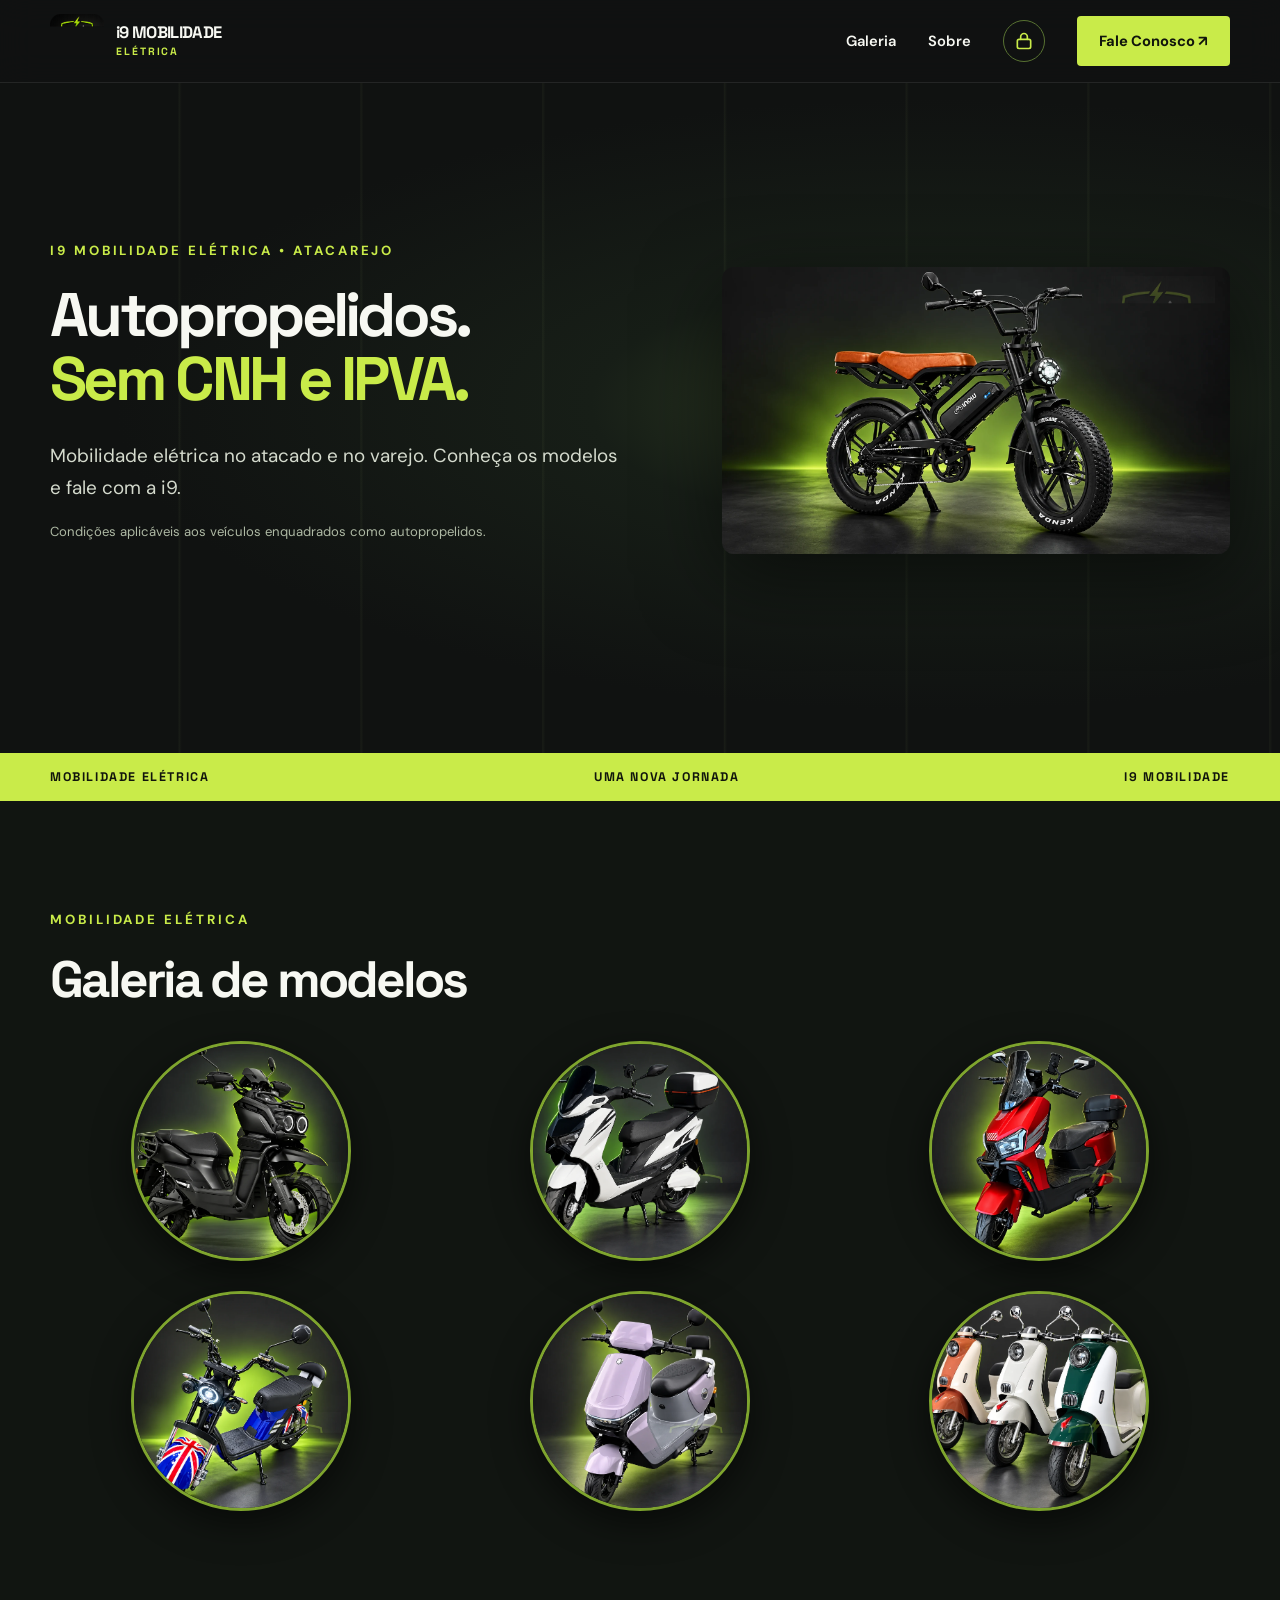
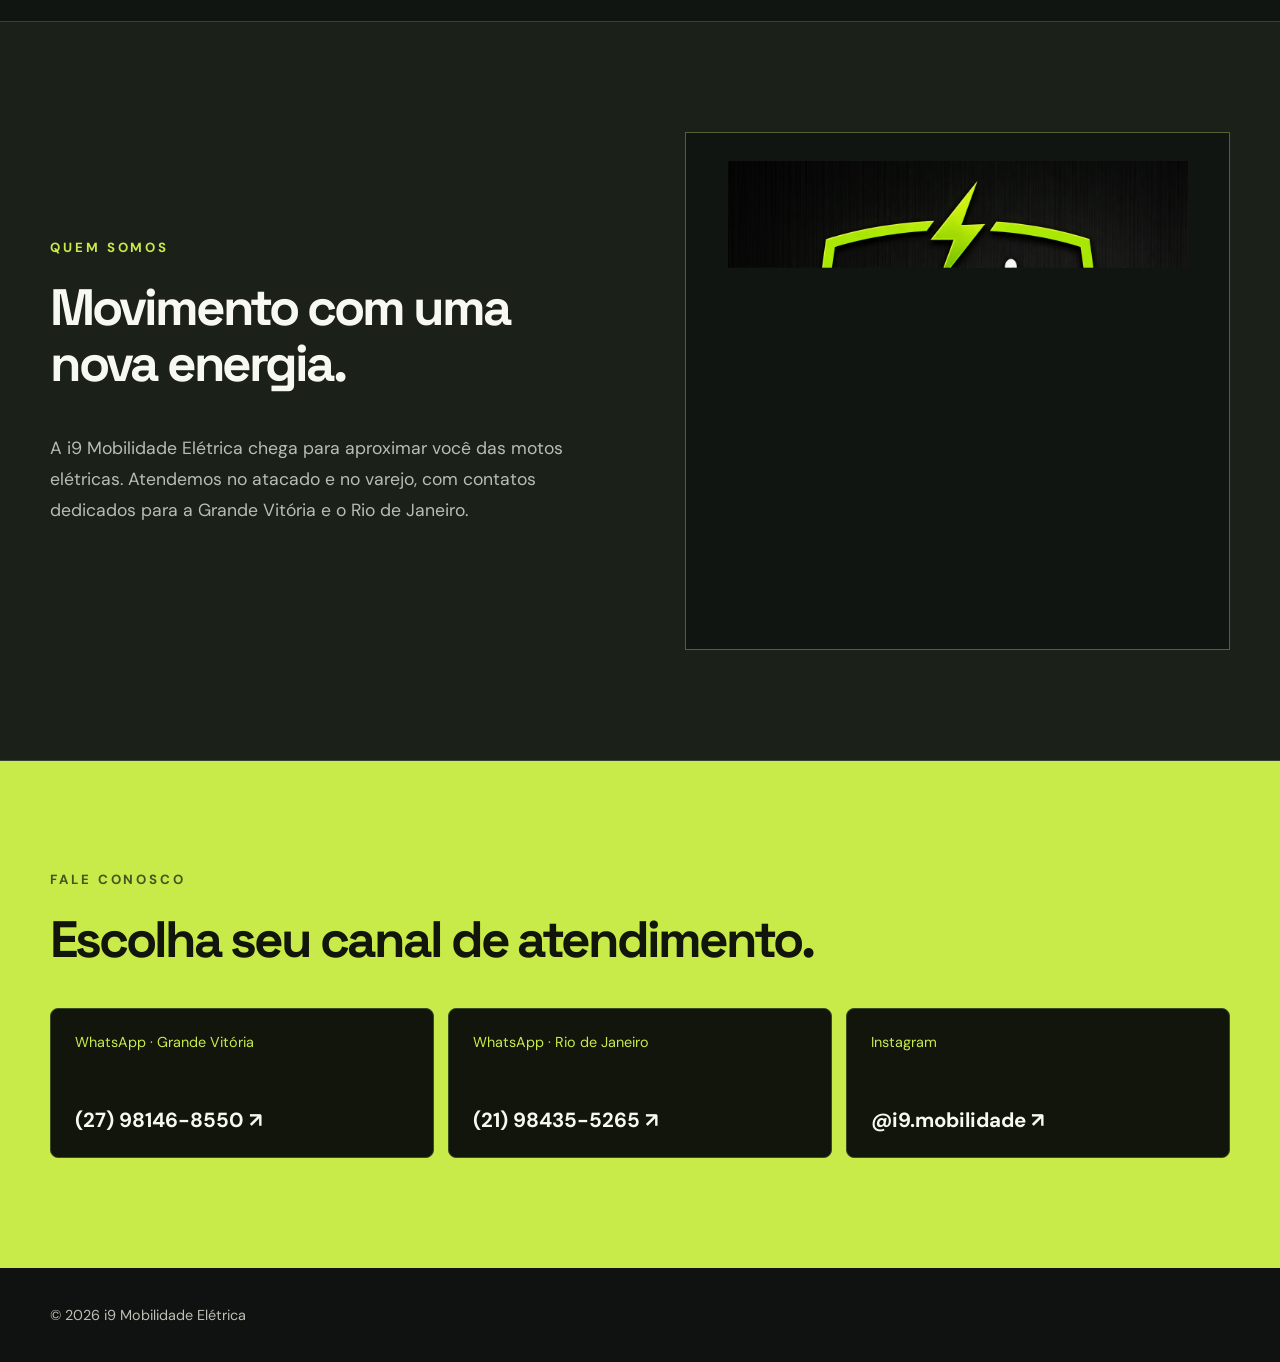
==== index.html @ 3360263c "Publish current i9 Mobilidade site for GitHub Pages" ====
<!doctype html>
<html lang="pt-BR"><head><meta charset="utf-8"><meta name="viewport" content="width=device-width, initial-scale=1"><title>i9 Mobilidade Elétrica | Autopropelidos</title><meta name="description" content="Mobilidade elétrica no atacado e no varejo."><link rel="icon" href="favicon.svg"><link rel="stylesheet" href="style.css"></head><body>
  <header><div class="wrap nav"><a class="brand" href="#inicio" aria-label="i9 Mobilidade Elétrica, início"><img src="assets/i9-logo-premium.png" alt="Símbolo original da i9 Mobilidade Elétrica"><span>i9 MOBILIDADE<small>ELÉTRICA</small></span></a><nav class="links" aria-label="Navegação principal"><a href="#galeria">Galeria</a><a href="#sobre">Sobre</a><a class="staff-link" href="https://i9-mobilidade-eletrica.havannahcell.chatgpt.site/interno" aria-label="Área interna" title="Área interna"><svg width="20" height="20" viewBox="0 0 24 24" fill="none" stroke="currentColor" stroke-width="2" stroke-linecap="round" stroke-linejoin="round" aria-hidden="true"><rect x="4" y="10" width="16" height="11" rx="2"/><path d="M8 10V7a4 4 0 0 1 8 0v3"/></svg></a><a href="#contato" class="navcta">Fale Conosco ↗</a></nav></div></header>
  <main>
    <section class="hero" id="inicio"><div class="wrap"><div><p class="eyebrow">i9 Mobilidade Elétrica • Atacarejo</p><h1>Autopropelidos.<br><em>Sem CNH e IPVA.</em></h1><p class="intro">Mobilidade elétrica no atacado e no varejo. Conheça os modelos e fale com a i9.<br><small class="legal-note">Condições aplicáveis aos veículos enquadrados como autopropelidos.</small></p></div><div class="product-stage"><img src="assets/bicicleta-inow-preta-fosca.webp" alt="Bicicleta elétrica preta fosca com pneus largos e banco marrom" fetchpriority="high"></div></div></section>
    <div class="strip"><div class="wrap"><span>Mobilidade elétrica</span><span>Uma nova jornada</span><span>i9 Mobilidade</span></div></div>
    <section class="section gallery-section" id="galeria"><div class="wrap"><div class="gallery-heading"><div><p class="eyebrow">Mobilidade elétrica</p><h2 class="section-title">Galeria de modelos</h2></div></div><div class="gallery-grid">
      <figure><img src="assets/modelo-i9-1.webp" alt="Scooter elétrica preta com faróis duplos" loading="lazy" width="1080" height="1350"></figure>
      <figure><img src="assets/modelo-i9-2.webp" alt="Scooter elétrica branca com para-brisa" loading="lazy" width="1080" height="1350"></figure>
      <figure><img src="assets/modelo-i9-3.webp" alt="Scooter elétrica vermelha com baú" loading="lazy" width="1080" height="1350"></figure>
      <figure><img src="assets/modelo-i9-4.webp" alt="Bicicleta elétrica azul e preta" loading="lazy" width="1080" height="1350"></figure>
      <figure><img src="assets/modelo-i9-5.webp" alt="Scooter elétrica lilás" loading="lazy" width="1080" height="1350"></figure>
      <figure><img src="assets/modelo-i9-6.webp" alt="Três scooters elétricas nas cores laranja, branca e verde" loading="lazy" width="1080" height="1350"></figure>
    </div></div></section>
    <section class="section about" id="sobre"><div class="wrap about-grid"><div><p class="eyebrow">Quem somos</p><h2 class="section-title">Movimento com uma nova energia.</h2><p class="section-copy">A i9 Mobilidade Elétrica chega para aproximar você das motos elétricas. Atendemos no atacado e no varejo, com contatos dedicados para a Grande Vitória e o Rio de Janeiro.</p></div><div class="about-art"><img src="assets/i9-logo-premium.png" alt="Logomarca oficial da i9 Mobilidade Elétrica"></div></div></section>
    <section class="section contact" id="contato"><div class="wrap"><p class="eyebrow">Fale Conosco</p><h2 class="section-title">Escolha seu canal de atendimento.</h2><div class="contact-options"><a class="contact-option" href="https://wa.me/5527981468550" target="_blank" rel="noopener noreferrer"><span>WhatsApp · Grande Vitória</span><strong>(27) 98146-8550 ↗</strong></a><a class="contact-option" href="https://wa.me/5521984355265" target="_blank" rel="noopener noreferrer"><span>WhatsApp · Rio de Janeiro</span><strong>(21) 98435-5265 ↗</strong></a><a class="contact-option" href="https://www.instagram.com/i9.mobilidade/" target="_blank" rel="noopener noreferrer"><span>Instagram</span><strong>@i9.mobilidade ↗</strong></a></div></div></section>
  </main>
  <footer class="footer"><div class="wrap"><p>© 2026 i9 Mobilidade Elétrica</p></div></footer>
</body></html>
---- style.css ----
@import url("https://fonts.googleapis.com/css2?family=DM+Sans:wght@400;500;600;700&family=Space+Grotesk:wght@400;500;600;700&display=swap");

    :root{color-scheme:dark;--bg:#101211;--panel:#191c19;--lime:#c9eb49;--white:#f7f8f2;--muted:#b8beb3;--line:#3a4038;font-family:'DM Sans',sans-serif}*{box-sizing:border-box}html{scroll-behavior:smooth}body{margin:0;background:var(--bg);color:var(--white)}a{color:inherit;text-decoration:none}button,a{ -webkit-tap-highlight-color:transparent}a:focus-visible{outline:3px solid var(--lime);outline-offset:5px}header{position:sticky;top:0;z-index:10;background:rgba(16,18,17,.94);backdrop-filter:blur(16px);border-bottom:1px solid #ffffff16}.wrap{width:min(1180px,calc(100% - 48px));margin:auto}.nav{min-height:82px;display:flex;align-items:center;justify-content:space-between;gap:24px}.brand{display:flex;align-items:center;gap:12px;min-width:0}.brand img{width:54px;height:54px;border-radius:11px;object-fit:cover}.brand span{font-family:'Space Grotesk',sans-serif;font-weight:700;font-size:1.04rem;line-height:1.08;letter-spacing:-.04em}.brand small{display:block;font-size:.66rem;letter-spacing:.18em;color:var(--lime);margin-top:4px}.links{display:flex;align-items:center;gap:32px;font-size:.92rem;font-weight:600}.links a:hover,.footer a:hover{color:var(--lime)}.navcta,.button{display:inline-flex;align-items:center;justify-content:center;gap:12px;border-radius:4px;background:var(--lime);color:#11150c;font-weight:700;min-height:50px;padding:0 22px;transition:transform .2s,background .2s}.navcta:hover,.button:hover{background:#defb6a;transform:translateY(-2px)}.hero{position:relative;overflow:hidden;min-height:670px;display:flex;align-items:center;background:radial-gradient(ellipse at 73% 48%,#344327 0%,#171e17 26%,#101211 62%)}.hero:before{content:'';position:absolute;inset:0;background:repeating-linear-gradient(90deg,transparent 0,transparent 13.9%,#d5f58d0b 14%,transparent 14.2%);pointer-events:none}.hero .wrap{display:grid;grid-template-columns:1.1fr .9fr;gap:50px;align-items:center;position:relative;padding:95px 0 110px}.eyebrow{color:var(--lime);font-size:.83rem;letter-spacing:.22em;font-weight:700;text-transform:uppercase;margin:0 0 24px}h1,h2,h3,p{margin-top:0}h1,h2,h3{font-family:'Space Grotesk',sans-serif}h1{font-size:clamp(3.3rem,6.6vw,6.8rem);line-height:.99;letter-spacing:-.075em;max-width:770px;margin-bottom:28px}h1 em{font-style:normal;color:var(--lime)}.intro{color:#d4dacd;line-height:1.7;font-size:1.18rem;max-width:570px;margin-bottom:38px}.hero-actions{display:flex;align-items:center;gap:25px;flex-wrap:wrap}.text-link{font-weight:700;border-bottom:1px solid var(--lime);padding-bottom:7px}.mark-stage{display:grid;place-items:center;min-height:430px;position:relative}.mark-stage:before{content:'';position:absolute;width:min(440px,100%);aspect-ratio:1;border:1px solid #c9eb4939;border-radius:50%;box-shadow:0 0 0 40px #c9eb4907,0 0 0 100px #c9eb4905}.mark-stage img{width:230px;height:230px;object-fit:cover;border-radius:26px;position:relative;box-shadow:0 30px 90px #0009,0 0 60px #c9eb4922;image-rendering:auto}.mark-stage .caption{position:absolute;right:0;bottom:16px;color:var(--lime);font-size:.75rem;letter-spacing:.17em;text-transform:uppercase;writing-mode:vertical-rl}.strip{background:var(--lime);color:#11150c;padding:16px 0;font-family:'Space Grotesk';font-weight:700;letter-spacing:.1em;text-transform:uppercase}.strip .wrap{display:flex;justify-content:space-between;gap:20px;font-size:.78rem}.section{padding:110px 0}.section-title{font-size:clamp(2.5rem,4vw,4.2rem);letter-spacing:-.06em;line-height:1.08;max-width:790px}.section-copy{color:var(--muted);font-size:1.1rem;line-height:1.75;max-width:650px}.section-top{display:flex;justify-content:space-between;align-items:end;gap:30px;margin-bottom:45px}.cards{display:grid;grid-template-columns:repeat(3,1fr);gap:16px}.card{background:var(--panel);border:1px solid var(--line);padding:34px;min-height:300px;display:flex;flex-direction:column;justify-content:space-between;transition:border-color .2s,transform .2s}.card:hover{border-color:var(--lime);transform:translateY(-4px)}.card .num{font:700 .85rem 'Space Grotesk';color:var(--lime)}.card h3{font-size:1.65rem;letter-spacing:-.04em;margin:0 0 14px}.card p{color:var(--muted);line-height:1.65;margin:0}.about{background:#1b2019;border-block:1px solid var(--line)}.about-grid{display:grid;grid-template-columns:1fr 1fr;gap:90px;align-items:center}.about-art{min-height:420px;border:1px solid #657a42;display:grid;place-items:center;background:linear-gradient(135deg,#283620,#141914 72%);position:relative;overflow:hidden}.about-art:after{content:'i9';font:700 clamp(11rem,25vw,22rem)/1 'Space Grotesk';letter-spacing:-.13em;color:#c9eb4917;position:absolute;bottom:-.13em;right:.05em}.about-art img{width:175px;height:175px;position:relative;z-index:1;border-radius:18px;box-shadow:0 24px 70px #0008}.contact{background:var(--lime);color:#11150c}.contact .eyebrow{color:#465520}.contact-grid{display:flex;justify-content:space-between;align-items:end;gap:30px}.contact h2{max-width:800px;margin-bottom:0}.contact .button{background:#11150c;color:white;white-space:nowrap}.contact .button:hover{background:#303b25}.footer{padding:38px 0;color:#b9c1b3}.footer .wrap{display:flex;justify-content:space-between;align-items:center;gap:20px}.footer p{margin:0;font-size:.9rem}.footer a{font-weight:700}@media(max-width:900px){.hero .wrap{grid-template-columns:1fr 300px;gap:10px}.mark-stage img{width:185px;height:185px}.about-grid{gap:35px}}@media(max-width:700px){.wrap{width:min(100% - 36px,1180px)}.nav{min-height:72px}.brand img{width:46px;height:46px}.links{gap:15px}.links a:not(.navcta){display:none}.navcta{padding:0 13px;min-height:42px;font-size:.82rem}.hero{min-height:0}.hero .wrap{display:flex;flex-direction:column;align-items:stretch;padding:75px 0 80px;gap:26px}h1{font-size:clamp(3.15rem,12vw,5rem)}.intro{font-size:1.05rem}.mark-stage{min-height:255px}.mark-stage:before{width:225px}.mark-stage img{width:154px;height:154px}.mark-stage .caption{right:15px}.strip .wrap{justify-content:center;text-align:center}.strip span:nth-child(n+2){display:none}.section{padding:75px 0}.section-top,.contact-grid{display:block}.cards{grid-template-columns:1fr}.card{min-height:220px}.about-grid{grid-template-columns:1fr}.about-art{min-height:300px;order:-1}.contact .button{margin-top:30px}.footer .wrap{flex-direction:column;align-items:flex-start}}@media(prefers-reduced-motion:reduce){html{scroll-behavior:auto}*{transition:none!important}}
  .promo-banner{display:block;width:100%;height:auto}.region-links{display:flex;flex-wrap:wrap;gap:14px;margin-top:32px}.region-links .button{background:#11150c;color:white;text-align:center;white-space:normal}.region-links .button:hover{background:#303b25}.contact-grid{align-items:center}@media(max-width:700px){.region-links{flex-direction:column}.region-links .button{margin-top:0}.promo-banner{min-height:210px;object-fit:cover;object-position:center}} .product-stage{position:relative;min-width:0}.product-stage img{display:block;width:100%;height:auto;border-radius:12px;box-shadow:0 22px 80px #0008}.contact-options{display:grid;grid-template-columns:repeat(3,minmax(0,1fr));gap:14px;margin-top:40px}.contact-option{display:flex;flex-direction:column;justify-content:space-between;gap:24px;min-height:150px;padding:24px;background:#11150c;color:#f7f8f2;border:1px solid #394a29;border-radius:8px;transition:transform .2s,border-color .2s}.contact-option:hover{transform:translateY(-3px);border-color:#f7f8f2}.contact-option span{color:#c9eb49;font-size:.9rem}.contact-option strong{font-size:clamp(1rem,1.6vw,1.3rem);overflow-wrap:anywhere}@media(max-width:900px){.hero .wrap{grid-template-columns:1fr}.product-stage{max-width:760px}.contact-options{grid-template-columns:1fr 1fr}}@media(max-width:700px){.product-stage{width:100%}.contact-options{grid-template-columns:1fr;margin-top:26px}.contact-option{min-height:112px;gap:14px}.promo-banner{min-height:0;object-fit:contain}.hero .wrap{padding-top:55px}} .about-art{padding:28px;background:#111511;border:1px solid #4f6432}.about-art:after{content:none}.about-art img{display:block;width:min(100%,460px);height:auto;max-height:460px;object-fit:contain;border-radius:0;box-shadow:none}@media(max-width:700px){.about-art{min-height:0;padding:18px}.about-art img{width:min(100%,360px);max-height:none}} .gallery-section{background:#111511}.gallery-heading{display:flex;justify-content:space-between;align-items:end;gap:24px;margin-bottom:34px}.gallery-heading h2{margin-bottom:0}.gallery-heading p:last-child{color:var(--muted);font-size:.9rem}.gallery-grid{display:grid;grid-template-columns:repeat(3,minmax(0,1fr));gap:16px}.gallery-grid a{display:block;overflow:hidden;border:1px solid #33402c;border-radius:8px;background:#1b2019;aspect-ratio:4/5}.gallery-grid img{display:block;width:100%;height:100%;object-fit:cover;transition:transform .3s}.gallery-grid a:hover img{transform:scale(1.035)}.gallery-grid a:focus-visible{outline-offset:4px}@media(max-width:700px){.gallery-heading{display:block}.gallery-grid{grid-template-columns:repeat(2,minmax(0,1fr));gap:10px}}@media(max-width:460px){.gallery-grid{grid-template-columns:1fr}.gallery-grid a{aspect-ratio:4/4.4}.gallery-grid img{object-position:center 46%}} .gallery-grid{grid-template-columns:repeat(3,minmax(0,1fr));gap:30px 18px;justify-items:center}.gallery-grid figure{width:min(100%,220px);aspect-ratio:1;margin:0;border-radius:50%;overflow:hidden;border:3px solid #7fa52e;box-shadow:0 12px 36px #0008;background:#1b2019}.gallery-grid figure img{width:100%;height:100%;object-fit:cover;object-position:center 54%;transform:scale(1.02)}.gallery-grid figure:hover img{transform:scale(1.02)}@media(max-width:700px){.gallery-grid{grid-template-columns:repeat(2,minmax(0,1fr));gap:18px}.gallery-grid figure{width:min(100%,180px)}}@media(max-width:460px){.gallery-grid{grid-template-columns:repeat(2,minmax(0,1fr));gap:12px}.gallery-grid figure{width:min(100%,150px);aspect-ratio:1}.gallery-grid figure img{object-position:center 54%}} .product-stage,.gallery-grid figure{position:relative}.product-stage:after,.gallery-grid figure:after{content:"";position:absolute;pointer-events:none;background:url("assets/i9-logo-premium.png") center/contain no-repeat;mix-blend-mode:screen;opacity:.25;filter:grayscale(.2)}.product-stage:after{width:26%;aspect-ratio:1;right:3%;bottom:3%}.gallery-grid figure:after{width:42%;aspect-ratio:1;right:3%;bottom:3%;opacity:.3}@media(max-width:700px){.product-stage:after{width:25%}.gallery-grid figure:after{width:45%}} .hero h1{font-size:clamp(2.7rem,4.8vw,4.9rem);line-height:1.05;letter-spacing:-.06em;max-width:650px}.product-stage:after{top:3%;bottom:auto;right:3%;width:23%}@media(max-width:700px){.hero h1{font-size:clamp(2.45rem,9vw,3.8rem)}.product-stage:after{top:3%;bottom:auto;width:24%}} .legal-note{display:block;margin-top:18px;color:#aeb9a4;font-size:.82rem;line-height:1.5} 
.staff-link{width:42px;height:42px;border:1px solid #587232;border-radius:50%;display:inline-grid;place-items:center;color:#c9eb49;flex:none}.staff-link:hover{background:#c9eb4920;color:#f7f8f2}@media(max-width:700px){.links .staff-link{display:inline-grid!important}}
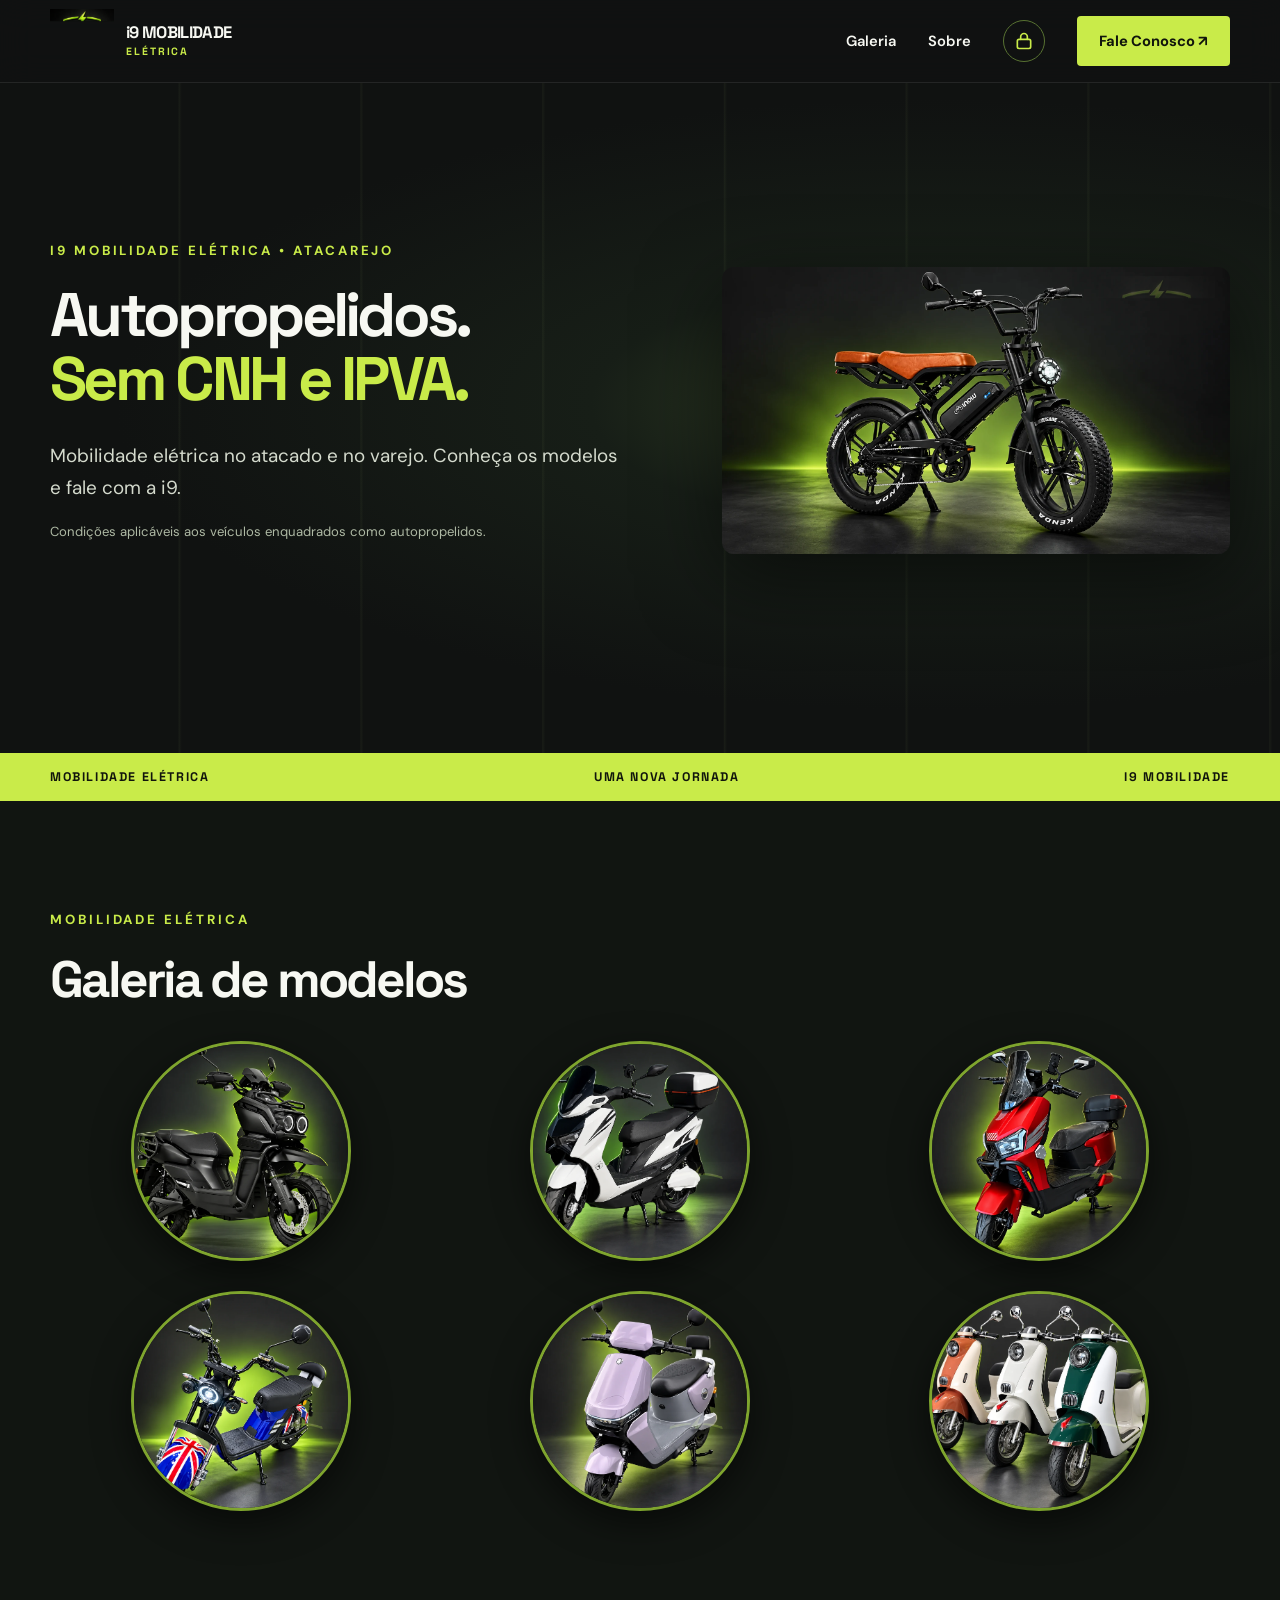
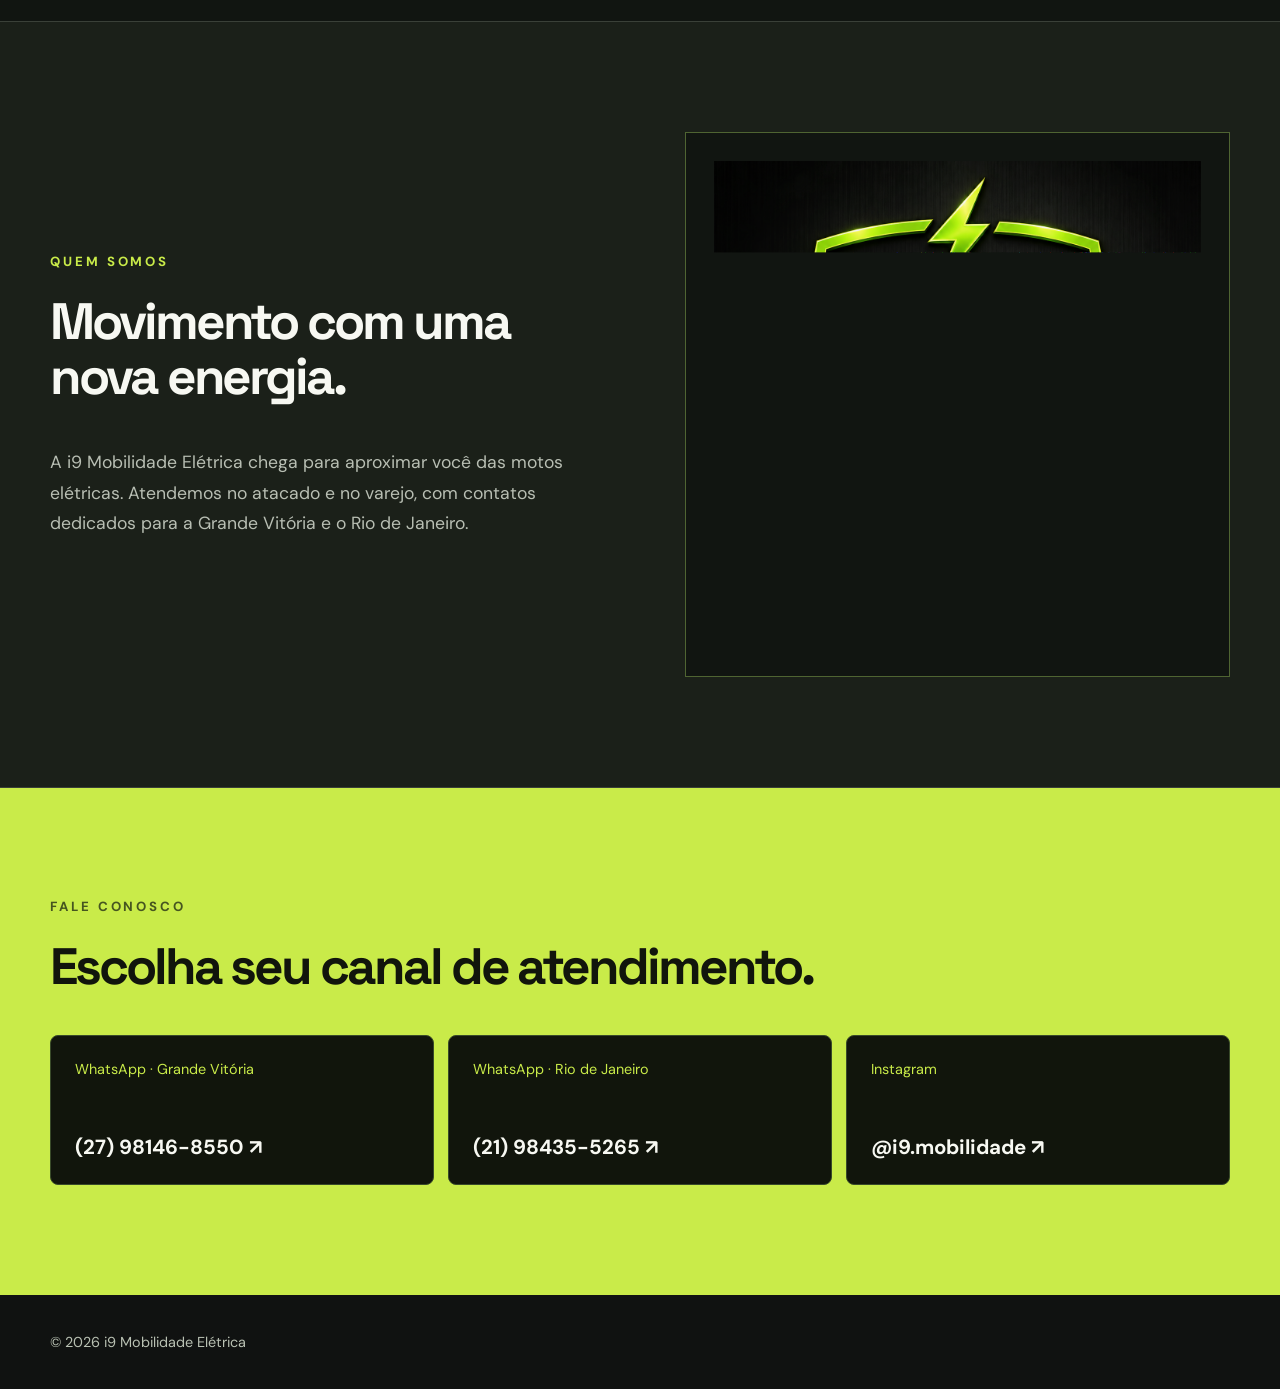
==== commit f20f101e: "Show full neon i9 logo on public site" ====
--- a/index.html
+++ b/index.html
@@ -1,6 +1,6 @@
 <!doctype html>
 <html lang="pt-BR"><head><meta charset="utf-8"><meta name="viewport" content="width=device-width, initial-scale=1"><title>i9 Mobilidade Elétrica | Autopropelidos</title><meta name="description" content="Mobilidade elétrica no atacado e no varejo."><link rel="icon" href="favicon.svg"><link rel="stylesheet" href="style.css"></head><body>
-  <header><div class="wrap nav"><a class="brand" href="#inicio" aria-label="i9 Mobilidade Elétrica, início"><img src="assets/i9-logo-premium.png" alt="Símbolo original da i9 Mobilidade Elétrica"><span>i9 MOBILIDADE<small>ELÉTRICA</small></span></a><nav class="links" aria-label="Navegação principal"><a href="#galeria">Galeria</a><a href="#sobre">Sobre</a><a class="staff-link" href="https://i9-mobilidade-eletrica.havannahcell.chatgpt.site/interno" aria-label="Área interna" title="Área interna"><svg width="20" height="20" viewBox="0 0 24 24" fill="none" stroke="currentColor" stroke-width="2" stroke-linecap="round" stroke-linejoin="round" aria-hidden="true"><rect x="4" y="10" width="16" height="11" rx="2"/><path d="M8 10V7a4 4 0 0 1 8 0v3"/></svg></a><a href="#contato" class="navcta">Fale Conosco ↗</a></nav></div></header>
+  <header><div class="wrap nav"><a class="brand" href="#inicio" aria-label="i9 Mobilidade Elétrica, início"><img src="assets/i9-logo-neon.png" alt="Símbolo original da i9 Mobilidade Elétrica"><span>i9 MOBILIDADE<small>ELÉTRICA</small></span></a><nav class="links" aria-label="Navegação principal"><a href="#galeria">Galeria</a><a href="#sobre">Sobre</a><a class="staff-link" href="https://i9-mobilidade-eletrica.havannahcell.chatgpt.site/interno" aria-label="Área interna" title="Área interna"><svg width="20" height="20" viewBox="0 0 24 24" fill="none" stroke="currentColor" stroke-width="2" stroke-linecap="round" stroke-linejoin="round" aria-hidden="true"><rect x="4" y="10" width="16" height="11" rx="2"/><path d="M8 10V7a4 4 0 0 1 8 0v3"/></svg></a><a href="#contato" class="navcta">Fale Conosco ↗</a></nav></div></header>
   <main>
     <section class="hero" id="inicio"><div class="wrap"><div><p class="eyebrow">i9 Mobilidade Elétrica • Atacarejo</p><h1>Autopropelidos.<br><em>Sem CNH e IPVA.</em></h1><p class="intro">Mobilidade elétrica no atacado e no varejo. Conheça os modelos e fale com a i9.<br><small class="legal-note">Condições aplicáveis aos veículos enquadrados como autopropelidos.</small></p></div><div class="product-stage"><img src="assets/bicicleta-inow-preta-fosca.webp" alt="Bicicleta elétrica preta fosca com pneus largos e banco marrom" fetchpriority="high"></div></div></section>
     <div class="strip"><div class="wrap"><span>Mobilidade elétrica</span><span>Uma nova jornada</span><span>i9 Mobilidade</span></div></div>
@@ -12,7 +12,7 @@
       <figure><img src="assets/modelo-i9-5.webp" alt="Scooter elétrica lilás" loading="lazy" width="1080" height="1350"></figure>
       <figure><img src="assets/modelo-i9-6.webp" alt="Três scooters elétricas nas cores laranja, branca e verde" loading="lazy" width="1080" height="1350"></figure>
     </div></div></section>
-    <section class="section about" id="sobre"><div class="wrap about-grid"><div><p class="eyebrow">Quem somos</p><h2 class="section-title">Movimento com uma nova energia.</h2><p class="section-copy">A i9 Mobilidade Elétrica chega para aproximar você das motos elétricas. Atendemos no atacado e no varejo, com contatos dedicados para a Grande Vitória e o Rio de Janeiro.</p></div><div class="about-art"><img src="assets/i9-logo-premium.png" alt="Logomarca oficial da i9 Mobilidade Elétrica"></div></div></section>
+    <section class="section about" id="sobre"><div class="wrap about-grid"><div><p class="eyebrow">Quem somos</p><h2 class="section-title">Movimento com uma nova energia.</h2><p class="section-copy">A i9 Mobilidade Elétrica chega para aproximar você das motos elétricas. Atendemos no atacado e no varejo, com contatos dedicados para a Grande Vitória e o Rio de Janeiro.</p></div><div class="about-art"><img src="assets/i9-logo-neon.png" alt="Logomarca oficial da i9 Mobilidade Elétrica"></div></div></section>
     <section class="section contact" id="contato"><div class="wrap"><p class="eyebrow">Fale Conosco</p><h2 class="section-title">Escolha seu canal de atendimento.</h2><div class="contact-options"><a class="contact-option" href="https://wa.me/5527981468550" target="_blank" rel="noopener noreferrer"><span>WhatsApp · Grande Vitória</span><strong>(27) 98146-8550 ↗</strong></a><a class="contact-option" href="https://wa.me/5521984355265" target="_blank" rel="noopener noreferrer"><span>WhatsApp · Rio de Janeiro</span><strong>(21) 98435-5265 ↗</strong></a><a class="contact-option" href="https://www.instagram.com/i9.mobilidade/" target="_blank" rel="noopener noreferrer"><span>Instagram</span><strong>@i9.mobilidade ↗</strong></a></div></div></section>
   </main>
   <footer class="footer"><div class="wrap"><p>© 2026 i9 Mobilidade Elétrica</p></div></footer>
--- a/style.css
+++ b/style.css
@@ -1,5 +1,10 @@
 @import url("https://fonts.googleapis.com/css2?family=DM+Sans:wght@400;500;600;700&family=Space+Grotesk:wght@400;500;600;700&display=swap");
 
     :root{color-scheme:dark;--bg:#101211;--panel:#191c19;--lime:#c9eb49;--white:#f7f8f2;--muted:#b8beb3;--line:#3a4038;font-family:'DM Sans',sans-serif}*{box-sizing:border-box}html{scroll-behavior:smooth}body{margin:0;background:var(--bg);color:var(--white)}a{color:inherit;text-decoration:none}button,a{ -webkit-tap-highlight-color:transparent}a:focus-visible{outline:3px solid var(--lime);outline-offset:5px}header{position:sticky;top:0;z-index:10;background:rgba(16,18,17,.94);backdrop-filter:blur(16px);border-bottom:1px solid #ffffff16}.wrap{width:min(1180px,calc(100% - 48px));margin:auto}.nav{min-height:82px;display:flex;align-items:center;justify-content:space-between;gap:24px}.brand{display:flex;align-items:center;gap:12px;min-width:0}.brand img{width:54px;height:54px;border-radius:11px;object-fit:cover}.brand span{font-family:'Space Grotesk',sans-serif;font-weight:700;font-size:1.04rem;line-height:1.08;letter-spacing:-.04em}.brand small{display:block;font-size:.66rem;letter-spacing:.18em;color:var(--lime);margin-top:4px}.links{display:flex;align-items:center;gap:32px;font-size:.92rem;font-weight:600}.links a:hover,.footer a:hover{color:var(--lime)}.navcta,.button{display:inline-flex;align-items:center;justify-content:center;gap:12px;border-radius:4px;background:var(--lime);color:#11150c;font-weight:700;min-height:50px;padding:0 22px;transition:transform .2s,background .2s}.navcta:hover,.button:hover{background:#defb6a;transform:translateY(-2px)}.hero{position:relative;overflow:hidden;min-height:670px;display:flex;align-items:center;background:radial-gradient(ellipse at 73% 48%,#344327 0%,#171e17 26%,#101211 62%)}.hero:before{content:'';position:absolute;inset:0;background:repeating-linear-gradient(90deg,transparent 0,transparent 13.9%,#d5f58d0b 14%,transparent 14.2%);pointer-events:none}.hero .wrap{display:grid;grid-template-columns:1.1fr .9fr;gap:50px;align-items:center;position:relative;padding:95px 0 110px}.eyebrow{color:var(--lime);font-size:.83rem;letter-spacing:.22em;font-weight:700;text-transform:uppercase;margin:0 0 24px}h1,h2,h3,p{margin-top:0}h1,h2,h3{font-family:'Space Grotesk',sans-serif}h1{font-size:clamp(3.3rem,6.6vw,6.8rem);line-height:.99;letter-spacing:-.075em;max-width:770px;margin-bottom:28px}h1 em{font-style:normal;color:var(--lime)}.intro{color:#d4dacd;line-height:1.7;font-size:1.18rem;max-width:570px;margin-bottom:38px}.hero-actions{display:flex;align-items:center;gap:25px;flex-wrap:wrap}.text-link{font-weight:700;border-bottom:1px solid var(--lime);padding-bottom:7px}.mark-stage{display:grid;place-items:center;min-height:430px;position:relative}.mark-stage:before{content:'';position:absolute;width:min(440px,100%);aspect-ratio:1;border:1px solid #c9eb4939;border-radius:50%;box-shadow:0 0 0 40px #c9eb4907,0 0 0 100px #c9eb4905}.mark-stage img{width:230px;height:230px;object-fit:cover;border-radius:26px;position:relative;box-shadow:0 30px 90px #0009,0 0 60px #c9eb4922;image-rendering:auto}.mark-stage .caption{position:absolute;right:0;bottom:16px;color:var(--lime);font-size:.75rem;letter-spacing:.17em;text-transform:uppercase;writing-mode:vertical-rl}.strip{background:var(--lime);color:#11150c;padding:16px 0;font-family:'Space Grotesk';font-weight:700;letter-spacing:.1em;text-transform:uppercase}.strip .wrap{display:flex;justify-content:space-between;gap:20px;font-size:.78rem}.section{padding:110px 0}.section-title{font-size:clamp(2.5rem,4vw,4.2rem);letter-spacing:-.06em;line-height:1.08;max-width:790px}.section-copy{color:var(--muted);font-size:1.1rem;line-height:1.75;max-width:650px}.section-top{display:flex;justify-content:space-between;align-items:end;gap:30px;margin-bottom:45px}.cards{display:grid;grid-template-columns:repeat(3,1fr);gap:16px}.card{background:var(--panel);border:1px solid var(--line);padding:34px;min-height:300px;display:flex;flex-direction:column;justify-content:space-between;transition:border-color .2s,transform .2s}.card:hover{border-color:var(--lime);transform:translateY(-4px)}.card .num{font:700 .85rem 'Space Grotesk';color:var(--lime)}.card h3{font-size:1.65rem;letter-spacing:-.04em;margin:0 0 14px}.card p{color:var(--muted);line-height:1.65;margin:0}.about{background:#1b2019;border-block:1px solid var(--line)}.about-grid{display:grid;grid-template-columns:1fr 1fr;gap:90px;align-items:center}.about-art{min-height:420px;border:1px solid #657a42;display:grid;place-items:center;background:linear-gradient(135deg,#283620,#141914 72%);position:relative;overflow:hidden}.about-art:after{content:'i9';font:700 clamp(11rem,25vw,22rem)/1 'Space Grotesk';letter-spacing:-.13em;color:#c9eb4917;position:absolute;bottom:-.13em;right:.05em}.about-art img{width:175px;height:175px;position:relative;z-index:1;border-radius:18px;box-shadow:0 24px 70px #0008}.contact{background:var(--lime);color:#11150c}.contact .eyebrow{color:#465520}.contact-grid{display:flex;justify-content:space-between;align-items:end;gap:30px}.contact h2{max-width:800px;margin-bottom:0}.contact .button{background:#11150c;color:white;white-space:nowrap}.contact .button:hover{background:#303b25}.footer{padding:38px 0;color:#b9c1b3}.footer .wrap{display:flex;justify-content:space-between;align-items:center;gap:20px}.footer p{margin:0;font-size:.9rem}.footer a{font-weight:700}@media(max-width:900px){.hero .wrap{grid-template-columns:1fr 300px;gap:10px}.mark-stage img{width:185px;height:185px}.about-grid{gap:35px}}@media(max-width:700px){.wrap{width:min(100% - 36px,1180px)}.nav{min-height:72px}.brand img{width:46px;height:46px}.links{gap:15px}.links a:not(.navcta){display:none}.navcta{padding:0 13px;min-height:42px;font-size:.82rem}.hero{min-height:0}.hero .wrap{display:flex;flex-direction:column;align-items:stretch;padding:75px 0 80px;gap:26px}h1{font-size:clamp(3.15rem,12vw,5rem)}.intro{font-size:1.05rem}.mark-stage{min-height:255px}.mark-stage:before{width:225px}.mark-stage img{width:154px;height:154px}.mark-stage .caption{right:15px}.strip .wrap{justify-content:center;text-align:center}.strip span:nth-child(n+2){display:none}.section{padding:75px 0}.section-top,.contact-grid{display:block}.cards{grid-template-columns:1fr}.card{min-height:220px}.about-grid{grid-template-columns:1fr}.about-art{min-height:300px;order:-1}.contact .button{margin-top:30px}.footer .wrap{flex-direction:column;align-items:flex-start}}@media(prefers-reduced-motion:reduce){html{scroll-behavior:auto}*{transition:none!important}}
-  .promo-banner{display:block;width:100%;height:auto}.region-links{display:flex;flex-wrap:wrap;gap:14px;margin-top:32px}.region-links .button{background:#11150c;color:white;text-align:center;white-space:normal}.region-links .button:hover{background:#303b25}.contact-grid{align-items:center}@media(max-width:700px){.region-links{flex-direction:column}.region-links .button{margin-top:0}.promo-banner{min-height:210px;object-fit:cover;object-position:center}} .product-stage{position:relative;min-width:0}.product-stage img{display:block;width:100%;height:auto;border-radius:12px;box-shadow:0 22px 80px #0008}.contact-options{display:grid;grid-template-columns:repeat(3,minmax(0,1fr));gap:14px;margin-top:40px}.contact-option{display:flex;flex-direction:column;justify-content:space-between;gap:24px;min-height:150px;padding:24px;background:#11150c;color:#f7f8f2;border:1px solid #394a29;border-radius:8px;transition:transform .2s,border-color .2s}.contact-option:hover{transform:translateY(-3px);border-color:#f7f8f2}.contact-option span{color:#c9eb49;font-size:.9rem}.contact-option strong{font-size:clamp(1rem,1.6vw,1.3rem);overflow-wrap:anywhere}@media(max-width:900px){.hero .wrap{grid-template-columns:1fr}.product-stage{max-width:760px}.contact-options{grid-template-columns:1fr 1fr}}@media(max-width:700px){.product-stage{width:100%}.contact-options{grid-template-columns:1fr;margin-top:26px}.contact-option{min-height:112px;gap:14px}.promo-banner{min-height:0;object-fit:contain}.hero .wrap{padding-top:55px}} .about-art{padding:28px;background:#111511;border:1px solid #4f6432}.about-art:after{content:none}.about-art img{display:block;width:min(100%,460px);height:auto;max-height:460px;object-fit:contain;border-radius:0;box-shadow:none}@media(max-width:700px){.about-art{min-height:0;padding:18px}.about-art img{width:min(100%,360px);max-height:none}} .gallery-section{background:#111511}.gallery-heading{display:flex;justify-content:space-between;align-items:end;gap:24px;margin-bottom:34px}.gallery-heading h2{margin-bottom:0}.gallery-heading p:last-child{color:var(--muted);font-size:.9rem}.gallery-grid{display:grid;grid-template-columns:repeat(3,minmax(0,1fr));gap:16px}.gallery-grid a{display:block;overflow:hidden;border:1px solid #33402c;border-radius:8px;background:#1b2019;aspect-ratio:4/5}.gallery-grid img{display:block;width:100%;height:100%;object-fit:cover;transition:transform .3s}.gallery-grid a:hover img{transform:scale(1.035)}.gallery-grid a:focus-visible{outline-offset:4px}@media(max-width:700px){.gallery-heading{display:block}.gallery-grid{grid-template-columns:repeat(2,minmax(0,1fr));gap:10px}}@media(max-width:460px){.gallery-grid{grid-template-columns:1fr}.gallery-grid a{aspect-ratio:4/4.4}.gallery-grid img{object-position:center 46%}} .gallery-grid{grid-template-columns:repeat(3,minmax(0,1fr));gap:30px 18px;justify-items:center}.gallery-grid figure{width:min(100%,220px);aspect-ratio:1;margin:0;border-radius:50%;overflow:hidden;border:3px solid #7fa52e;box-shadow:0 12px 36px #0008;background:#1b2019}.gallery-grid figure img{width:100%;height:100%;object-fit:cover;object-position:center 54%;transform:scale(1.02)}.gallery-grid figure:hover img{transform:scale(1.02)}@media(max-width:700px){.gallery-grid{grid-template-columns:repeat(2,minmax(0,1fr));gap:18px}.gallery-grid figure{width:min(100%,180px)}}@media(max-width:460px){.gallery-grid{grid-template-columns:repeat(2,minmax(0,1fr));gap:12px}.gallery-grid figure{width:min(100%,150px);aspect-ratio:1}.gallery-grid figure img{object-position:center 54%}} .product-stage,.gallery-grid figure{position:relative}.product-stage:after,.gallery-grid figure:after{content:"";position:absolute;pointer-events:none;background:url("assets/i9-logo-premium.png") center/contain no-repeat;mix-blend-mode:screen;opacity:.25;filter:grayscale(.2)}.product-stage:after{width:26%;aspect-ratio:1;right:3%;bottom:3%}.gallery-grid figure:after{width:42%;aspect-ratio:1;right:3%;bottom:3%;opacity:.3}@media(max-width:700px){.product-stage:after{width:25%}.gallery-grid figure:after{width:45%}} .hero h1{font-size:clamp(2.7rem,4.8vw,4.9rem);line-height:1.05;letter-spacing:-.06em;max-width:650px}.product-stage:after{top:3%;bottom:auto;right:3%;width:23%}@media(max-width:700px){.hero h1{font-size:clamp(2.45rem,9vw,3.8rem)}.product-stage:after{top:3%;bottom:auto;width:24%}} .legal-note{display:block;margin-top:18px;color:#aeb9a4;font-size:.82rem;line-height:1.5} 
+  .promo-banner{display:block;width:100%;height:auto}.region-links{display:flex;flex-wrap:wrap;gap:14px;margin-top:32px}.region-links .button{background:#11150c;color:white;text-align:center;white-space:normal}.region-links .button:hover{background:#303b25}.contact-grid{align-items:center}@media(max-width:700px){.region-links{flex-direction:column}.region-links .button{margin-top:0}.promo-banner{min-height:210px;object-fit:cover;object-position:center}} .product-stage{position:relative;min-width:0}.product-stage img{display:block;width:100%;height:auto;border-radius:12px;box-shadow:0 22px 80px #0008}.contact-options{display:grid;grid-template-columns:repeat(3,minmax(0,1fr));gap:14px;margin-top:40px}.contact-option{display:flex;flex-direction:column;justify-content:space-between;gap:24px;min-height:150px;padding:24px;background:#11150c;color:#f7f8f2;border:1px solid #394a29;border-radius:8px;transition:transform .2s,border-color .2s}.contact-option:hover{transform:translateY(-3px);border-color:#f7f8f2}.contact-option span{color:#c9eb49;font-size:.9rem}.contact-option strong{font-size:clamp(1rem,1.6vw,1.3rem);overflow-wrap:anywhere}@media(max-width:900px){.hero .wrap{grid-template-columns:1fr}.product-stage{max-width:760px}.contact-options{grid-template-columns:1fr 1fr}}@media(max-width:700px){.product-stage{width:100%}.contact-options{grid-template-columns:1fr;margin-top:26px}.contact-option{min-height:112px;gap:14px}.promo-banner{min-height:0;object-fit:contain}.hero .wrap{padding-top:55px}} .about-art{padding:28px;background:#111511;border:1px solid #4f6432}.about-art:after{content:none}.about-art img{display:block;width:min(100%,460px);height:auto;max-height:460px;object-fit:contain;border-radius:0;box-shadow:none}@media(max-width:700px){.about-art{min-height:0;padding:18px}.about-art img{width:min(100%,360px);max-height:none}} .gallery-section{background:#111511}.gallery-heading{display:flex;justify-content:space-between;align-items:end;gap:24px;margin-bottom:34px}.gallery-heading h2{margin-bottom:0}.gallery-heading p:last-child{color:var(--muted);font-size:.9rem}.gallery-grid{display:grid;grid-template-columns:repeat(3,minmax(0,1fr));gap:16px}.gallery-grid a{display:block;overflow:hidden;border:1px solid #33402c;border-radius:8px;background:#1b2019;aspect-ratio:4/5}.gallery-grid img{display:block;width:100%;height:100%;object-fit:cover;transition:transform .3s}.gallery-grid a:hover img{transform:scale(1.035)}.gallery-grid a:focus-visible{outline-offset:4px}@media(max-width:700px){.gallery-heading{display:block}.gallery-grid{grid-template-columns:repeat(2,minmax(0,1fr));gap:10px}}@media(max-width:460px){.gallery-grid{grid-template-columns:1fr}.gallery-grid a{aspect-ratio:4/4.4}.gallery-grid img{object-position:center 46%}} .gallery-grid{grid-template-columns:repeat(3,minmax(0,1fr));gap:30px 18px;justify-items:center}.gallery-grid figure{width:min(100%,220px);aspect-ratio:1;margin:0;border-radius:50%;overflow:hidden;border:3px solid #7fa52e;box-shadow:0 12px 36px #0008;background:#1b2019}.gallery-grid figure img{width:100%;height:100%;object-fit:cover;object-position:center 54%;transform:scale(1.02)}.gallery-grid figure:hover img{transform:scale(1.02)}@media(max-width:700px){.gallery-grid{grid-template-columns:repeat(2,minmax(0,1fr));gap:18px}.gallery-grid figure{width:min(100%,180px)}}@media(max-width:460px){.gallery-grid{grid-template-columns:repeat(2,minmax(0,1fr));gap:12px}.gallery-grid figure{width:min(100%,150px);aspect-ratio:1}.gallery-grid figure img{object-position:center 54%}} .product-stage,.gallery-grid figure{position:relative}.product-stage:after,.gallery-grid figure:after{content:"";position:absolute;pointer-events:none;background:url("assets/i9-logo-neon.png") center/contain no-repeat;mix-blend-mode:screen;opacity:.25;filter:grayscale(.2)}.product-stage:after{width:26%;aspect-ratio:1;right:3%;bottom:3%}.gallery-grid figure:after{width:42%;aspect-ratio:1;right:3%;bottom:3%;opacity:.3}@media(max-width:700px){.product-stage:after{width:25%}.gallery-grid figure:after{width:45%}} .hero h1{font-size:clamp(2.7rem,4.8vw,4.9rem);line-height:1.05;letter-spacing:-.06em;max-width:650px}.product-stage:after{top:3%;bottom:auto;right:3%;width:23%}@media(max-width:700px){.hero h1{font-size:clamp(2.45rem,9vw,3.8rem)}.product-stage:after{top:3%;bottom:auto;width:24%}} .legal-note{display:block;margin-top:18px;color:#aeb9a4;font-size:.82rem;line-height:1.5} 
 .staff-link{width:42px;height:42px;border:1px solid #587232;border-radius:50%;display:inline-grid;place-items:center;color:#c9eb49;flex:none}.staff-link:hover{background:#c9eb4920;color:#f7f8f2}@media(max-width:700px){.links .staff-link{display:inline-grid!important}}
+
+/* Exibe a logomarca completa no cabeçalho e na seção Sobre. */
+.brand img{width:64px;height:64px;object-fit:contain;object-position:center;border-radius:0;flex:none}
+.about-art img{width:min(100%,520px);height:auto;max-height:none;object-fit:contain;object-position:center}
+@media(max-width:700px){.brand img{width:54px;height:54px}.about-art img{width:min(100%,380px)}}
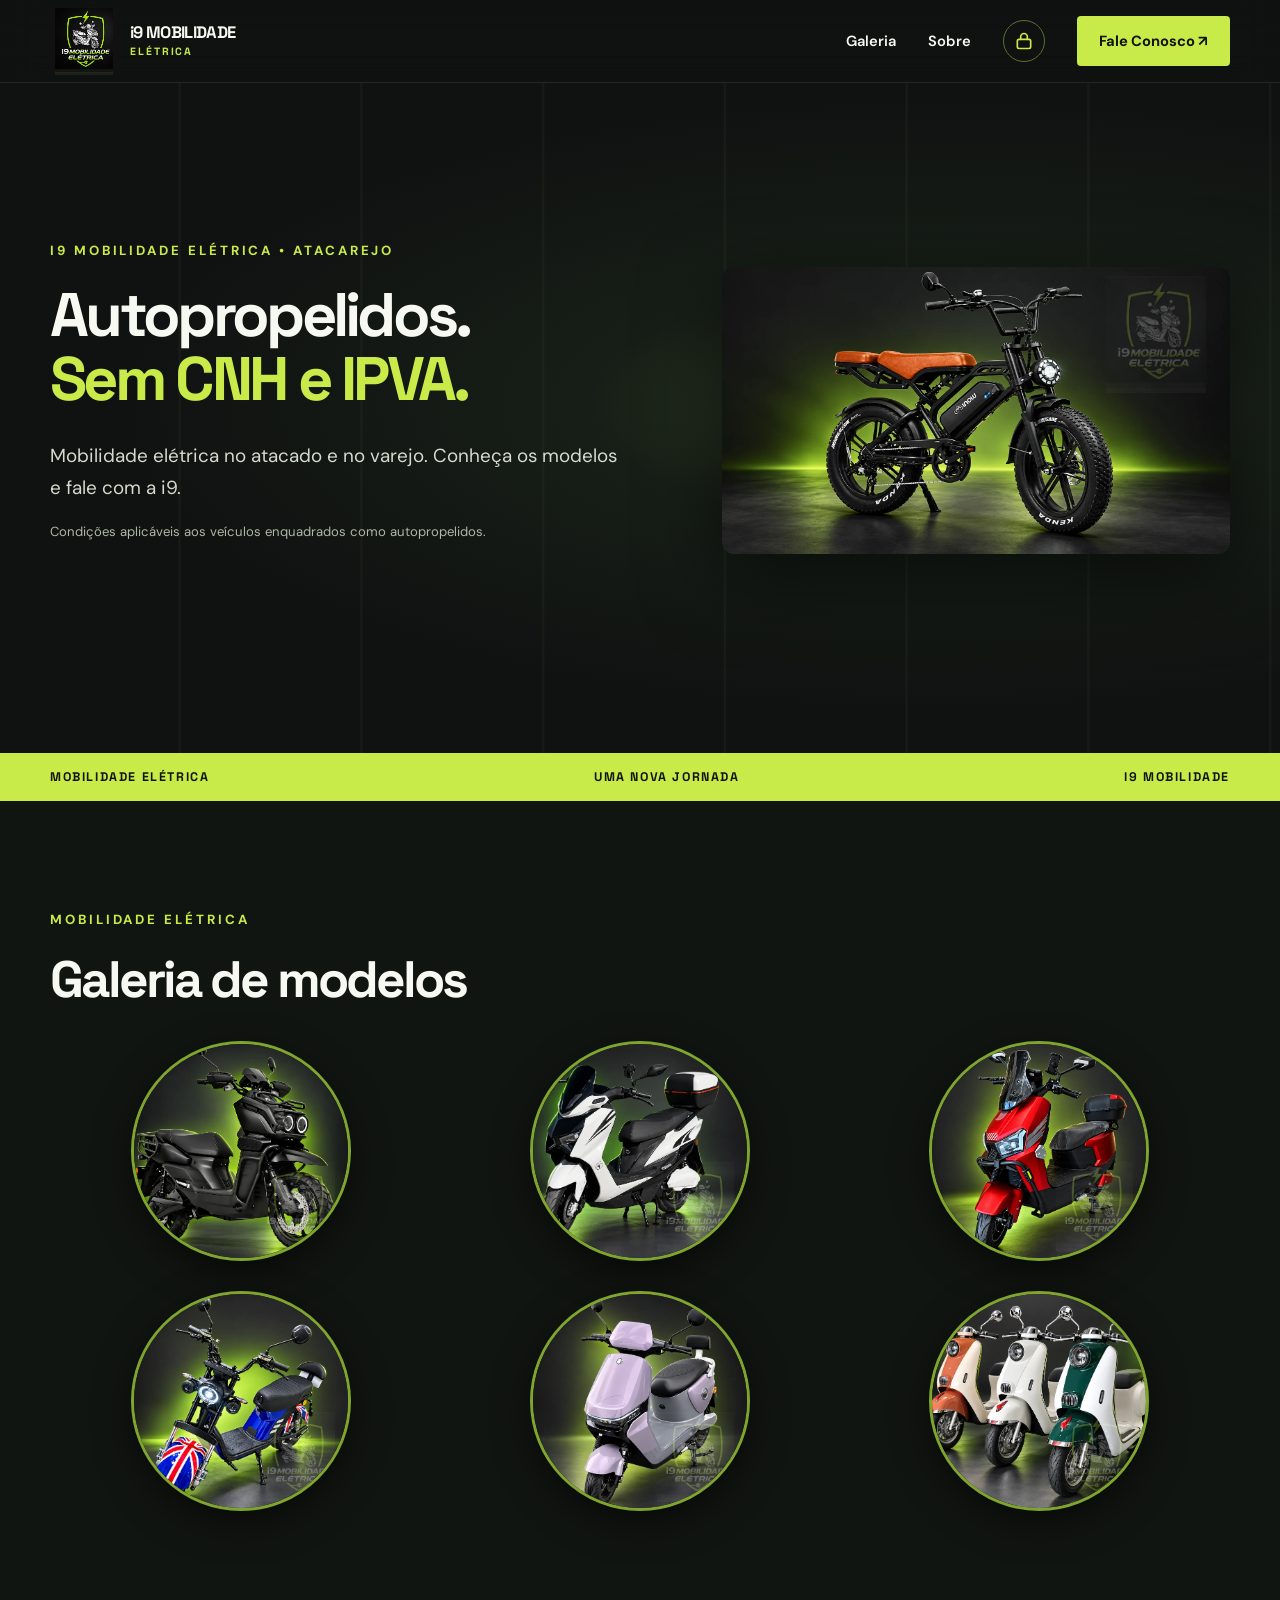
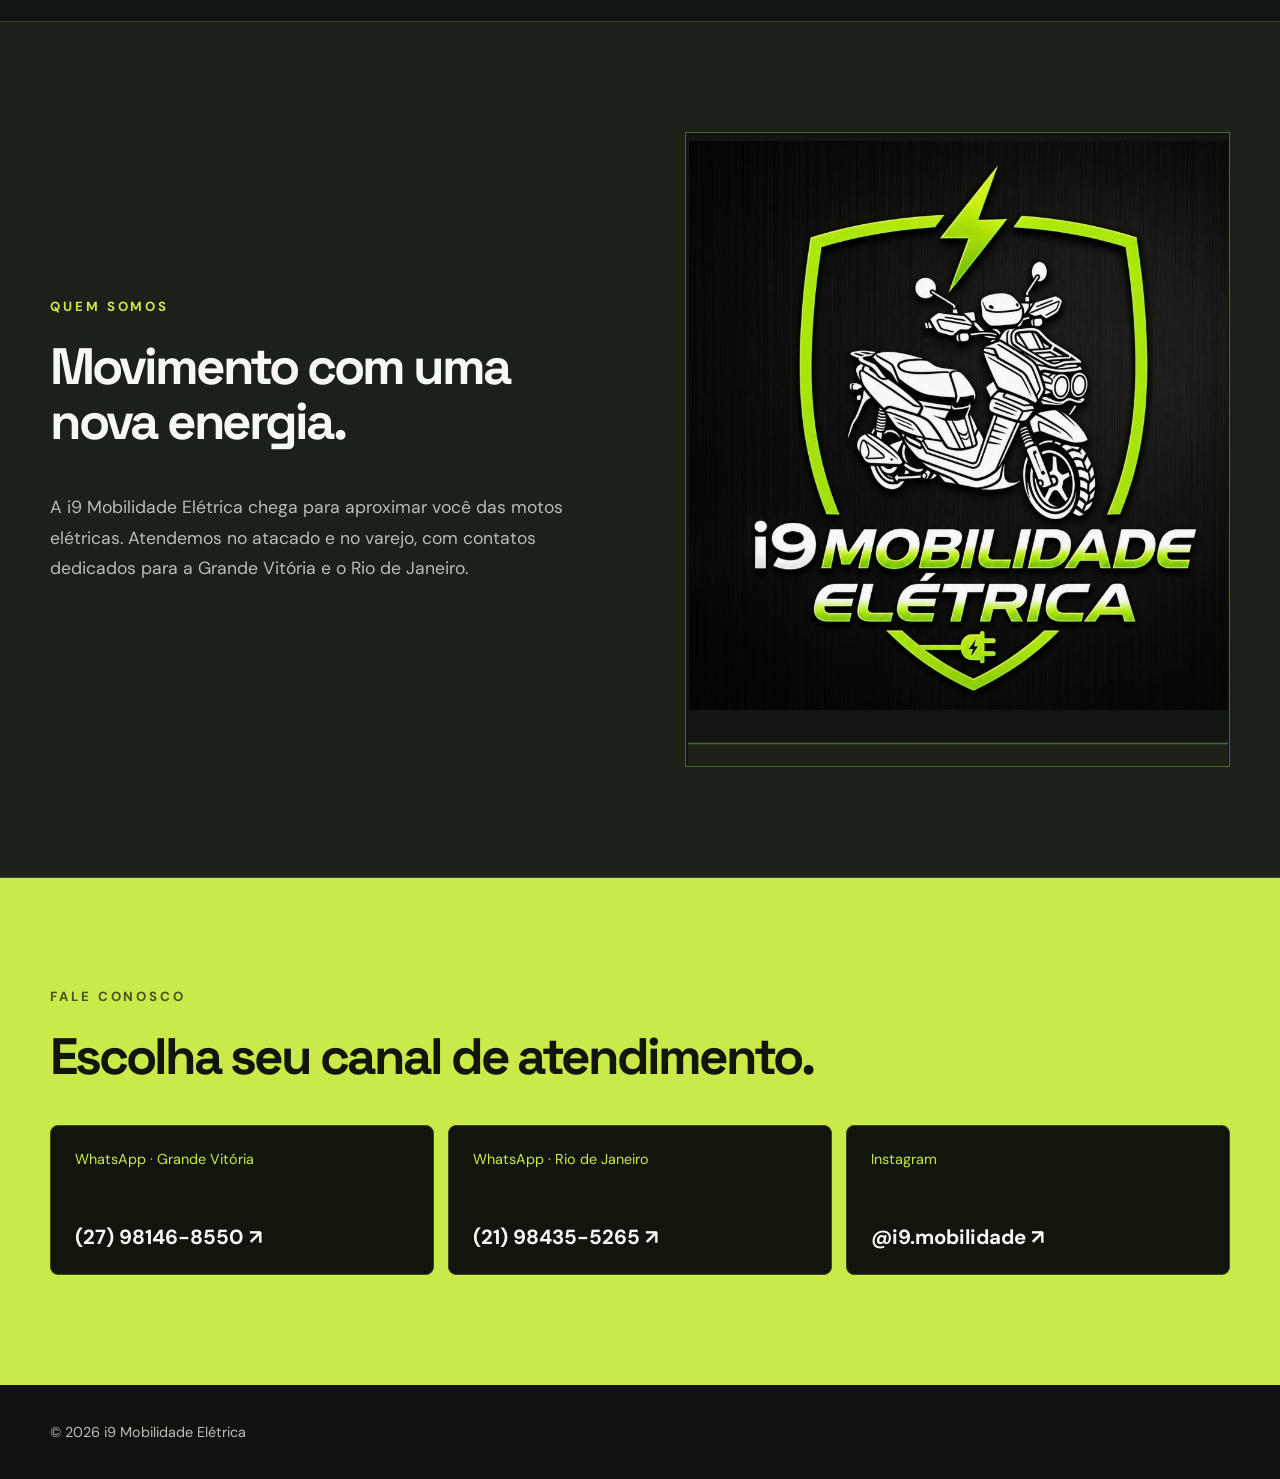
==== commit dbb739c0: "Replace site logo with supplied original image" ====
--- a/index.html
+++ b/index.html
@@ -1,6 +1,6 @@
 <!doctype html>
 <html lang="pt-BR"><head><meta charset="utf-8"><meta name="viewport" content="width=device-width, initial-scale=1"><title>i9 Mobilidade Elétrica | Autopropelidos</title><meta name="description" content="Mobilidade elétrica no atacado e no varejo."><link rel="icon" href="favicon.svg"><link rel="stylesheet" href="style.css"></head><body>
-  <header><div class="wrap nav"><a class="brand" href="#inicio" aria-label="i9 Mobilidade Elétrica, início"><img src="assets/i9-logo-neon.png" alt="Símbolo original da i9 Mobilidade Elétrica"><span>i9 MOBILIDADE<small>ELÉTRICA</small></span></a><nav class="links" aria-label="Navegação principal"><a href="#galeria">Galeria</a><a href="#sobre">Sobre</a><a class="staff-link" href="https://i9-mobilidade-eletrica.havannahcell.chatgpt.site/interno" aria-label="Área interna" title="Área interna"><svg width="20" height="20" viewBox="0 0 24 24" fill="none" stroke="currentColor" stroke-width="2" stroke-linecap="round" stroke-linejoin="round" aria-hidden="true"><rect x="4" y="10" width="16" height="11" rx="2"/><path d="M8 10V7a4 4 0 0 1 8 0v3"/></svg></a><a href="#contato" class="navcta">Fale Conosco ↗</a></nav></div></header>
+  <header><div class="wrap nav"><a class="brand" href="#inicio" aria-label="i9 Mobilidade Elétrica, início"><img src="assets/logo-i9-original-20260925.jpg" alt="Símbolo original da i9 Mobilidade Elétrica"><span>i9 MOBILIDADE<small>ELÉTRICA</small></span></a><nav class="links" aria-label="Navegação principal"><a href="#galeria">Galeria</a><a href="#sobre">Sobre</a><a class="staff-link" href="https://i9-mobilidade-eletrica.havannahcell.chatgpt.site/interno" aria-label="Área interna" title="Área interna"><svg width="20" height="20" viewBox="0 0 24 24" fill="none" stroke="currentColor" stroke-width="2" stroke-linecap="round" stroke-linejoin="round" aria-hidden="true"><rect x="4" y="10" width="16" height="11" rx="2"/><path d="M8 10V7a4 4 0 0 1 8 0v3"/></svg></a><a href="#contato" class="navcta">Fale Conosco ↗</a></nav></div></header>
   <main>
     <section class="hero" id="inicio"><div class="wrap"><div><p class="eyebrow">i9 Mobilidade Elétrica • Atacarejo</p><h1>Autopropelidos.<br><em>Sem CNH e IPVA.</em></h1><p class="intro">Mobilidade elétrica no atacado e no varejo. Conheça os modelos e fale com a i9.<br><small class="legal-note">Condições aplicáveis aos veículos enquadrados como autopropelidos.</small></p></div><div class="product-stage"><img src="assets/bicicleta-inow-preta-fosca.webp" alt="Bicicleta elétrica preta fosca com pneus largos e banco marrom" fetchpriority="high"></div></div></section>
     <div class="strip"><div class="wrap"><span>Mobilidade elétrica</span><span>Uma nova jornada</span><span>i9 Mobilidade</span></div></div>
@@ -12,7 +12,7 @@
       <figure><img src="assets/modelo-i9-5.webp" alt="Scooter elétrica lilás" loading="lazy" width="1080" height="1350"></figure>
       <figure><img src="assets/modelo-i9-6.webp" alt="Três scooters elétricas nas cores laranja, branca e verde" loading="lazy" width="1080" height="1350"></figure>
     </div></div></section>
-    <section class="section about" id="sobre"><div class="wrap about-grid"><div><p class="eyebrow">Quem somos</p><h2 class="section-title">Movimento com uma nova energia.</h2><p class="section-copy">A i9 Mobilidade Elétrica chega para aproximar você das motos elétricas. Atendemos no atacado e no varejo, com contatos dedicados para a Grande Vitória e o Rio de Janeiro.</p></div><div class="about-art"><img src="assets/i9-logo-neon.png" alt="Logomarca oficial da i9 Mobilidade Elétrica"></div></div></section>
+    <section class="section about" id="sobre"><div class="wrap about-grid"><div><p class="eyebrow">Quem somos</p><h2 class="section-title">Movimento com uma nova energia.</h2><p class="section-copy">A i9 Mobilidade Elétrica chega para aproximar você das motos elétricas. Atendemos no atacado e no varejo, com contatos dedicados para a Grande Vitória e o Rio de Janeiro.</p></div><div class="about-art"><img src="assets/logo-i9-original-20260925.jpg" alt="Logomarca oficial da i9 Mobilidade Elétrica"></div></div></section>
     <section class="section contact" id="contato"><div class="wrap"><p class="eyebrow">Fale Conosco</p><h2 class="section-title">Escolha seu canal de atendimento.</h2><div class="contact-options"><a class="contact-option" href="https://wa.me/5527981468550" target="_blank" rel="noopener noreferrer"><span>WhatsApp · Grande Vitória</span><strong>(27) 98146-8550 ↗</strong></a><a class="contact-option" href="https://wa.me/5521984355265" target="_blank" rel="noopener noreferrer"><span>WhatsApp · Rio de Janeiro</span><strong>(21) 98435-5265 ↗</strong></a><a class="contact-option" href="https://www.instagram.com/i9.mobilidade/" target="_blank" rel="noopener noreferrer"><span>Instagram</span><strong>@i9.mobilidade ↗</strong></a></div></div></section>
   </main>
   <footer class="footer"><div class="wrap"><p>© 2026 i9 Mobilidade Elétrica</p></div></footer>
--- a/style.css
+++ b/style.css
@@ -1,10 +1,15 @@
 @import url("https://fonts.googleapis.com/css2?family=DM+Sans:wght@400;500;600;700&family=Space+Grotesk:wght@400;500;600;700&display=swap");
 
     :root{color-scheme:dark;--bg:#101211;--panel:#191c19;--lime:#c9eb49;--white:#f7f8f2;--muted:#b8beb3;--line:#3a4038;font-family:'DM Sans',sans-serif}*{box-sizing:border-box}html{scroll-behavior:smooth}body{margin:0;background:var(--bg);color:var(--white)}a{color:inherit;text-decoration:none}button,a{ -webkit-tap-highlight-color:transparent}a:focus-visible{outline:3px solid var(--lime);outline-offset:5px}header{position:sticky;top:0;z-index:10;background:rgba(16,18,17,.94);backdrop-filter:blur(16px);border-bottom:1px solid #ffffff16}.wrap{width:min(1180px,calc(100% - 48px));margin:auto}.nav{min-height:82px;display:flex;align-items:center;justify-content:space-between;gap:24px}.brand{display:flex;align-items:center;gap:12px;min-width:0}.brand img{width:54px;height:54px;border-radius:11px;object-fit:cover}.brand span{font-family:'Space Grotesk',sans-serif;font-weight:700;font-size:1.04rem;line-height:1.08;letter-spacing:-.04em}.brand small{display:block;font-size:.66rem;letter-spacing:.18em;color:var(--lime);margin-top:4px}.links{display:flex;align-items:center;gap:32px;font-size:.92rem;font-weight:600}.links a:hover,.footer a:hover{color:var(--lime)}.navcta,.button{display:inline-flex;align-items:center;justify-content:center;gap:12px;border-radius:4px;background:var(--lime);color:#11150c;font-weight:700;min-height:50px;padding:0 22px;transition:transform .2s,background .2s}.navcta:hover,.button:hover{background:#defb6a;transform:translateY(-2px)}.hero{position:relative;overflow:hidden;min-height:670px;display:flex;align-items:center;background:radial-gradient(ellipse at 73% 48%,#344327 0%,#171e17 26%,#101211 62%)}.hero:before{content:'';position:absolute;inset:0;background:repeating-linear-gradient(90deg,transparent 0,transparent 13.9%,#d5f58d0b 14%,transparent 14.2%);pointer-events:none}.hero .wrap{display:grid;grid-template-columns:1.1fr .9fr;gap:50px;align-items:center;position:relative;padding:95px 0 110px}.eyebrow{color:var(--lime);font-size:.83rem;letter-spacing:.22em;font-weight:700;text-transform:uppercase;margin:0 0 24px}h1,h2,h3,p{margin-top:0}h1,h2,h3{font-family:'Space Grotesk',sans-serif}h1{font-size:clamp(3.3rem,6.6vw,6.8rem);line-height:.99;letter-spacing:-.075em;max-width:770px;margin-bottom:28px}h1 em{font-style:normal;color:var(--lime)}.intro{color:#d4dacd;line-height:1.7;font-size:1.18rem;max-width:570px;margin-bottom:38px}.hero-actions{display:flex;align-items:center;gap:25px;flex-wrap:wrap}.text-link{font-weight:700;border-bottom:1px solid var(--lime);padding-bottom:7px}.mark-stage{display:grid;place-items:center;min-height:430px;position:relative}.mark-stage:before{content:'';position:absolute;width:min(440px,100%);aspect-ratio:1;border:1px solid #c9eb4939;border-radius:50%;box-shadow:0 0 0 40px #c9eb4907,0 0 0 100px #c9eb4905}.mark-stage img{width:230px;height:230px;object-fit:cover;border-radius:26px;position:relative;box-shadow:0 30px 90px #0009,0 0 60px #c9eb4922;image-rendering:auto}.mark-stage .caption{position:absolute;right:0;bottom:16px;color:var(--lime);font-size:.75rem;letter-spacing:.17em;text-transform:uppercase;writing-mode:vertical-rl}.strip{background:var(--lime);color:#11150c;padding:16px 0;font-family:'Space Grotesk';font-weight:700;letter-spacing:.1em;text-transform:uppercase}.strip .wrap{display:flex;justify-content:space-between;gap:20px;font-size:.78rem}.section{padding:110px 0}.section-title{font-size:clamp(2.5rem,4vw,4.2rem);letter-spacing:-.06em;line-height:1.08;max-width:790px}.section-copy{color:var(--muted);font-size:1.1rem;line-height:1.75;max-width:650px}.section-top{display:flex;justify-content:space-between;align-items:end;gap:30px;margin-bottom:45px}.cards{display:grid;grid-template-columns:repeat(3,1fr);gap:16px}.card{background:var(--panel);border:1px solid var(--line);padding:34px;min-height:300px;display:flex;flex-direction:column;justify-content:space-between;transition:border-color .2s,transform .2s}.card:hover{border-color:var(--lime);transform:translateY(-4px)}.card .num{font:700 .85rem 'Space Grotesk';color:var(--lime)}.card h3{font-size:1.65rem;letter-spacing:-.04em;margin:0 0 14px}.card p{color:var(--muted);line-height:1.65;margin:0}.about{background:#1b2019;border-block:1px solid var(--line)}.about-grid{display:grid;grid-template-columns:1fr 1fr;gap:90px;align-items:center}.about-art{min-height:420px;border:1px solid #657a42;display:grid;place-items:center;background:linear-gradient(135deg,#283620,#141914 72%);position:relative;overflow:hidden}.about-art:after{content:'i9';font:700 clamp(11rem,25vw,22rem)/1 'Space Grotesk';letter-spacing:-.13em;color:#c9eb4917;position:absolute;bottom:-.13em;right:.05em}.about-art img{width:175px;height:175px;position:relative;z-index:1;border-radius:18px;box-shadow:0 24px 70px #0008}.contact{background:var(--lime);color:#11150c}.contact .eyebrow{color:#465520}.contact-grid{display:flex;justify-content:space-between;align-items:end;gap:30px}.contact h2{max-width:800px;margin-bottom:0}.contact .button{background:#11150c;color:white;white-space:nowrap}.contact .button:hover{background:#303b25}.footer{padding:38px 0;color:#b9c1b3}.footer .wrap{display:flex;justify-content:space-between;align-items:center;gap:20px}.footer p{margin:0;font-size:.9rem}.footer a{font-weight:700}@media(max-width:900px){.hero .wrap{grid-template-columns:1fr 300px;gap:10px}.mark-stage img{width:185px;height:185px}.about-grid{gap:35px}}@media(max-width:700px){.wrap{width:min(100% - 36px,1180px)}.nav{min-height:72px}.brand img{width:46px;height:46px}.links{gap:15px}.links a:not(.navcta){display:none}.navcta{padding:0 13px;min-height:42px;font-size:.82rem}.hero{min-height:0}.hero .wrap{display:flex;flex-direction:column;align-items:stretch;padding:75px 0 80px;gap:26px}h1{font-size:clamp(3.15rem,12vw,5rem)}.intro{font-size:1.05rem}.mark-stage{min-height:255px}.mark-stage:before{width:225px}.mark-stage img{width:154px;height:154px}.mark-stage .caption{right:15px}.strip .wrap{justify-content:center;text-align:center}.strip span:nth-child(n+2){display:none}.section{padding:75px 0}.section-top,.contact-grid{display:block}.cards{grid-template-columns:1fr}.card{min-height:220px}.about-grid{grid-template-columns:1fr}.about-art{min-height:300px;order:-1}.contact .button{margin-top:30px}.footer .wrap{flex-direction:column;align-items:flex-start}}@media(prefers-reduced-motion:reduce){html{scroll-behavior:auto}*{transition:none!important}}
-  .promo-banner{display:block;width:100%;height:auto}.region-links{display:flex;flex-wrap:wrap;gap:14px;margin-top:32px}.region-links .button{background:#11150c;color:white;text-align:center;white-space:normal}.region-links .button:hover{background:#303b25}.contact-grid{align-items:center}@media(max-width:700px){.region-links{flex-direction:column}.region-links .button{margin-top:0}.promo-banner{min-height:210px;object-fit:cover;object-position:center}} .product-stage{position:relative;min-width:0}.product-stage img{display:block;width:100%;height:auto;border-radius:12px;box-shadow:0 22px 80px #0008}.contact-options{display:grid;grid-template-columns:repeat(3,minmax(0,1fr));gap:14px;margin-top:40px}.contact-option{display:flex;flex-direction:column;justify-content:space-between;gap:24px;min-height:150px;padding:24px;background:#11150c;color:#f7f8f2;border:1px solid #394a29;border-radius:8px;transition:transform .2s,border-color .2s}.contact-option:hover{transform:translateY(-3px);border-color:#f7f8f2}.contact-option span{color:#c9eb49;font-size:.9rem}.contact-option strong{font-size:clamp(1rem,1.6vw,1.3rem);overflow-wrap:anywhere}@media(max-width:900px){.hero .wrap{grid-template-columns:1fr}.product-stage{max-width:760px}.contact-options{grid-template-columns:1fr 1fr}}@media(max-width:700px){.product-stage{width:100%}.contact-options{grid-template-columns:1fr;margin-top:26px}.contact-option{min-height:112px;gap:14px}.promo-banner{min-height:0;object-fit:contain}.hero .wrap{padding-top:55px}} .about-art{padding:28px;background:#111511;border:1px solid #4f6432}.about-art:after{content:none}.about-art img{display:block;width:min(100%,460px);height:auto;max-height:460px;object-fit:contain;border-radius:0;box-shadow:none}@media(max-width:700px){.about-art{min-height:0;padding:18px}.about-art img{width:min(100%,360px);max-height:none}} .gallery-section{background:#111511}.gallery-heading{display:flex;justify-content:space-between;align-items:end;gap:24px;margin-bottom:34px}.gallery-heading h2{margin-bottom:0}.gallery-heading p:last-child{color:var(--muted);font-size:.9rem}.gallery-grid{display:grid;grid-template-columns:repeat(3,minmax(0,1fr));gap:16px}.gallery-grid a{display:block;overflow:hidden;border:1px solid #33402c;border-radius:8px;background:#1b2019;aspect-ratio:4/5}.gallery-grid img{display:block;width:100%;height:100%;object-fit:cover;transition:transform .3s}.gallery-grid a:hover img{transform:scale(1.035)}.gallery-grid a:focus-visible{outline-offset:4px}@media(max-width:700px){.gallery-heading{display:block}.gallery-grid{grid-template-columns:repeat(2,minmax(0,1fr));gap:10px}}@media(max-width:460px){.gallery-grid{grid-template-columns:1fr}.gallery-grid a{aspect-ratio:4/4.4}.gallery-grid img{object-position:center 46%}} .gallery-grid{grid-template-columns:repeat(3,minmax(0,1fr));gap:30px 18px;justify-items:center}.gallery-grid figure{width:min(100%,220px);aspect-ratio:1;margin:0;border-radius:50%;overflow:hidden;border:3px solid #7fa52e;box-shadow:0 12px 36px #0008;background:#1b2019}.gallery-grid figure img{width:100%;height:100%;object-fit:cover;object-position:center 54%;transform:scale(1.02)}.gallery-grid figure:hover img{transform:scale(1.02)}@media(max-width:700px){.gallery-grid{grid-template-columns:repeat(2,minmax(0,1fr));gap:18px}.gallery-grid figure{width:min(100%,180px)}}@media(max-width:460px){.gallery-grid{grid-template-columns:repeat(2,minmax(0,1fr));gap:12px}.gallery-grid figure{width:min(100%,150px);aspect-ratio:1}.gallery-grid figure img{object-position:center 54%}} .product-stage,.gallery-grid figure{position:relative}.product-stage:after,.gallery-grid figure:after{content:"";position:absolute;pointer-events:none;background:url("assets/i9-logo-neon.png") center/contain no-repeat;mix-blend-mode:screen;opacity:.25;filter:grayscale(.2)}.product-stage:after{width:26%;aspect-ratio:1;right:3%;bottom:3%}.gallery-grid figure:after{width:42%;aspect-ratio:1;right:3%;bottom:3%;opacity:.3}@media(max-width:700px){.product-stage:after{width:25%}.gallery-grid figure:after{width:45%}} .hero h1{font-size:clamp(2.7rem,4.8vw,4.9rem);line-height:1.05;letter-spacing:-.06em;max-width:650px}.product-stage:after{top:3%;bottom:auto;right:3%;width:23%}@media(max-width:700px){.hero h1{font-size:clamp(2.45rem,9vw,3.8rem)}.product-stage:after{top:3%;bottom:auto;width:24%}} .legal-note{display:block;margin-top:18px;color:#aeb9a4;font-size:.82rem;line-height:1.5} 
+  .promo-banner{display:block;width:100%;height:auto}.region-links{display:flex;flex-wrap:wrap;gap:14px;margin-top:32px}.region-links .button{background:#11150c;color:white;text-align:center;white-space:normal}.region-links .button:hover{background:#303b25}.contact-grid{align-items:center}@media(max-width:700px){.region-links{flex-direction:column}.region-links .button{margin-top:0}.promo-banner{min-height:210px;object-fit:cover;object-position:center}} .product-stage{position:relative;min-width:0}.product-stage img{display:block;width:100%;height:auto;border-radius:12px;box-shadow:0 22px 80px #0008}.contact-options{display:grid;grid-template-columns:repeat(3,minmax(0,1fr));gap:14px;margin-top:40px}.contact-option{display:flex;flex-direction:column;justify-content:space-between;gap:24px;min-height:150px;padding:24px;background:#11150c;color:#f7f8f2;border:1px solid #394a29;border-radius:8px;transition:transform .2s,border-color .2s}.contact-option:hover{transform:translateY(-3px);border-color:#f7f8f2}.contact-option span{color:#c9eb49;font-size:.9rem}.contact-option strong{font-size:clamp(1rem,1.6vw,1.3rem);overflow-wrap:anywhere}@media(max-width:900px){.hero .wrap{grid-template-columns:1fr}.product-stage{max-width:760px}.contact-options{grid-template-columns:1fr 1fr}}@media(max-width:700px){.product-stage{width:100%}.contact-options{grid-template-columns:1fr;margin-top:26px}.contact-option{min-height:112px;gap:14px}.promo-banner{min-height:0;object-fit:contain}.hero .wrap{padding-top:55px}} .about-art{padding:28px;background:#111511;border:1px solid #4f6432}.about-art:after{content:none}.about-art img{display:block;width:min(100%,460px);height:auto;max-height:460px;object-fit:contain;border-radius:0;box-shadow:none}@media(max-width:700px){.about-art{min-height:0;padding:18px}.about-art img{width:min(100%,360px);max-height:none}} .gallery-section{background:#111511}.gallery-heading{display:flex;justify-content:space-between;align-items:end;gap:24px;margin-bottom:34px}.gallery-heading h2{margin-bottom:0}.gallery-heading p:last-child{color:var(--muted);font-size:.9rem}.gallery-grid{display:grid;grid-template-columns:repeat(3,minmax(0,1fr));gap:16px}.gallery-grid a{display:block;overflow:hidden;border:1px solid #33402c;border-radius:8px;background:#1b2019;aspect-ratio:4/5}.gallery-grid img{display:block;width:100%;height:100%;object-fit:cover;transition:transform .3s}.gallery-grid a:hover img{transform:scale(1.035)}.gallery-grid a:focus-visible{outline-offset:4px}@media(max-width:700px){.gallery-heading{display:block}.gallery-grid{grid-template-columns:repeat(2,minmax(0,1fr));gap:10px}}@media(max-width:460px){.gallery-grid{grid-template-columns:1fr}.gallery-grid a{aspect-ratio:4/4.4}.gallery-grid img{object-position:center 46%}} .gallery-grid{grid-template-columns:repeat(3,minmax(0,1fr));gap:30px 18px;justify-items:center}.gallery-grid figure{width:min(100%,220px);aspect-ratio:1;margin:0;border-radius:50%;overflow:hidden;border:3px solid #7fa52e;box-shadow:0 12px 36px #0008;background:#1b2019}.gallery-grid figure img{width:100%;height:100%;object-fit:cover;object-position:center 54%;transform:scale(1.02)}.gallery-grid figure:hover img{transform:scale(1.02)}@media(max-width:700px){.gallery-grid{grid-template-columns:repeat(2,minmax(0,1fr));gap:18px}.gallery-grid figure{width:min(100%,180px)}}@media(max-width:460px){.gallery-grid{grid-template-columns:repeat(2,minmax(0,1fr));gap:12px}.gallery-grid figure{width:min(100%,150px);aspect-ratio:1}.gallery-grid figure img{object-position:center 54%}} .product-stage,.gallery-grid figure{position:relative}.product-stage:after,.gallery-grid figure:after{content:"";position:absolute;pointer-events:none;background:url("assets/logo-i9-original-20260925.jpg") center/contain no-repeat;mix-blend-mode:screen;opacity:.25;filter:grayscale(.2)}.product-stage:after{width:26%;aspect-ratio:1;right:3%;bottom:3%}.gallery-grid figure:after{width:42%;aspect-ratio:1;right:3%;bottom:3%;opacity:.3}@media(max-width:700px){.product-stage:after{width:25%}.gallery-grid figure:after{width:45%}} .hero h1{font-size:clamp(2.7rem,4.8vw,4.9rem);line-height:1.05;letter-spacing:-.06em;max-width:650px}.product-stage:after{top:3%;bottom:auto;right:3%;width:23%}@media(max-width:700px){.hero h1{font-size:clamp(2.45rem,9vw,3.8rem)}.product-stage:after{top:3%;bottom:auto;width:24%}} .legal-note{display:block;margin-top:18px;color:#aeb9a4;font-size:.82rem;line-height:1.5} 
 .staff-link{width:42px;height:42px;border:1px solid #587232;border-radius:50%;display:inline-grid;place-items:center;color:#c9eb49;flex:none}.staff-link:hover{background:#c9eb4920;color:#f7f8f2}@media(max-width:700px){.links .staff-link{display:inline-grid!important}}
 
 /* Exibe a logomarca completa no cabeçalho e na seção Sobre. */
 .brand img{width:64px;height:64px;object-fit:contain;object-position:center;border-radius:0;flex:none}
 .about-art img{width:min(100%,520px);height:auto;max-height:none;object-fit:contain;object-position:center}
 @media(max-width:700px){.brand img{width:54px;height:54px}.about-art img{width:min(100%,380px)}}
+
+.brand img{width:68px;height:68px;object-fit:contain;object-position:center;background:#111;border-radius:6px}
+.about-art{display:flex;align-items:center;justify-content:center;min-height:0;padding:0;overflow:visible;background:#111}
+.about-art img{display:block;width:min(100%,540px);height:auto;max-height:none;object-fit:contain;box-shadow:none;border-radius:0}
+@media(max-width:700px){.brand img{width:54px;height:54px}.about-art img{width:100%}}
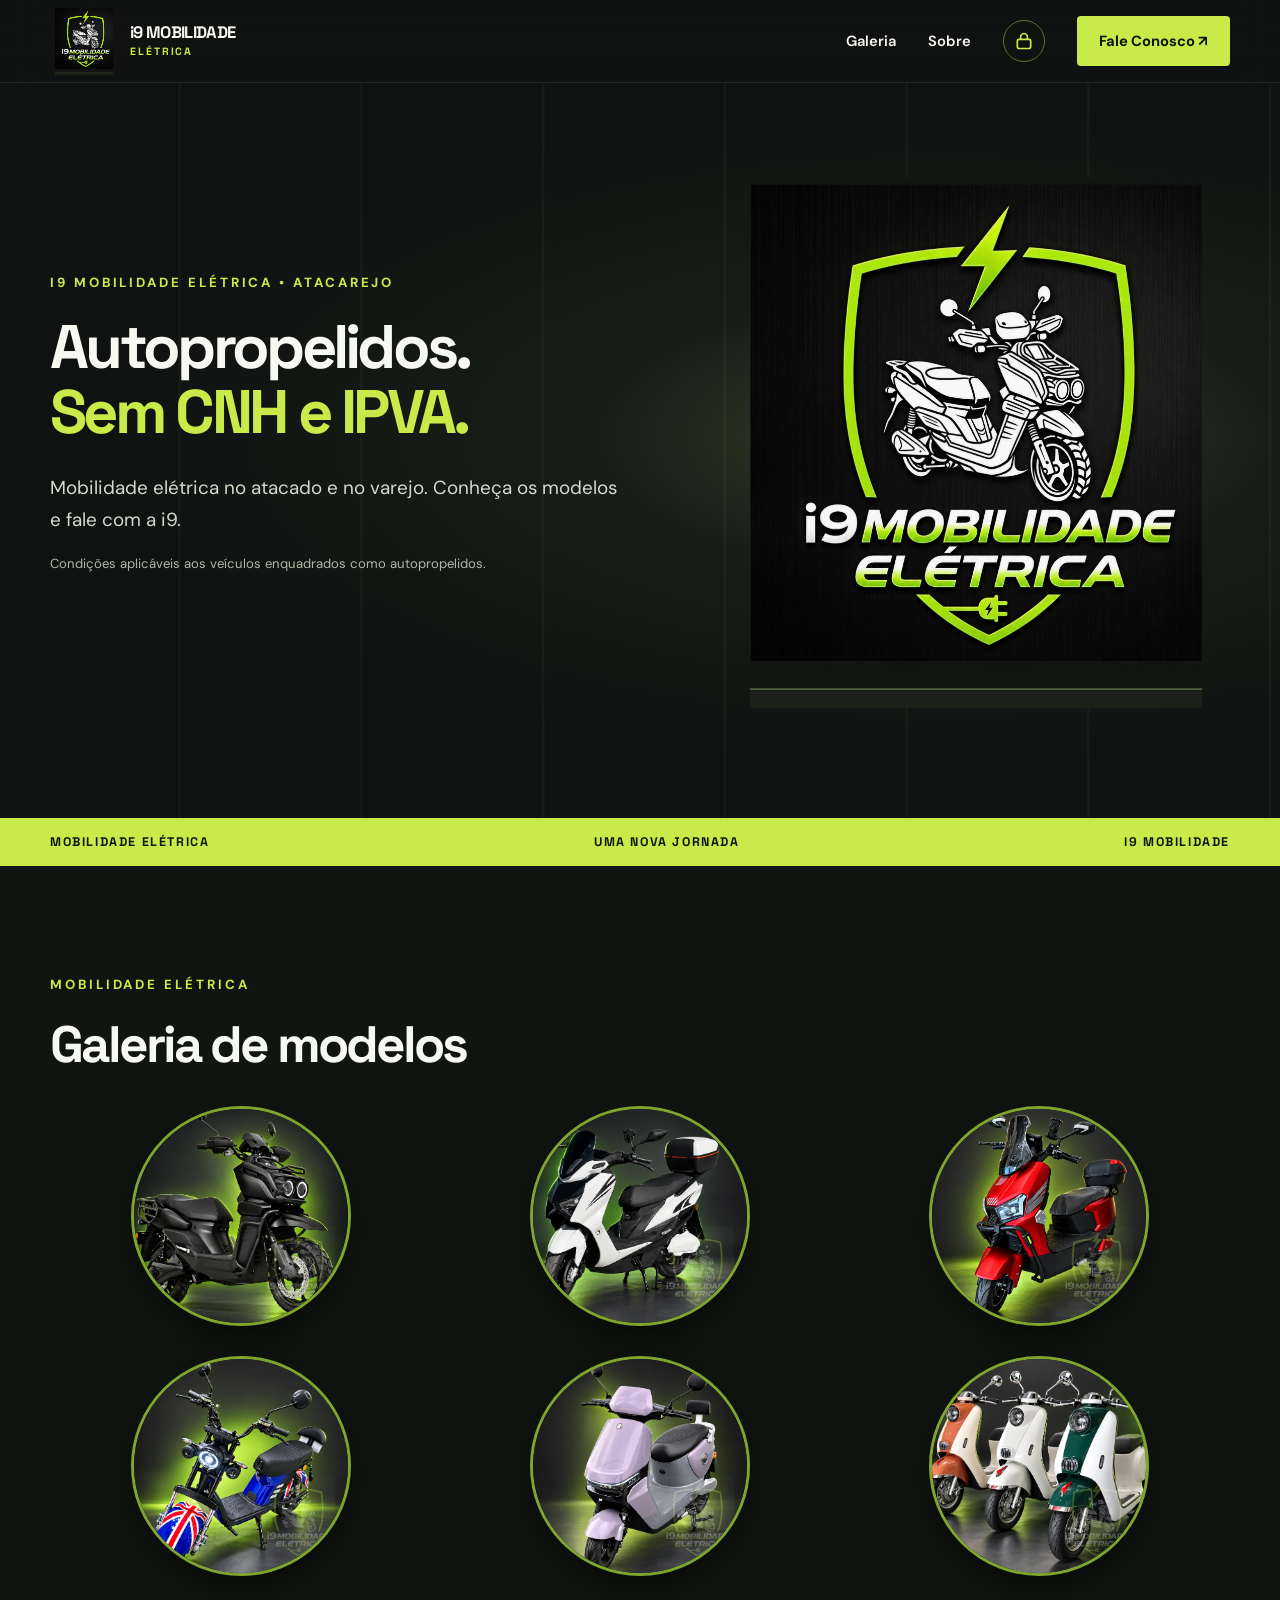
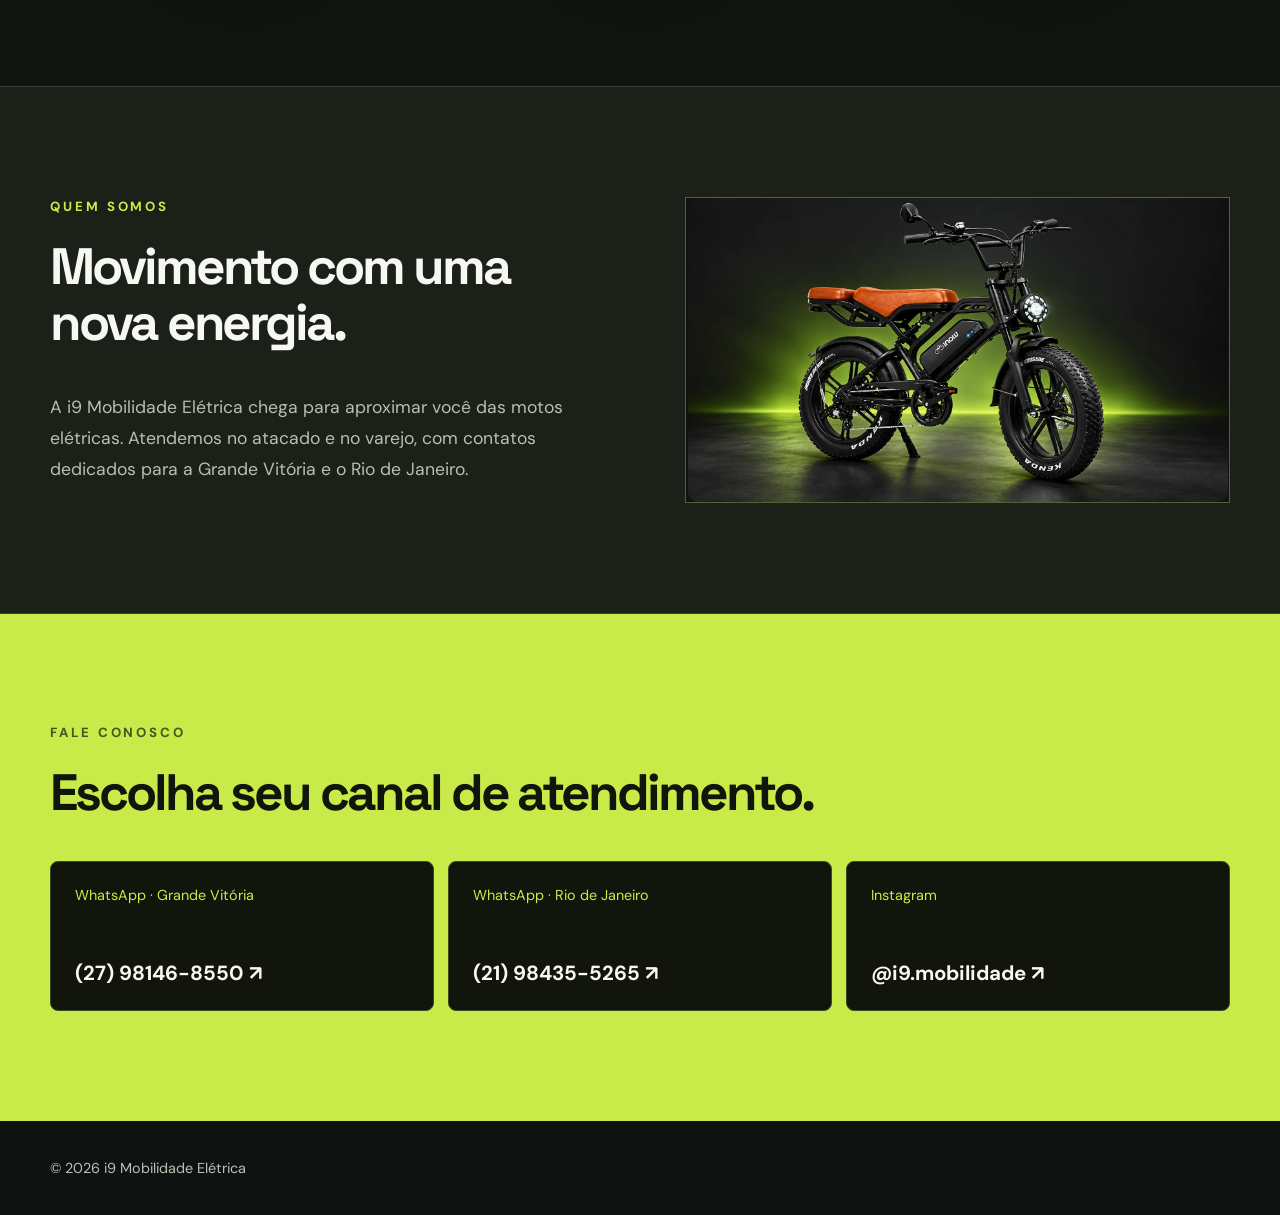
==== commit 6a371113: "Swap hero logo and Enova bicycle placement" ====
--- a/index.html
+++ b/index.html
@@ -2,7 +2,7 @@
 <html lang="pt-BR"><head><meta charset="utf-8"><meta name="viewport" content="width=device-width, initial-scale=1"><title>i9 Mobilidade Elétrica | Autopropelidos</title><meta name="description" content="Mobilidade elétrica no atacado e no varejo."><link rel="icon" href="favicon.svg"><link rel="stylesheet" href="style.css"></head><body>
   <header><div class="wrap nav"><a class="brand" href="#inicio" aria-label="i9 Mobilidade Elétrica, início"><img src="assets/logo-i9-original-20260925.jpg" alt="Símbolo original da i9 Mobilidade Elétrica"><span>i9 MOBILIDADE<small>ELÉTRICA</small></span></a><nav class="links" aria-label="Navegação principal"><a href="#galeria">Galeria</a><a href="#sobre">Sobre</a><a class="staff-link" href="https://i9-mobilidade-eletrica.havannahcell.chatgpt.site/interno" aria-label="Área interna" title="Área interna"><svg width="20" height="20" viewBox="0 0 24 24" fill="none" stroke="currentColor" stroke-width="2" stroke-linecap="round" stroke-linejoin="round" aria-hidden="true"><rect x="4" y="10" width="16" height="11" rx="2"/><path d="M8 10V7a4 4 0 0 1 8 0v3"/></svg></a><a href="#contato" class="navcta">Fale Conosco ↗</a></nav></div></header>
   <main>
-    <section class="hero" id="inicio"><div class="wrap"><div><p class="eyebrow">i9 Mobilidade Elétrica • Atacarejo</p><h1>Autopropelidos.<br><em>Sem CNH e IPVA.</em></h1><p class="intro">Mobilidade elétrica no atacado e no varejo. Conheça os modelos e fale com a i9.<br><small class="legal-note">Condições aplicáveis aos veículos enquadrados como autopropelidos.</small></p></div><div class="product-stage"><img src="assets/bicicleta-inow-preta-fosca.webp" alt="Bicicleta elétrica preta fosca com pneus largos e banco marrom" fetchpriority="high"></div></div></section>
+    <section class="hero" id="inicio"><div class="wrap"><div><p class="eyebrow">i9 Mobilidade Elétrica • Atacarejo</p><h1>Autopropelidos.<br><em>Sem CNH e IPVA.</em></h1><p class="intro">Mobilidade elétrica no atacado e no varejo. Conheça os modelos e fale com a i9.<br><small class="legal-note">Condições aplicáveis aos veículos enquadrados como autopropelidos.</small></p></div><div class="product-stage"><img src="assets/logo-i9-original-20260925.jpg" alt="Logomarca i9 Mobilidade Elétrica" fetchpriority="high"></div></div></section>
     <div class="strip"><div class="wrap"><span>Mobilidade elétrica</span><span>Uma nova jornada</span><span>i9 Mobilidade</span></div></div>
     <section class="section gallery-section" id="galeria"><div class="wrap"><div class="gallery-heading"><div><p class="eyebrow">Mobilidade elétrica</p><h2 class="section-title">Galeria de modelos</h2></div></div><div class="gallery-grid">
       <figure><img src="assets/modelo-i9-1.webp" alt="Scooter elétrica preta com faróis duplos" loading="lazy" width="1080" height="1350"></figure>
@@ -12,7 +12,7 @@
       <figure><img src="assets/modelo-i9-5.webp" alt="Scooter elétrica lilás" loading="lazy" width="1080" height="1350"></figure>
       <figure><img src="assets/modelo-i9-6.webp" alt="Três scooters elétricas nas cores laranja, branca e verde" loading="lazy" width="1080" height="1350"></figure>
     </div></div></section>
-    <section class="section about" id="sobre"><div class="wrap about-grid"><div><p class="eyebrow">Quem somos</p><h2 class="section-title">Movimento com uma nova energia.</h2><p class="section-copy">A i9 Mobilidade Elétrica chega para aproximar você das motos elétricas. Atendemos no atacado e no varejo, com contatos dedicados para a Grande Vitória e o Rio de Janeiro.</p></div><div class="about-art"><img src="assets/logo-i9-original-20260925.jpg" alt="Logomarca oficial da i9 Mobilidade Elétrica"></div></div></section>
+    <section class="section about" id="sobre"><div class="wrap about-grid"><div><p class="eyebrow">Quem somos</p><h2 class="section-title">Movimento com uma nova energia.</h2><p class="section-copy">A i9 Mobilidade Elétrica chega para aproximar você das motos elétricas. Atendemos no atacado e no varejo, com contatos dedicados para a Grande Vitória e o Rio de Janeiro.</p></div><div class="about-art"><img src="assets/bicicleta-inow-preta-fosca.webp" alt="Bicicleta elétrica Enova preta fosca com pneus largos e banco marrom"></div></div></section>
     <section class="section contact" id="contato"><div class="wrap"><p class="eyebrow">Fale Conosco</p><h2 class="section-title">Escolha seu canal de atendimento.</h2><div class="contact-options"><a class="contact-option" href="https://wa.me/5527981468550" target="_blank" rel="noopener noreferrer"><span>WhatsApp · Grande Vitória</span><strong>(27) 98146-8550 ↗</strong></a><a class="contact-option" href="https://wa.me/5521984355265" target="_blank" rel="noopener noreferrer"><span>WhatsApp · Rio de Janeiro</span><strong>(21) 98435-5265 ↗</strong></a><a class="contact-option" href="https://www.instagram.com/i9.mobilidade/" target="_blank" rel="noopener noreferrer"><span>Instagram</span><strong>@i9.mobilidade ↗</strong></a></div></div></section>
   </main>
   <footer class="footer"><div class="wrap"><p>© 2026 i9 Mobilidade Elétrica</p></div></footer>
--- a/style.css
+++ b/style.css
@@ -13,3 +13,10 @@
 .about-art{display:flex;align-items:center;justify-content:center;min-height:0;padding:0;overflow:visible;background:#111}
 .about-art img{display:block;width:min(100%,540px);height:auto;max-height:none;object-fit:contain;box-shadow:none;border-radius:0}
 @media(max-width:700px){.brand img{width:54px;height:54px}.about-art img{width:100%}}
+
+/* Logomarca em destaque e bicicleta Enova na seção Quem somos. */
+.product-stage{display:flex;align-items:center;justify-content:center}
+.product-stage img{width:min(100%,490px);height:auto;max-height:530px;object-fit:contain;box-shadow:none;border-radius:12px}
+.product-stage:after{display:none}
+.about-art img{width:100%;max-width:540px;height:auto;max-height:none;object-fit:contain;border-radius:10px}
+@media(max-width:700px){.product-stage img{width:min(100%,390px);max-height:none}.about-art img{width:100%}}
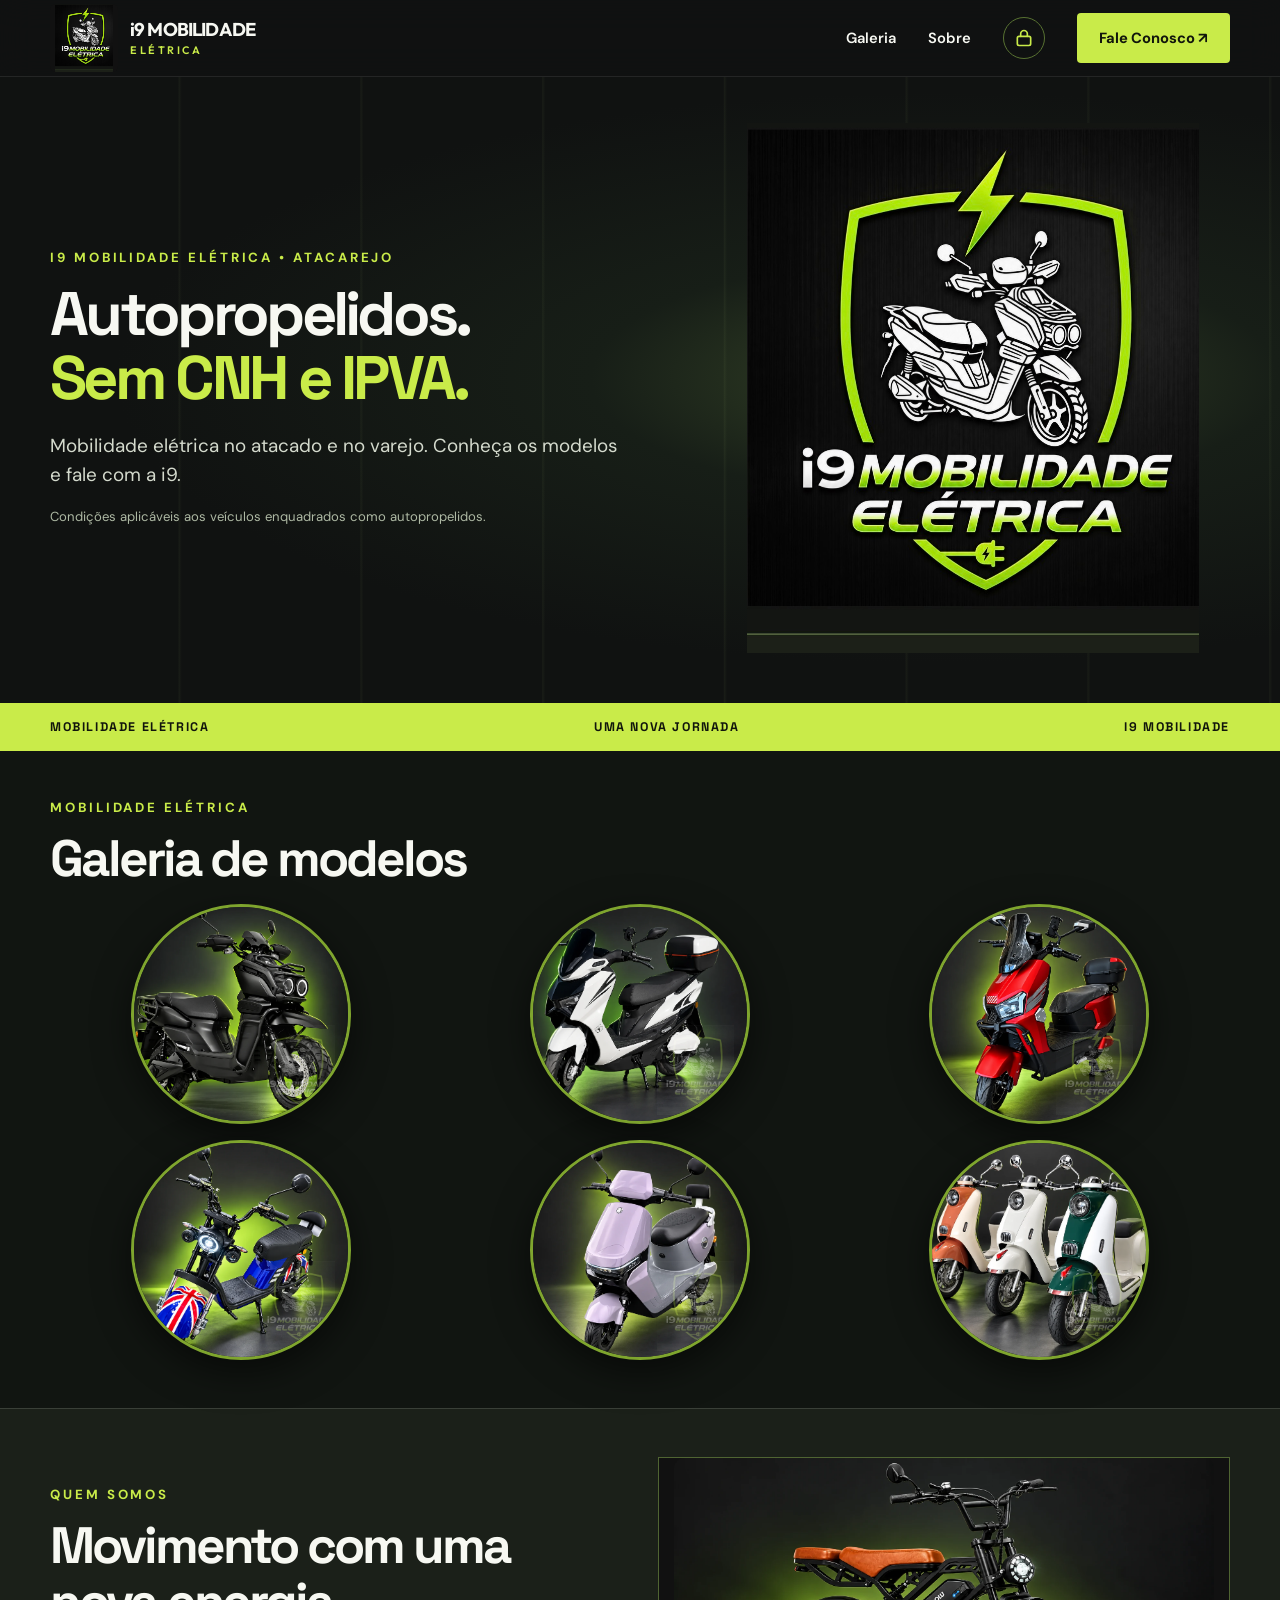
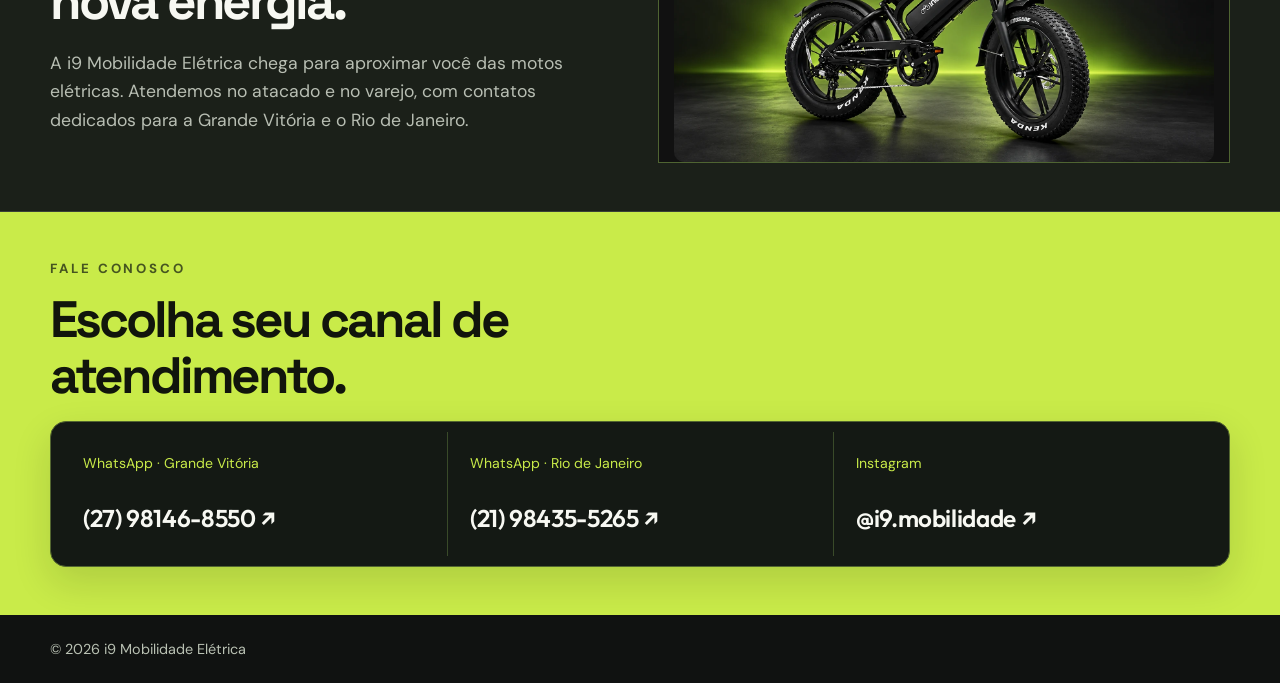
==== commit 02abe234: "Atualizar cadeado da navegação para área interna oficial" ====
--- a/index.html
+++ b/index.html
@@ -1,6 +1,6 @@
 <!doctype html>
 <html lang="pt-BR"><head><meta charset="utf-8"><meta name="viewport" content="width=device-width, initial-scale=1"><title>i9 Mobilidade Elétrica | Autopropelidos</title><meta name="description" content="Mobilidade elétrica no atacado e no varejo."><link rel="icon" href="favicon.svg"><link rel="stylesheet" href="style.css"></head><body>
-  <header><div class="wrap nav"><a class="brand" href="#inicio" aria-label="i9 Mobilidade Elétrica, início"><img src="assets/logo-i9-original-20260925.jpg" alt="Símbolo original da i9 Mobilidade Elétrica"><span>i9 MOBILIDADE<small>ELÉTRICA</small></span></a><nav class="links" aria-label="Navegação principal"><a href="#galeria">Galeria</a><a href="#sobre">Sobre</a><a class="staff-link" href="https://i9-mobilidade-eletrica.havannahcell.chatgpt.site/interno" aria-label="Área interna" title="Área interna"><svg width="20" height="20" viewBox="0 0 24 24" fill="none" stroke="currentColor" stroke-width="2" stroke-linecap="round" stroke-linejoin="round" aria-hidden="true"><rect x="4" y="10" width="16" height="11" rx="2"/><path d="M8 10V7a4 4 0 0 1 8 0v3"/></svg></a><a href="#contato" class="navcta">Fale Conosco ↗</a></nav></div></header>
+  <header><div class="wrap nav"><a class="brand" href="#inicio" aria-label="i9 Mobilidade Elétrica, início"><img src="assets/logo-i9-original-20260925.jpg" alt="Símbolo original da i9 Mobilidade Elétrica"><span>i9 MOBILIDADE<small>ELÉTRICA</small></span></a><nav class="links" aria-label="Navegação principal"><a href="#galeria">Galeria</a><a href="#sobre">Sobre</a><a class="staff-link" href="/interno/" aria-label="Área interna" title="Área interna"><svg width="20" height="20" viewBox="0 0 24 24" fill="none" stroke="currentColor" stroke-width="2" stroke-linecap="round" stroke-linejoin="round" aria-hidden="true"><rect x="4" y="10" width="16" height="11" rx="2"/><path d="M8 10V7a4 4 0 0 1 8 0v3"/></svg></a><a href="#contato" class="navcta">Fale Conosco ↗</a></nav></div></header>
   <main>
     <section class="hero" id="inicio"><div class="wrap"><div><p class="eyebrow">i9 Mobilidade Elétrica • Atacarejo</p><h1>Autopropelidos.<br><em>Sem CNH e IPVA.</em></h1><p class="intro">Mobilidade elétrica no atacado e no varejo. Conheça os modelos e fale com a i9.<br><small class="legal-note">Condições aplicáveis aos veículos enquadrados como autopropelidos.</small></p></div><div class="product-stage"><img src="assets/logo-i9-original-20260925.jpg" alt="Logomarca i9 Mobilidade Elétrica" fetchpriority="high"></div></div></section>
     <div class="strip"><div class="wrap"><span>Mobilidade elétrica</span><span>Uma nova jornada</span><span>i9 Mobilidade</span></div></div>
--- a/style.css
+++ b/style.css
@@ -1,4 +1,4 @@
-@import url("https://fonts.googleapis.com/css2?family=DM+Sans:wght@400;500;600;700&family=Space+Grotesk:wght@400;500;600;700&display=swap");
+@import url("https://fonts.googleapis.com/css2?family=DM+Sans:wght@400;500;600;700&family=Space+Grotesk:wght@400;500;600;700&family=Outfit:wght@400;500;600;700&display=swap");
 
     :root{color-scheme:dark;--bg:#101211;--panel:#191c19;--lime:#c9eb49;--white:#f7f8f2;--muted:#b8beb3;--line:#3a4038;font-family:'DM Sans',sans-serif}*{box-sizing:border-box}html{scroll-behavior:smooth}body{margin:0;background:var(--bg);color:var(--white)}a{color:inherit;text-decoration:none}button,a{ -webkit-tap-highlight-color:transparent}a:focus-visible{outline:3px solid var(--lime);outline-offset:5px}header{position:sticky;top:0;z-index:10;background:rgba(16,18,17,.94);backdrop-filter:blur(16px);border-bottom:1px solid #ffffff16}.wrap{width:min(1180px,calc(100% - 48px));margin:auto}.nav{min-height:82px;display:flex;align-items:center;justify-content:space-between;gap:24px}.brand{display:flex;align-items:center;gap:12px;min-width:0}.brand img{width:54px;height:54px;border-radius:11px;object-fit:cover}.brand span{font-family:'Space Grotesk',sans-serif;font-weight:700;font-size:1.04rem;line-height:1.08;letter-spacing:-.04em}.brand small{display:block;font-size:.66rem;letter-spacing:.18em;color:var(--lime);margin-top:4px}.links{display:flex;align-items:center;gap:32px;font-size:.92rem;font-weight:600}.links a:hover,.footer a:hover{color:var(--lime)}.navcta,.button{display:inline-flex;align-items:center;justify-content:center;gap:12px;border-radius:4px;background:var(--lime);color:#11150c;font-weight:700;min-height:50px;padding:0 22px;transition:transform .2s,background .2s}.navcta:hover,.button:hover{background:#defb6a;transform:translateY(-2px)}.hero{position:relative;overflow:hidden;min-height:670px;display:flex;align-items:center;background:radial-gradient(ellipse at 73% 48%,#344327 0%,#171e17 26%,#101211 62%)}.hero:before{content:'';position:absolute;inset:0;background:repeating-linear-gradient(90deg,transparent 0,transparent 13.9%,#d5f58d0b 14%,transparent 14.2%);pointer-events:none}.hero .wrap{display:grid;grid-template-columns:1.1fr .9fr;gap:50px;align-items:center;position:relative;padding:95px 0 110px}.eyebrow{color:var(--lime);font-size:.83rem;letter-spacing:.22em;font-weight:700;text-transform:uppercase;margin:0 0 24px}h1,h2,h3,p{margin-top:0}h1,h2,h3{font-family:'Space Grotesk',sans-serif}h1{font-size:clamp(3.3rem,6.6vw,6.8rem);line-height:.99;letter-spacing:-.075em;max-width:770px;margin-bottom:28px}h1 em{font-style:normal;color:var(--lime)}.intro{color:#d4dacd;line-height:1.7;font-size:1.18rem;max-width:570px;margin-bottom:38px}.hero-actions{display:flex;align-items:center;gap:25px;flex-wrap:wrap}.text-link{font-weight:700;border-bottom:1px solid var(--lime);padding-bottom:7px}.mark-stage{display:grid;place-items:center;min-height:430px;position:relative}.mark-stage:before{content:'';position:absolute;width:min(440px,100%);aspect-ratio:1;border:1px solid #c9eb4939;border-radius:50%;box-shadow:0 0 0 40px #c9eb4907,0 0 0 100px #c9eb4905}.mark-stage img{width:230px;height:230px;object-fit:cover;border-radius:26px;position:relative;box-shadow:0 30px 90px #0009,0 0 60px #c9eb4922;image-rendering:auto}.mark-stage .caption{position:absolute;right:0;bottom:16px;color:var(--lime);font-size:.75rem;letter-spacing:.17em;text-transform:uppercase;writing-mode:vertical-rl}.strip{background:var(--lime);color:#11150c;padding:16px 0;font-family:'Space Grotesk';font-weight:700;letter-spacing:.1em;text-transform:uppercase}.strip .wrap{display:flex;justify-content:space-between;gap:20px;font-size:.78rem}.section{padding:110px 0}.section-title{font-size:clamp(2.5rem,4vw,4.2rem);letter-spacing:-.06em;line-height:1.08;max-width:790px}.section-copy{color:var(--muted);font-size:1.1rem;line-height:1.75;max-width:650px}.section-top{display:flex;justify-content:space-between;align-items:end;gap:30px;margin-bottom:45px}.cards{display:grid;grid-template-columns:repeat(3,1fr);gap:16px}.card{background:var(--panel);border:1px solid var(--line);padding:34px;min-height:300px;display:flex;flex-direction:column;justify-content:space-between;transition:border-color .2s,transform .2s}.card:hover{border-color:var(--lime);transform:translateY(-4px)}.card .num{font:700 .85rem 'Space Grotesk';color:var(--lime)}.card h3{font-size:1.65rem;letter-spacing:-.04em;margin:0 0 14px}.card p{color:var(--muted);line-height:1.65;margin:0}.about{background:#1b2019;border-block:1px solid var(--line)}.about-grid{display:grid;grid-template-columns:1fr 1fr;gap:90px;align-items:center}.about-art{min-height:420px;border:1px solid #657a42;display:grid;place-items:center;background:linear-gradient(135deg,#283620,#141914 72%);position:relative;overflow:hidden}.about-art:after{content:'i9';font:700 clamp(11rem,25vw,22rem)/1 'Space Grotesk';letter-spacing:-.13em;color:#c9eb4917;position:absolute;bottom:-.13em;right:.05em}.about-art img{width:175px;height:175px;position:relative;z-index:1;border-radius:18px;box-shadow:0 24px 70px #0008}.contact{background:var(--lime);color:#11150c}.contact .eyebrow{color:#465520}.contact-grid{display:flex;justify-content:space-between;align-items:end;gap:30px}.contact h2{max-width:800px;margin-bottom:0}.contact .button{background:#11150c;color:white;white-space:nowrap}.contact .button:hover{background:#303b25}.footer{padding:38px 0;color:#b9c1b3}.footer .wrap{display:flex;justify-content:space-between;align-items:center;gap:20px}.footer p{margin:0;font-size:.9rem}.footer a{font-weight:700}@media(max-width:900px){.hero .wrap{grid-template-columns:1fr 300px;gap:10px}.mark-stage img{width:185px;height:185px}.about-grid{gap:35px}}@media(max-width:700px){.wrap{width:min(100% - 36px,1180px)}.nav{min-height:72px}.brand img{width:46px;height:46px}.links{gap:15px}.links a:not(.navcta){display:none}.navcta{padding:0 13px;min-height:42px;font-size:.82rem}.hero{min-height:0}.hero .wrap{display:flex;flex-direction:column;align-items:stretch;padding:75px 0 80px;gap:26px}h1{font-size:clamp(3.15rem,12vw,5rem)}.intro{font-size:1.05rem}.mark-stage{min-height:255px}.mark-stage:before{width:225px}.mark-stage img{width:154px;height:154px}.mark-stage .caption{right:15px}.strip .wrap{justify-content:center;text-align:center}.strip span:nth-child(n+2){display:none}.section{padding:75px 0}.section-top,.contact-grid{display:block}.cards{grid-template-columns:1fr}.card{min-height:220px}.about-grid{grid-template-columns:1fr}.about-art{min-height:300px;order:-1}.contact .button{margin-top:30px}.footer .wrap{flex-direction:column;align-items:flex-start}}@media(prefers-reduced-motion:reduce){html{scroll-behavior:auto}*{transition:none!important}}
   .promo-banner{display:block;width:100%;height:auto}.region-links{display:flex;flex-wrap:wrap;gap:14px;margin-top:32px}.region-links .button{background:#11150c;color:white;text-align:center;white-space:normal}.region-links .button:hover{background:#303b25}.contact-grid{align-items:center}@media(max-width:700px){.region-links{flex-direction:column}.region-links .button{margin-top:0}.promo-banner{min-height:210px;object-fit:cover;object-position:center}} .product-stage{position:relative;min-width:0}.product-stage img{display:block;width:100%;height:auto;border-radius:12px;box-shadow:0 22px 80px #0008}.contact-options{display:grid;grid-template-columns:repeat(3,minmax(0,1fr));gap:14px;margin-top:40px}.contact-option{display:flex;flex-direction:column;justify-content:space-between;gap:24px;min-height:150px;padding:24px;background:#11150c;color:#f7f8f2;border:1px solid #394a29;border-radius:8px;transition:transform .2s,border-color .2s}.contact-option:hover{transform:translateY(-3px);border-color:#f7f8f2}.contact-option span{color:#c9eb49;font-size:.9rem}.contact-option strong{font-size:clamp(1rem,1.6vw,1.3rem);overflow-wrap:anywhere}@media(max-width:900px){.hero .wrap{grid-template-columns:1fr}.product-stage{max-width:760px}.contact-options{grid-template-columns:1fr 1fr}}@media(max-width:700px){.product-stage{width:100%}.contact-options{grid-template-columns:1fr;margin-top:26px}.contact-option{min-height:112px;gap:14px}.promo-banner{min-height:0;object-fit:contain}.hero .wrap{padding-top:55px}} .about-art{padding:28px;background:#111511;border:1px solid #4f6432}.about-art:after{content:none}.about-art img{display:block;width:min(100%,460px);height:auto;max-height:460px;object-fit:contain;border-radius:0;box-shadow:none}@media(max-width:700px){.about-art{min-height:0;padding:18px}.about-art img{width:min(100%,360px);max-height:none}} .gallery-section{background:#111511}.gallery-heading{display:flex;justify-content:space-between;align-items:end;gap:24px;margin-bottom:34px}.gallery-heading h2{margin-bottom:0}.gallery-heading p:last-child{color:var(--muted);font-size:.9rem}.gallery-grid{display:grid;grid-template-columns:repeat(3,minmax(0,1fr));gap:16px}.gallery-grid a{display:block;overflow:hidden;border:1px solid #33402c;border-radius:8px;background:#1b2019;aspect-ratio:4/5}.gallery-grid img{display:block;width:100%;height:100%;object-fit:cover;transition:transform .3s}.gallery-grid a:hover img{transform:scale(1.035)}.gallery-grid a:focus-visible{outline-offset:4px}@media(max-width:700px){.gallery-heading{display:block}.gallery-grid{grid-template-columns:repeat(2,minmax(0,1fr));gap:10px}}@media(max-width:460px){.gallery-grid{grid-template-columns:1fr}.gallery-grid a{aspect-ratio:4/4.4}.gallery-grid img{object-position:center 46%}} .gallery-grid{grid-template-columns:repeat(3,minmax(0,1fr));gap:30px 18px;justify-items:center}.gallery-grid figure{width:min(100%,220px);aspect-ratio:1;margin:0;border-radius:50%;overflow:hidden;border:3px solid #7fa52e;box-shadow:0 12px 36px #0008;background:#1b2019}.gallery-grid figure img{width:100%;height:100%;object-fit:cover;object-position:center 54%;transform:scale(1.02)}.gallery-grid figure:hover img{transform:scale(1.02)}@media(max-width:700px){.gallery-grid{grid-template-columns:repeat(2,minmax(0,1fr));gap:18px}.gallery-grid figure{width:min(100%,180px)}}@media(max-width:460px){.gallery-grid{grid-template-columns:repeat(2,minmax(0,1fr));gap:12px}.gallery-grid figure{width:min(100%,150px);aspect-ratio:1}.gallery-grid figure img{object-position:center 54%}} .product-stage,.gallery-grid figure{position:relative}.product-stage:after,.gallery-grid figure:after{content:"";position:absolute;pointer-events:none;background:url("assets/logo-i9-original-20260925.jpg") center/contain no-repeat;mix-blend-mode:screen;opacity:.25;filter:grayscale(.2)}.product-stage:after{width:26%;aspect-ratio:1;right:3%;bottom:3%}.gallery-grid figure:after{width:42%;aspect-ratio:1;right:3%;bottom:3%;opacity:.3}@media(max-width:700px){.product-stage:after{width:25%}.gallery-grid figure:after{width:45%}} .hero h1{font-size:clamp(2.7rem,4.8vw,4.9rem);line-height:1.05;letter-spacing:-.06em;max-width:650px}.product-stage:after{top:3%;bottom:auto;right:3%;width:23%}@media(max-width:700px){.hero h1{font-size:clamp(2.45rem,9vw,3.8rem)}.product-stage:after{top:3%;bottom:auto;width:24%}} .legal-note{display:block;margin-top:18px;color:#aeb9a4;font-size:.82rem;line-height:1.5} 
@@ -20,3 +20,76 @@
 .product-stage:after{display:none}
 .about-art img{width:100%;max-width:540px;height:auto;max-height:none;object-fit:contain;border-radius:10px}
 @media(max-width:700px){.product-stage img{width:min(100%,390px);max-height:none}.about-art img{width:100%}}
+
+/* Ajuste de ritmo, hierarquia e interação — prévia para aprovação. */
+:root{--ease-out:cubic-bezier(.22,1,.36,1)}
+.nav{min-height:76px}
+.hero{min-height:0}
+.hero .wrap{padding:64px 0 72px;gap:38px}
+.hero .eyebrow{margin-bottom:16px}
+.hero h1{margin-bottom:20px}
+.hero .intro{margin-bottom:0;line-height:1.55}
+.section{padding:68px 0}
+.section .eyebrow{margin-bottom:15px}
+.section-title{margin-bottom:20px}
+.gallery-heading{margin-bottom:25px}
+.gallery-grid{gap:22px 18px}
+.about-grid{gap:48px}
+.about .section-copy{line-height:1.62;margin-bottom:0}
+.contact .section-title{max-width:760px;margin-bottom:25px}
+.contact-options{gap:0;margin-top:0;padding:10px;background:#141914;border:1px solid #536630;border-radius:16px;box-shadow:0 15px 38px #11150c24}
+.contact-option{min-height:124px;gap:12px;padding:22px;border:0;border-radius:10px;background:transparent}
+.contact-option+.contact-option{border-left:1px solid #394a29;border-radius:0}
+.contact-option span{font-size:.88rem;line-height:1.3}
+.contact-option strong{font-size:clamp(1.2rem,1.7vw,1.45rem);line-height:1.25;letter-spacing:-.025em}
+.footer{padding:25px 0}
+.nav a,.brand,.staff-link,.navcta,.contact-option,.gallery-grid figure img{transition:color .24s var(--ease-out),background-color .24s var(--ease-out),border-color .24s var(--ease-out),box-shadow .24s var(--ease-out),transform .24s var(--ease-out)}
+.brand:hover,.gallery-grid figure:hover img{transform:translateY(-2px)}
+.staff-link:hover{border-color:var(--lime);transform:translateY(-2px)}
+.contact-option:hover,.contact-option:focus-visible{transform:translateY(-2px);background:#222c1a;box-shadow:0 10px 24px #0003;border-color:transparent}
+.contact-option:focus-visible,.nav a:focus-visible{outline:2px solid var(--lime);outline-offset:3px}
+@media(max-width:900px){.hero .wrap{gap:25px}.about-grid{gap:32px}.contact-options{grid-template-columns:1fr 1fr}.contact-option:nth-child(3){grid-column:1/-1;border-left:0;border-top:1px solid #394a29;border-radius:0}}
+@media(max-width:700px){
+ .wrap{width:min(100% - 32px,1180px)}
+ .nav{min-height:68px;gap:10px}
+ .brand{gap:8px}.brand img{width:48px;height:48px}.brand span{font-size:.88rem}.brand small{font-size:.58rem}
+ .links{gap:10px}.navcta{min-height:40px;padding:0 10px;font-size:.75rem}.staff-link{width:38px;height:38px}
+ .hero .wrap{padding:40px 0 44px;gap:25px}
+ .hero h1{font-size:clamp(2.3rem,10vw,3.65rem);line-height:1.08}
+ .hero .intro{font-size:1rem}
+ .product-stage img{width:min(100%,350px)}
+ .section{padding:48px 0}
+ .section-title{font-size:clamp(2rem,8vw,2.8rem)}
+ .gallery-heading{margin-bottom:22px}.gallery-grid{gap:17px 12px}
+ .about-grid{gap:24px}.about-art{order:0}
+ .contact .section-title{margin-bottom:20px}
+ .contact-options{grid-template-columns:1fr;padding:7px;border-radius:14px}
+ .contact-option{min-height:86px;gap:6px;padding:14px 16px}
+ .contact-option+.contact-option,.contact-option:nth-child(3){grid-column:auto;border-left:0;border-top:1px solid #394a29;border-radius:0}
+ .contact-option strong{font-size:1.16rem}
+ .footer{padding:22px 0}
+}
+@media(max-width:380px){.navcta{padding:0 8px;font-size:.7rem}.brand span{font-size:.77rem}.brand img{width:42px;height:42px}}
+@media(prefers-reduced-motion:reduce){.nav a,.brand,.staff-link,.navcta,.contact-option,.gallery-grid figure img{transition:none!important;transform:none!important}}
+
+/* Revisão solicitada: seções mais próximas e tipografia dos contatos. */
+.hero .wrap{padding-top:46px;padding-bottom:50px}
+.section{padding-top:48px;padding-bottom:48px}
+.gallery-heading{margin-bottom:18px}
+.gallery-grid{row-gap:16px}
+.about-grid{gap:36px}
+.contact .section-title{margin-bottom:18px}
+.contact-options{margin-top:0}
+.brand span,.brand small,.contact-option strong{font-family:'Outfit','Space Grotesk',sans-serif}
+.brand span{font-size:1.16rem;font-weight:700;letter-spacing:-.045em;line-height:1.05}
+.brand small{font-size:.68rem;font-weight:600;letter-spacing:.23em;margin-top:5px}
+.contact-option strong{font-size:clamp(1.2rem,1.9vw,1.55rem);font-weight:600;letter-spacing:-.015em}
+@media(max-width:700px){
+ .hero .wrap{padding-top:30px;padding-bottom:32px}
+ .section{padding-top:36px;padding-bottom:36px}
+ .gallery-heading{margin-bottom:14px}.gallery-grid{row-gap:12px}
+ .about-grid{gap:18px}
+ .brand span{font-size:.94rem}.brand small{font-size:.59rem;letter-spacing:.18em}
+ .contact-option strong{font-size:1.22rem}
+}
+@media(max-width:380px){.brand span{font-size:.83rem}.brand small{font-size:.55rem}}
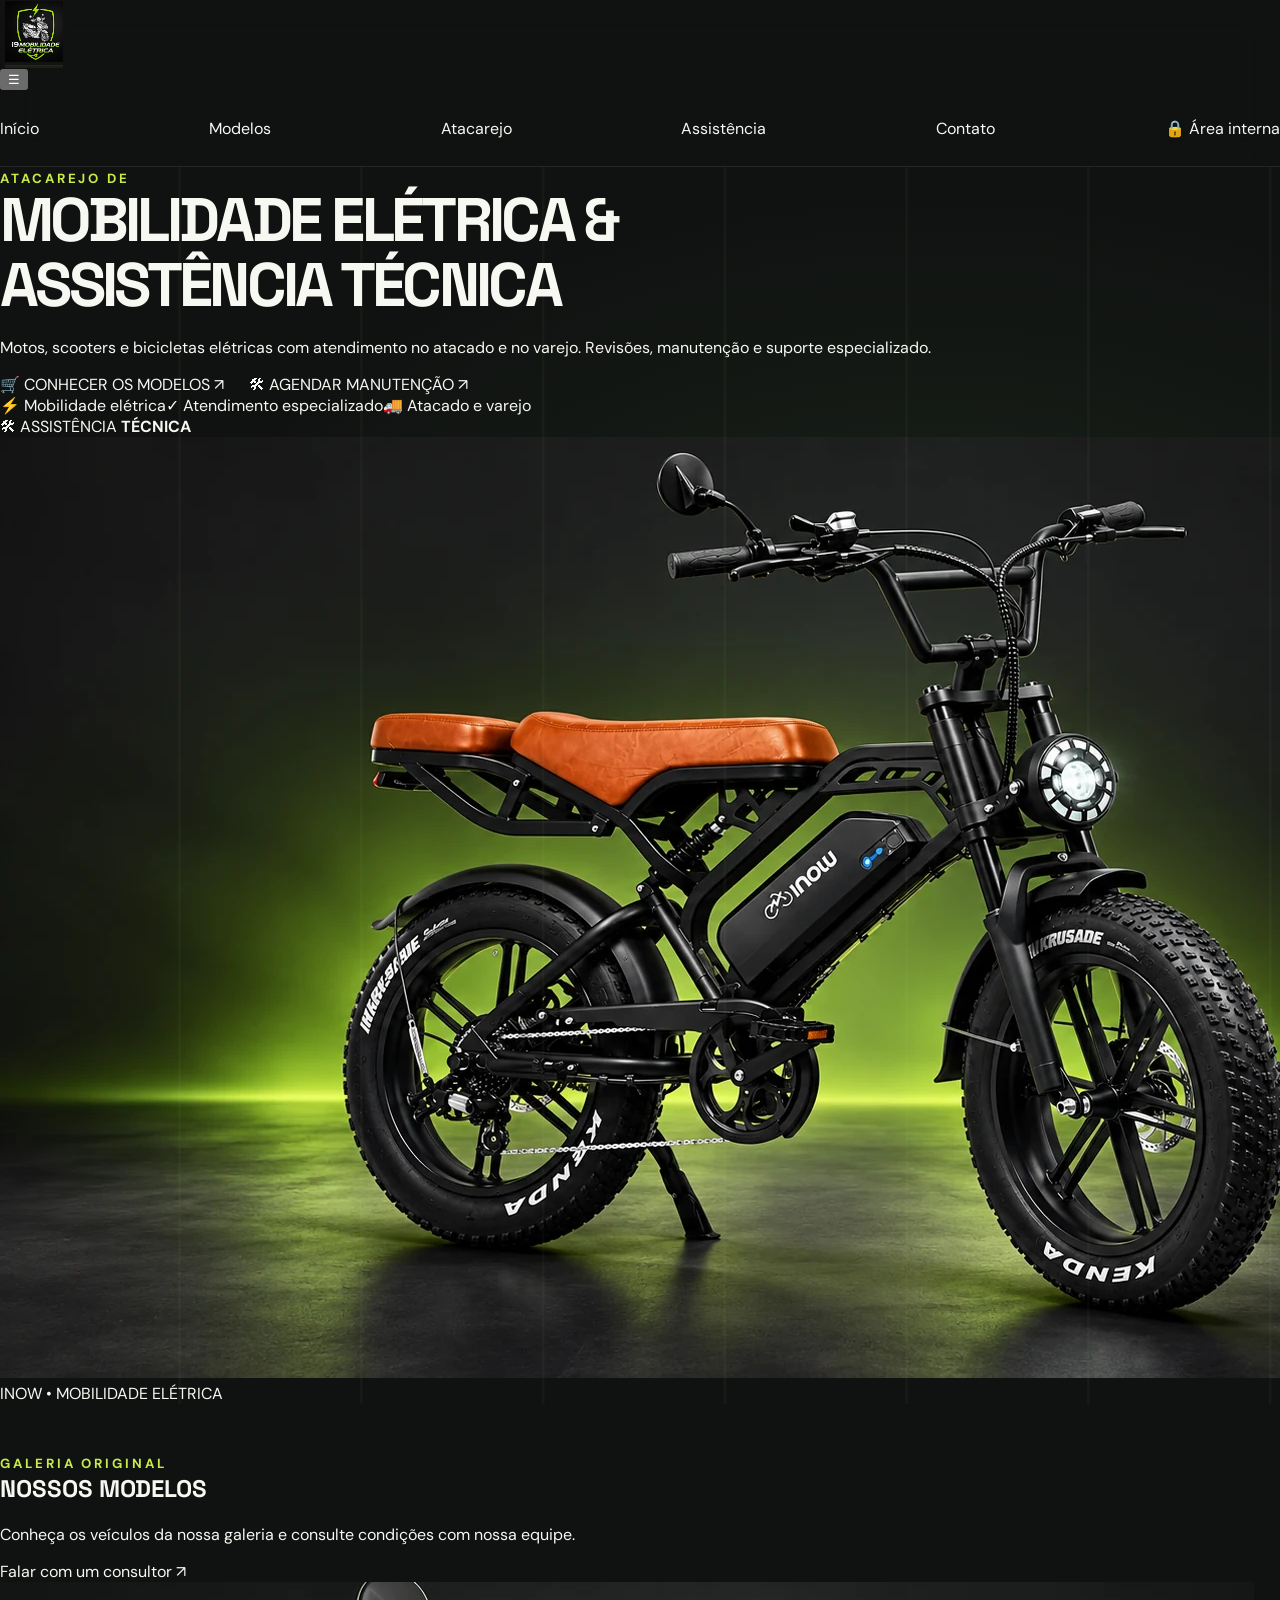
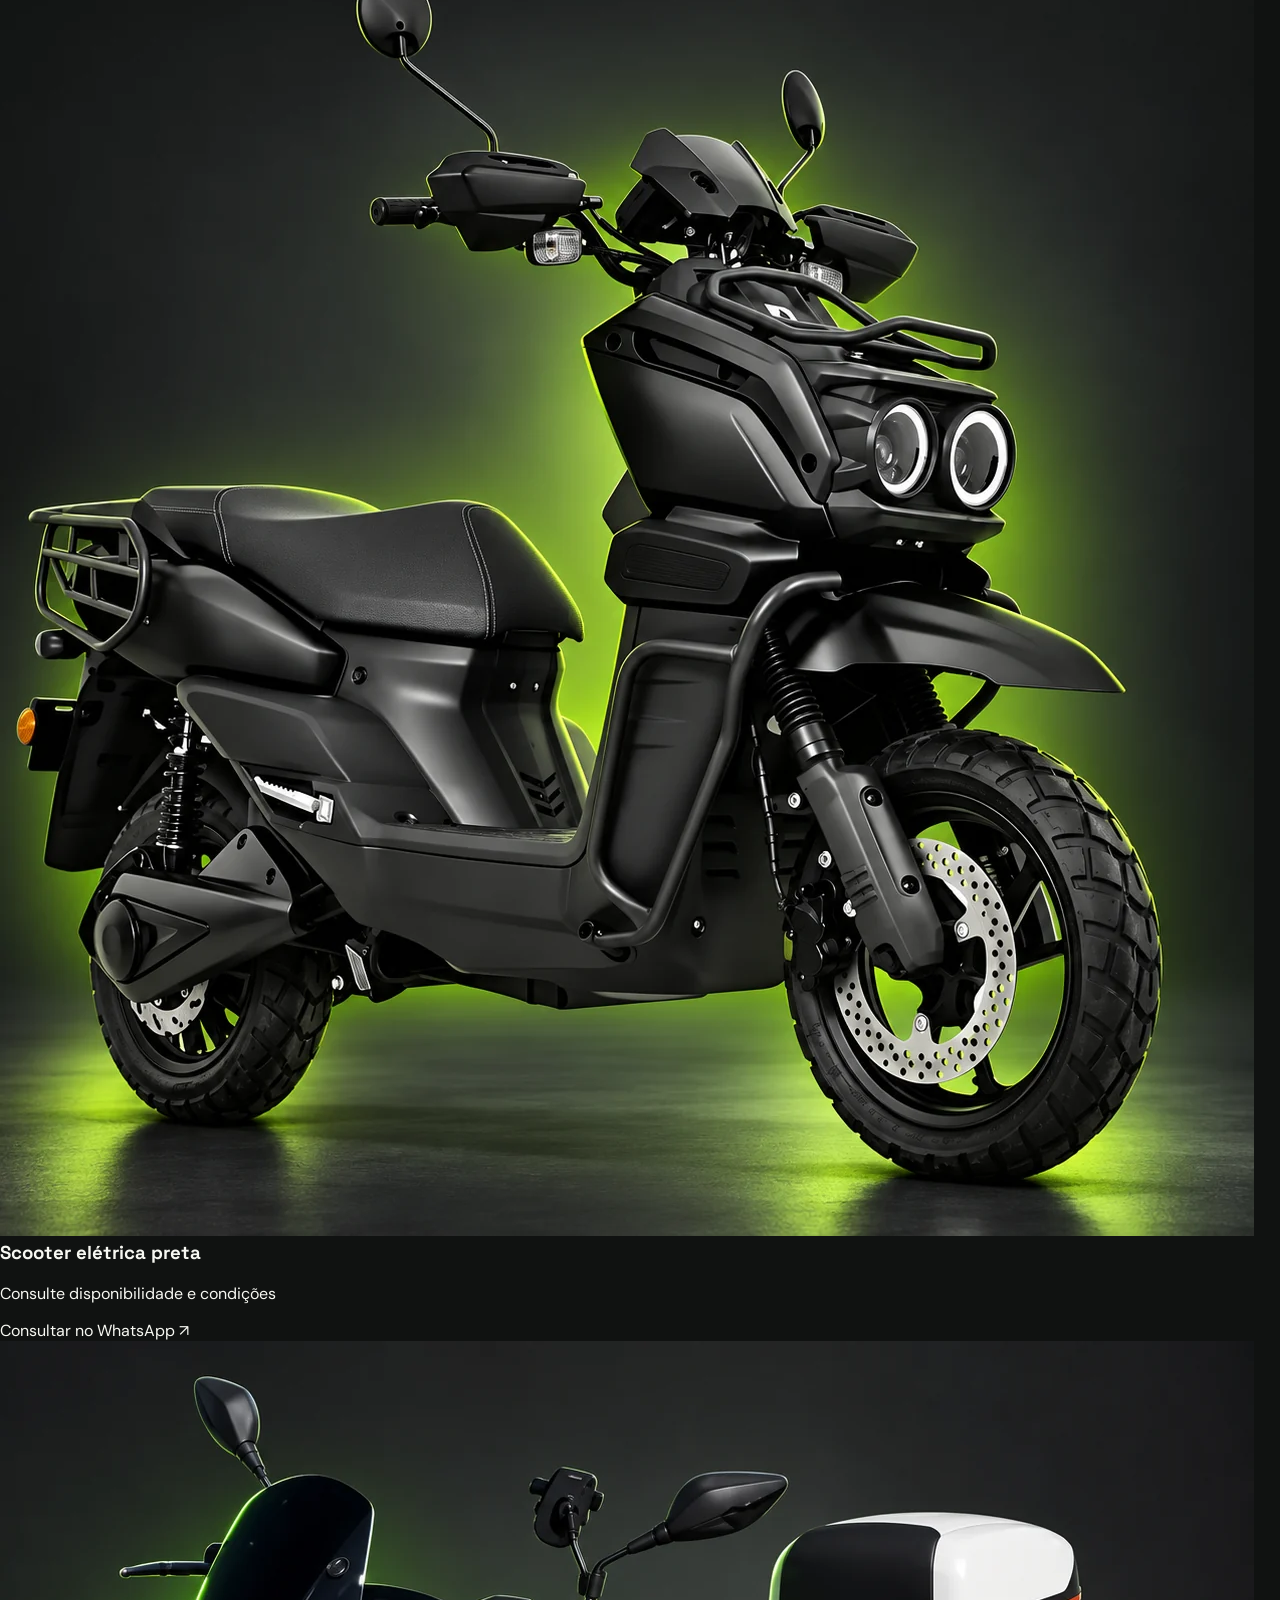
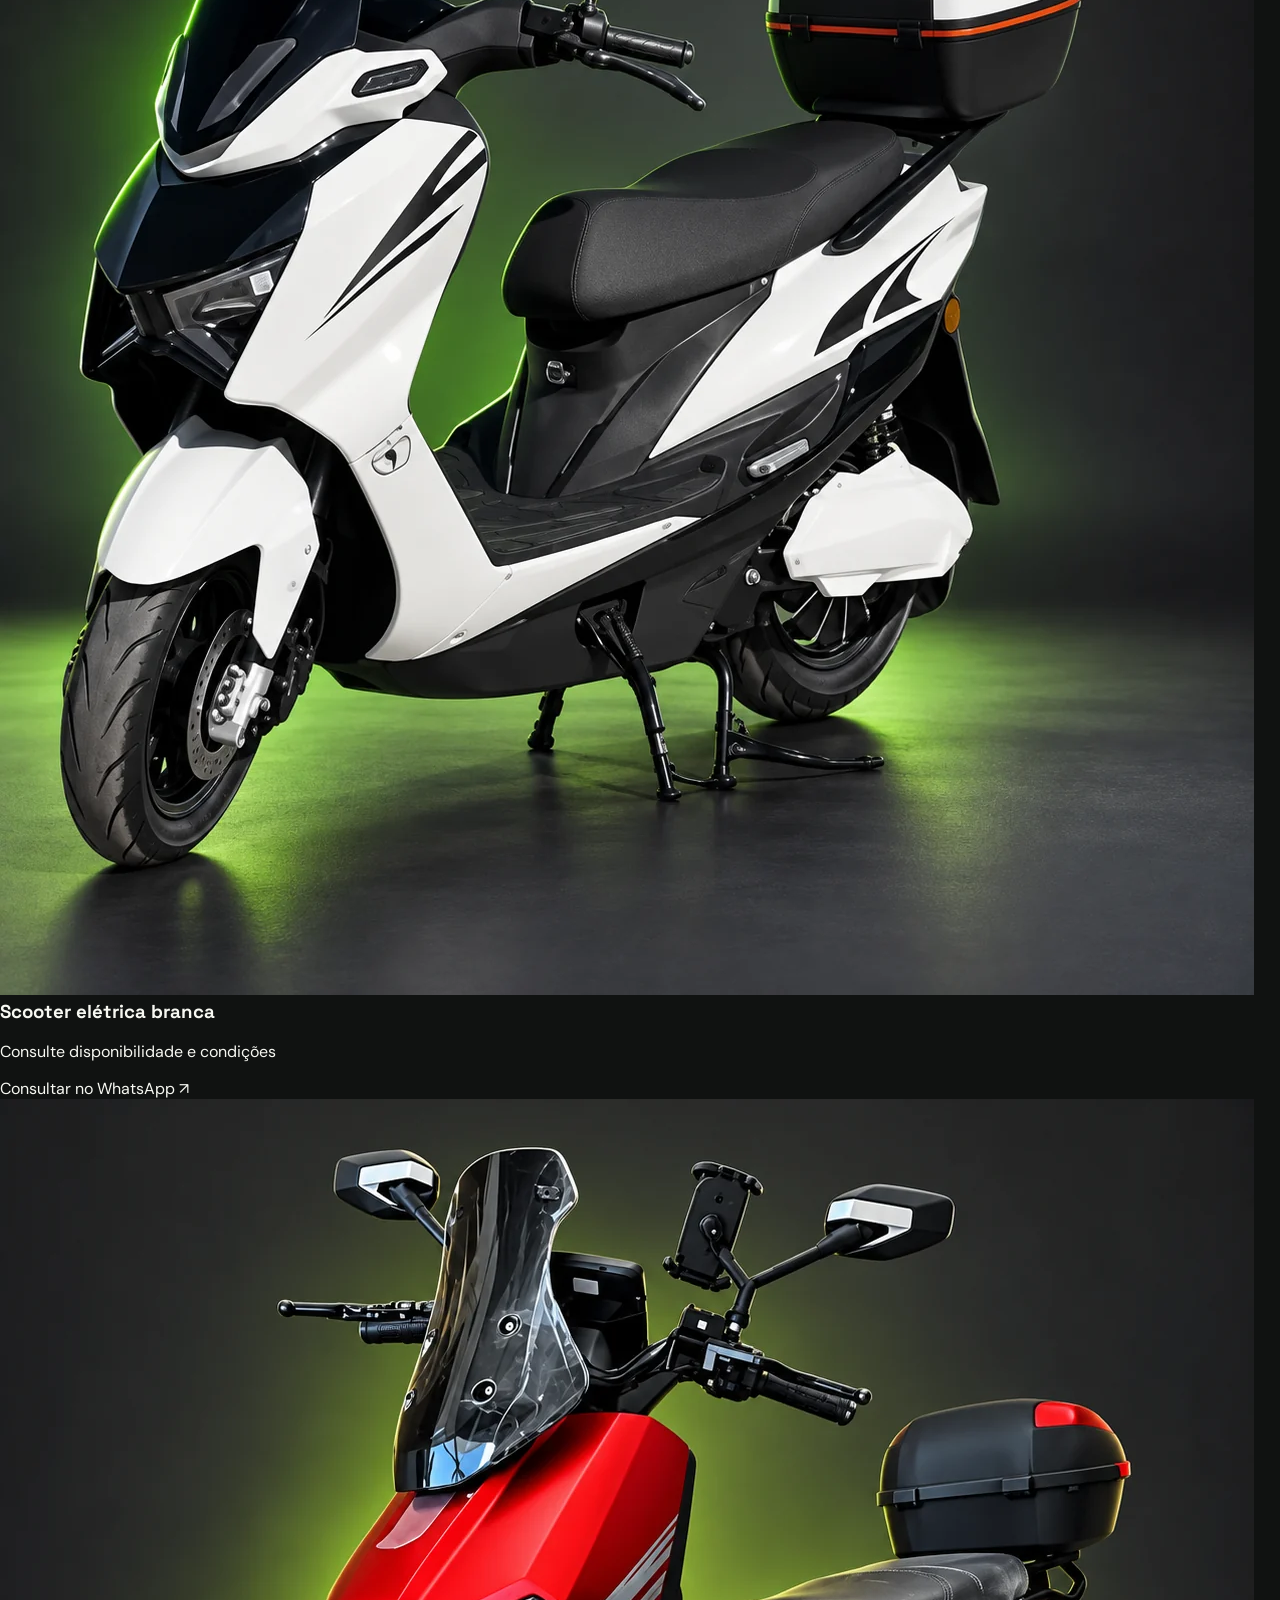
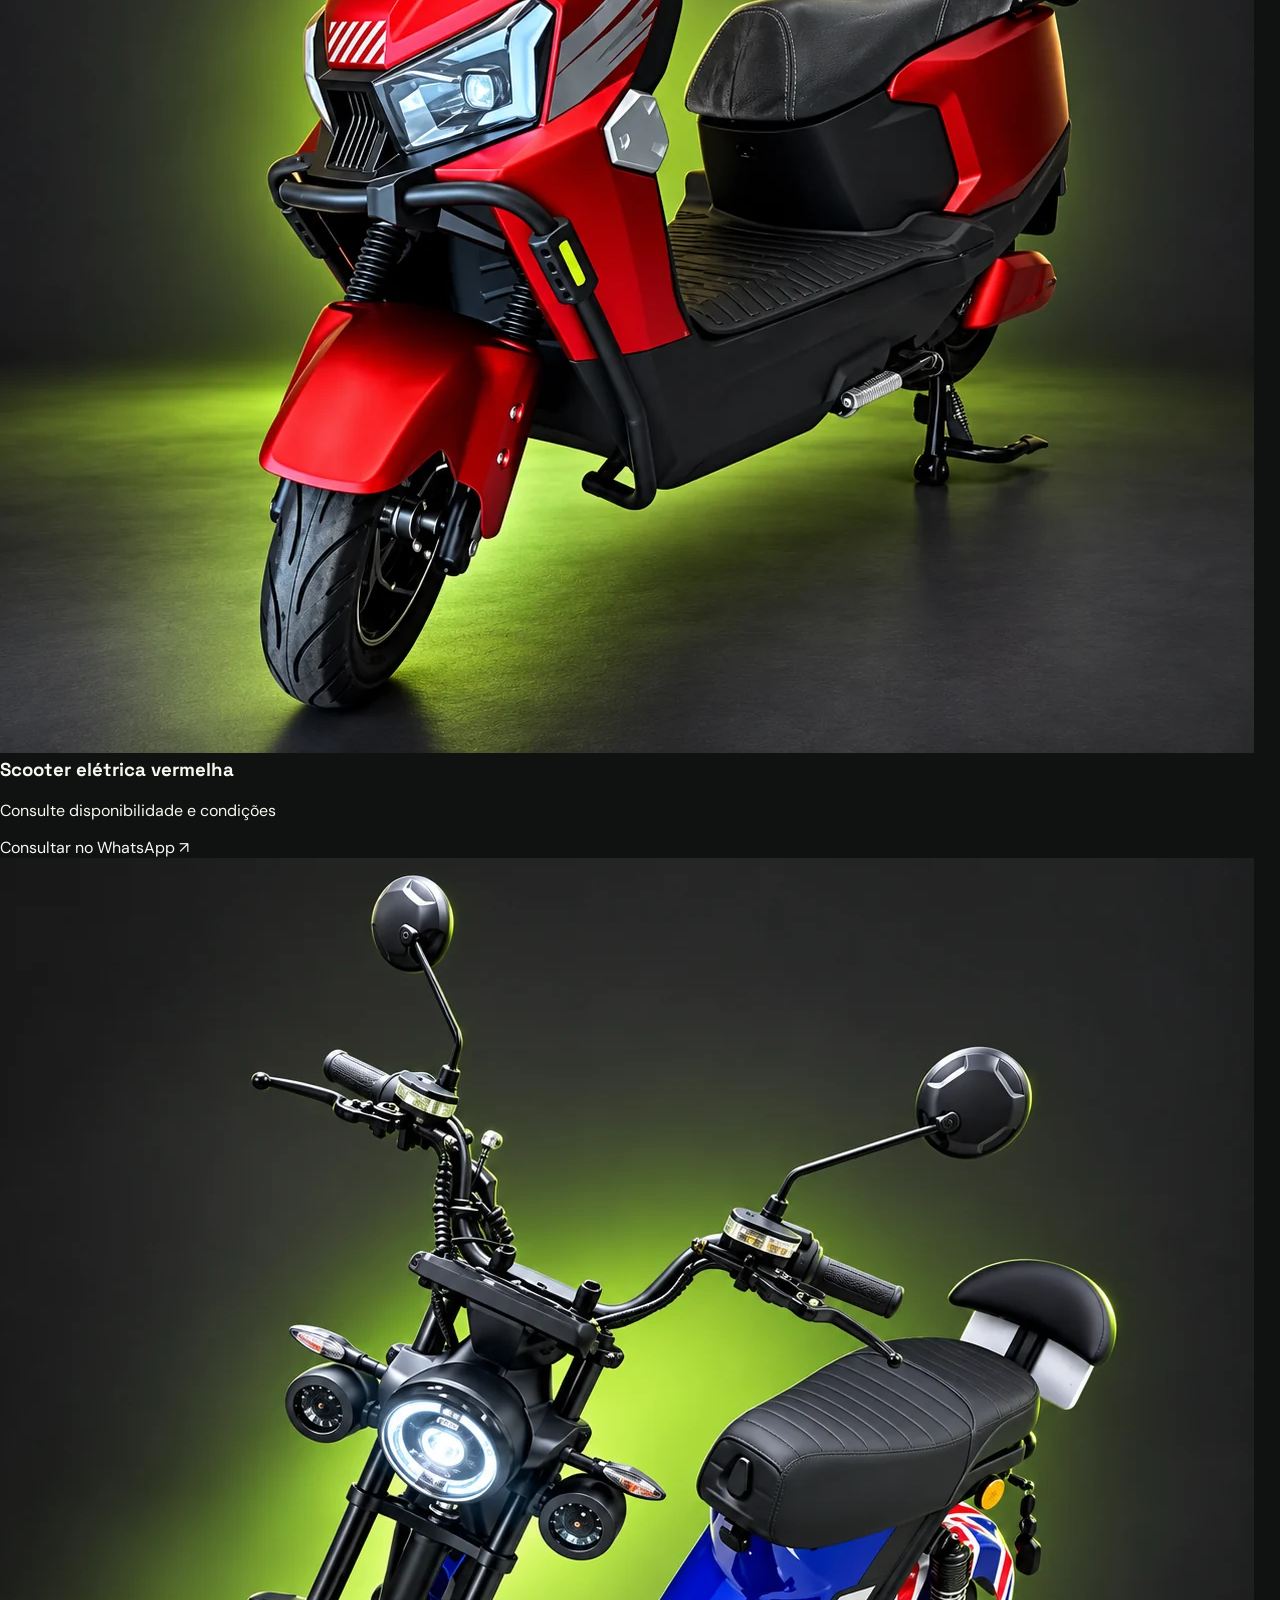
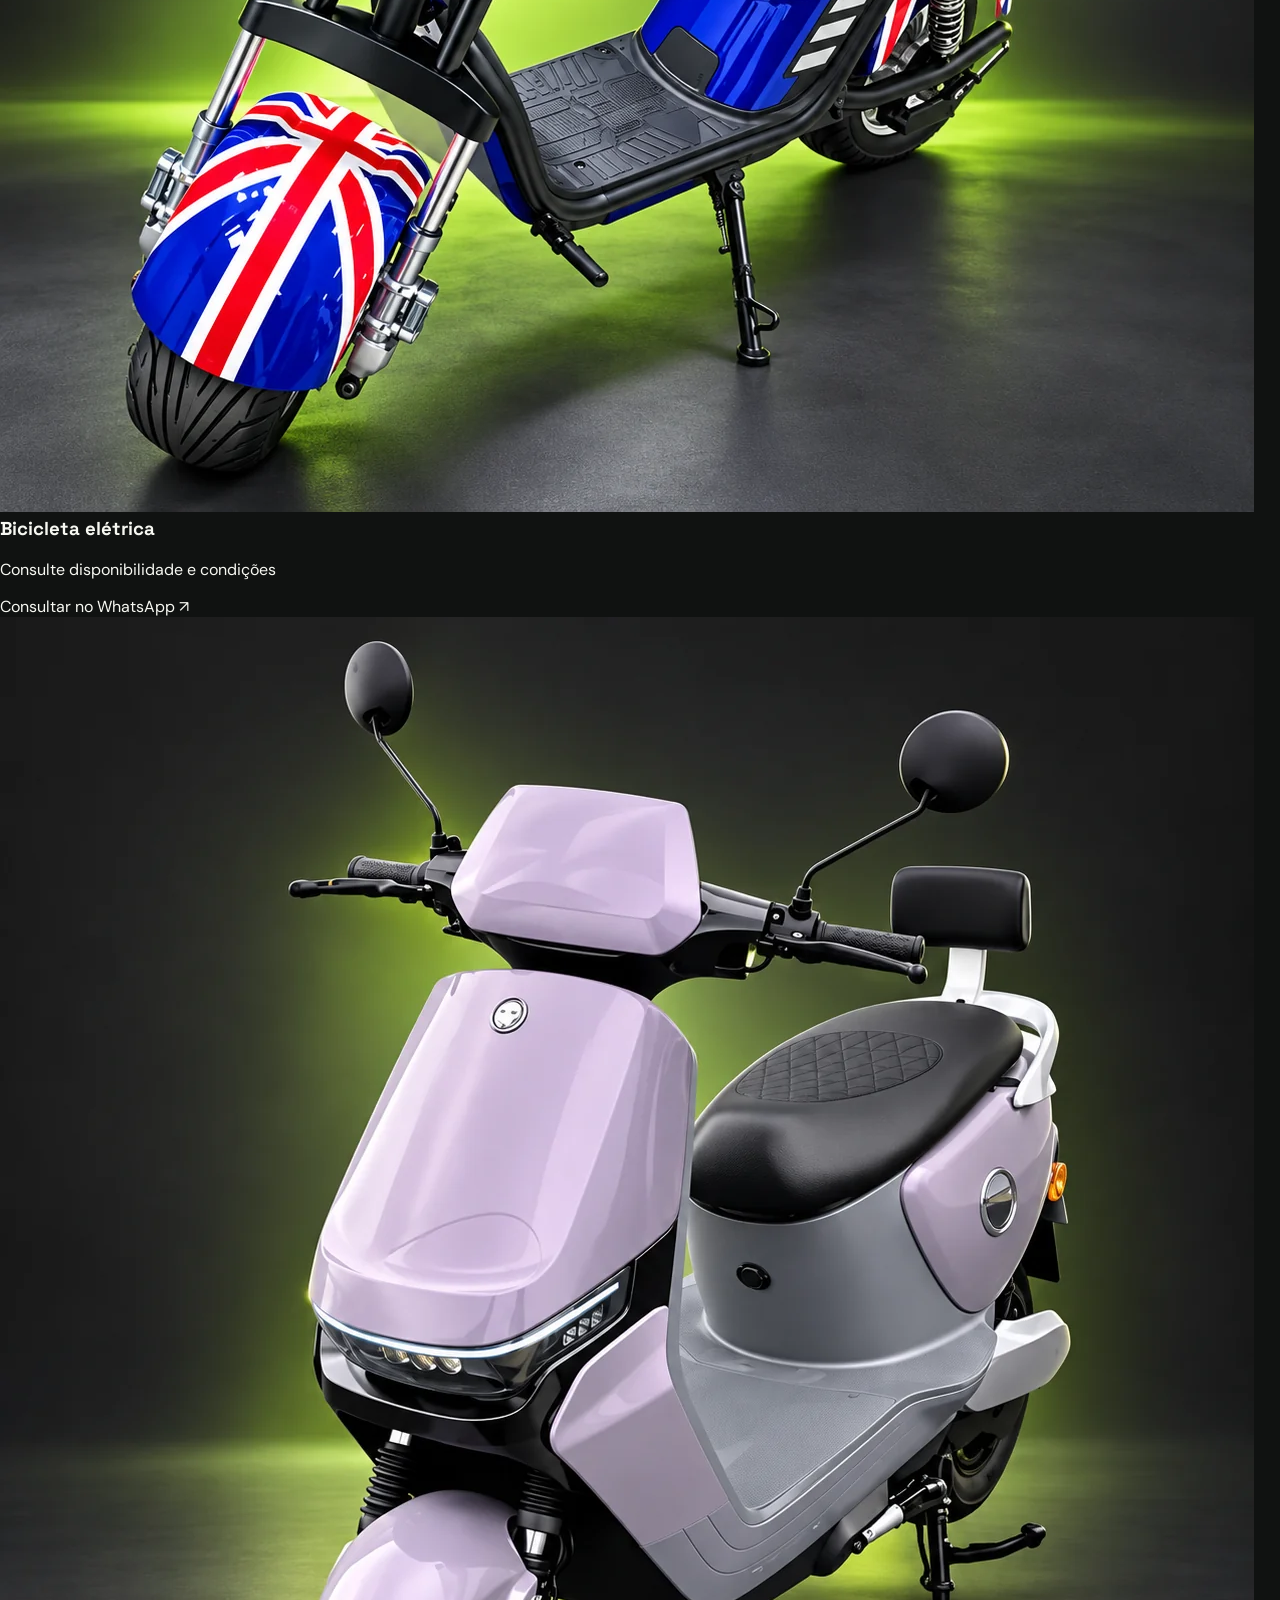
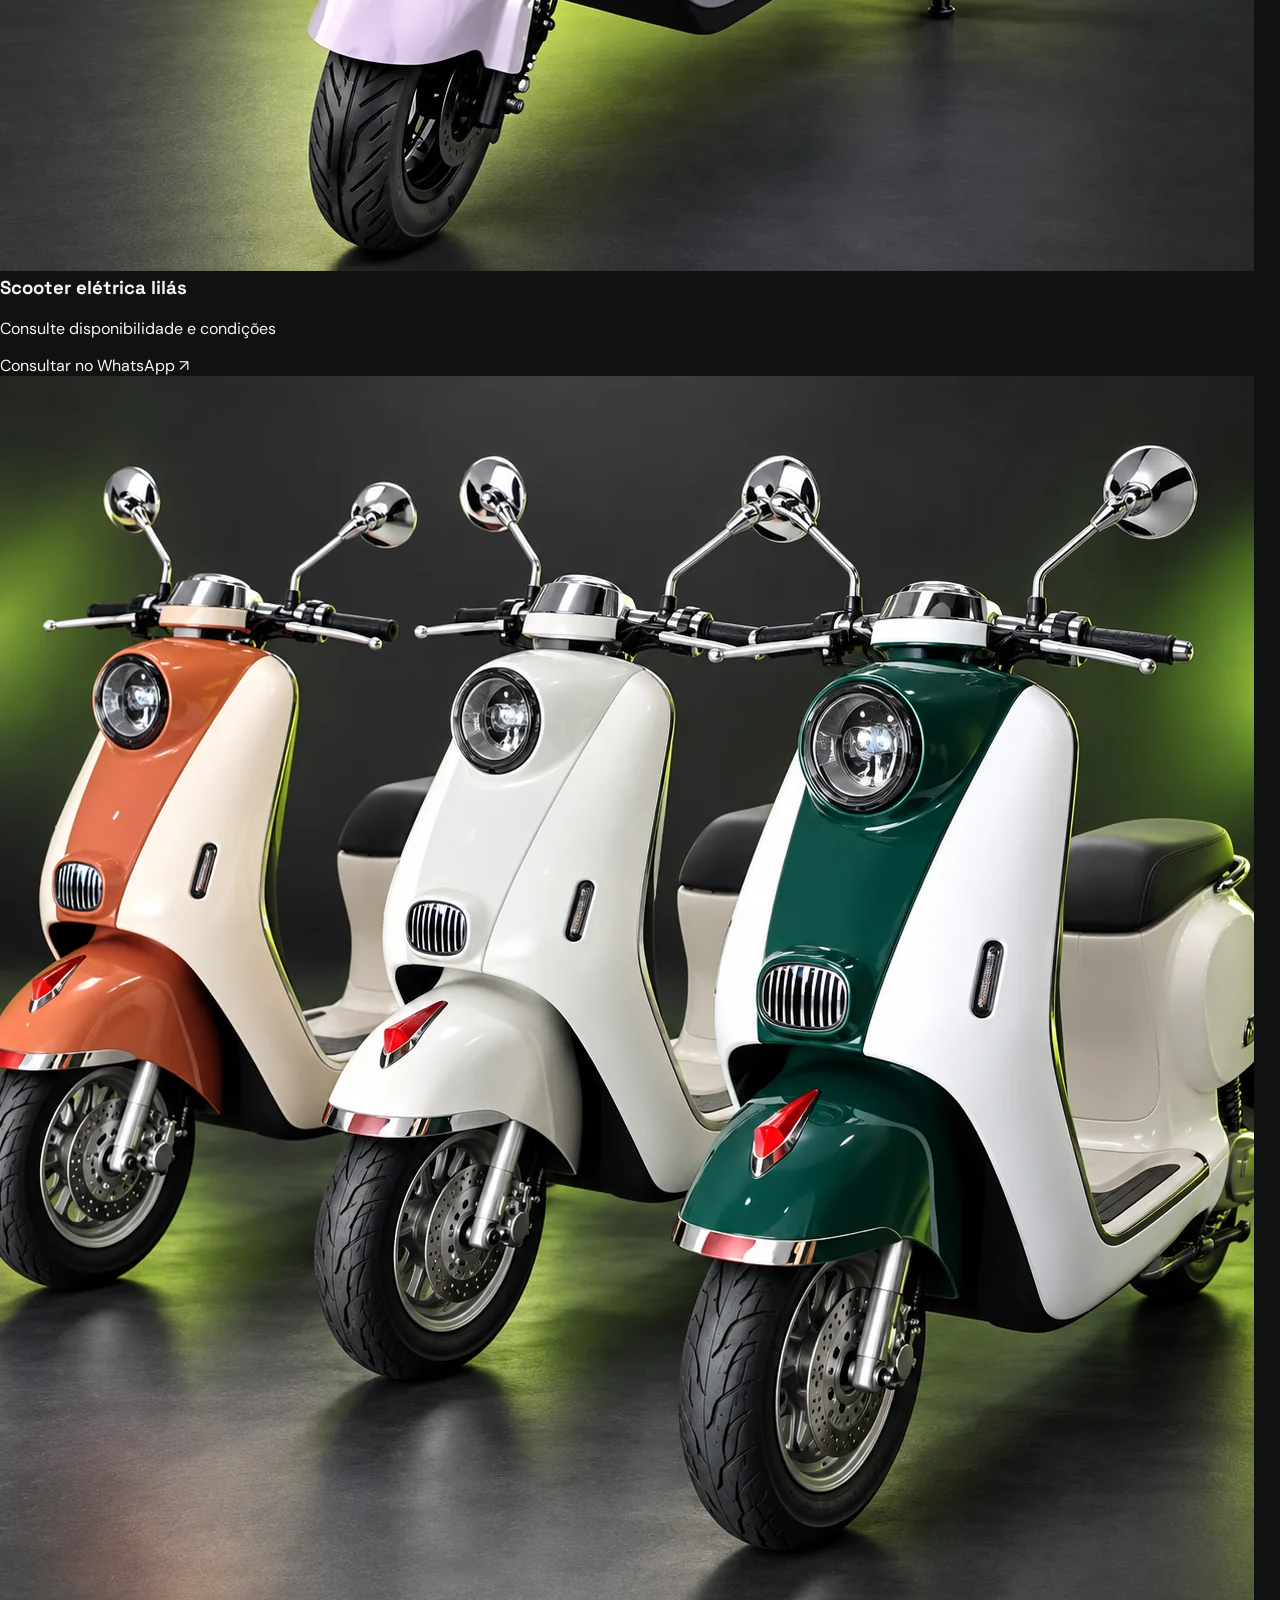
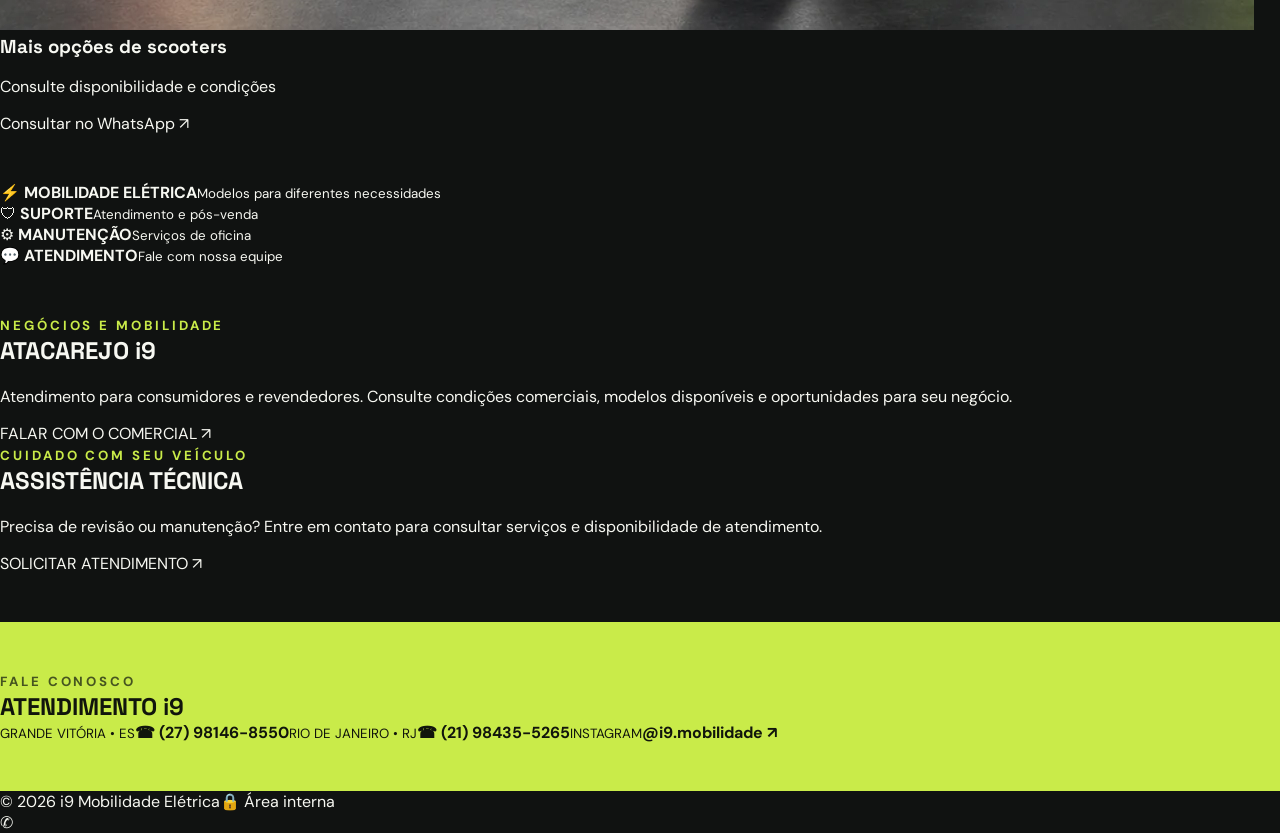
==== commit cbe87c63: "Redesenhar homepage i9 mantendo logo e seis imagens originais" ====
--- a/index.html
+++ b/index.html
@@ -1,19 +1,16 @@
 <!doctype html>
-<html lang="pt-BR"><head><meta charset="utf-8"><meta name="viewport" content="width=device-width, initial-scale=1"><title>i9 Mobilidade Elétrica | Autopropelidos</title><meta name="description" content="Mobilidade elétrica no atacado e no varejo."><link rel="icon" href="favicon.svg"><link rel="stylesheet" href="style.css"></head><body>
-  <header><div class="wrap nav"><a class="brand" href="#inicio" aria-label="i9 Mobilidade Elétrica, início"><img src="assets/logo-i9-original-20260925.jpg" alt="Símbolo original da i9 Mobilidade Elétrica"><span>i9 MOBILIDADE<small>ELÉTRICA</small></span></a><nav class="links" aria-label="Navegação principal"><a href="#galeria">Galeria</a><a href="#sobre">Sobre</a><a class="staff-link" href="/interno/" aria-label="Área interna" title="Área interna"><svg width="20" height="20" viewBox="0 0 24 24" fill="none" stroke="currentColor" stroke-width="2" stroke-linecap="round" stroke-linejoin="round" aria-hidden="true"><rect x="4" y="10" width="16" height="11" rx="2"/><path d="M8 10V7a4 4 0 0 1 8 0v3"/></svg></a><a href="#contato" class="navcta">Fale Conosco ↗</a></nav></div></header>
-  <main>
-    <section class="hero" id="inicio"><div class="wrap"><div><p class="eyebrow">i9 Mobilidade Elétrica • Atacarejo</p><h1>Autopropelidos.<br><em>Sem CNH e IPVA.</em></h1><p class="intro">Mobilidade elétrica no atacado e no varejo. Conheça os modelos e fale com a i9.<br><small class="legal-note">Condições aplicáveis aos veículos enquadrados como autopropelidos.</small></p></div><div class="product-stage"><img src="assets/logo-i9-original-20260925.jpg" alt="Logomarca i9 Mobilidade Elétrica" fetchpriority="high"></div></div></section>
-    <div class="strip"><div class="wrap"><span>Mobilidade elétrica</span><span>Uma nova jornada</span><span>i9 Mobilidade</span></div></div>
-    <section class="section gallery-section" id="galeria"><div class="wrap"><div class="gallery-heading"><div><p class="eyebrow">Mobilidade elétrica</p><h2 class="section-title">Galeria de modelos</h2></div></div><div class="gallery-grid">
-      <figure><img src="assets/modelo-i9-1.webp" alt="Scooter elétrica preta com faróis duplos" loading="lazy" width="1080" height="1350"></figure>
-      <figure><img src="assets/modelo-i9-2.webp" alt="Scooter elétrica branca com para-brisa" loading="lazy" width="1080" height="1350"></figure>
-      <figure><img src="assets/modelo-i9-3.webp" alt="Scooter elétrica vermelha com baú" loading="lazy" width="1080" height="1350"></figure>
-      <figure><img src="assets/modelo-i9-4.webp" alt="Bicicleta elétrica azul e preta" loading="lazy" width="1080" height="1350"></figure>
-      <figure><img src="assets/modelo-i9-5.webp" alt="Scooter elétrica lilás" loading="lazy" width="1080" height="1350"></figure>
-      <figure><img src="assets/modelo-i9-6.webp" alt="Três scooters elétricas nas cores laranja, branca e verde" loading="lazy" width="1080" height="1350"></figure>
-    </div></div></section>
-    <section class="section about" id="sobre"><div class="wrap about-grid"><div><p class="eyebrow">Quem somos</p><h2 class="section-title">Movimento com uma nova energia.</h2><p class="section-copy">A i9 Mobilidade Elétrica chega para aproximar você das motos elétricas. Atendemos no atacado e no varejo, com contatos dedicados para a Grande Vitória e o Rio de Janeiro.</p></div><div class="about-art"><img src="assets/bicicleta-inow-preta-fosca.webp" alt="Bicicleta elétrica Enova preta fosca com pneus largos e banco marrom"></div></div></section>
-    <section class="section contact" id="contato"><div class="wrap"><p class="eyebrow">Fale Conosco</p><h2 class="section-title">Escolha seu canal de atendimento.</h2><div class="contact-options"><a class="contact-option" href="https://wa.me/5527981468550" target="_blank" rel="noopener noreferrer"><span>WhatsApp · Grande Vitória</span><strong>(27) 98146-8550 ↗</strong></a><a class="contact-option" href="https://wa.me/5521984355265" target="_blank" rel="noopener noreferrer"><span>WhatsApp · Rio de Janeiro</span><strong>(21) 98435-5265 ↗</strong></a><a class="contact-option" href="https://www.instagram.com/i9.mobilidade/" target="_blank" rel="noopener noreferrer"><span>Instagram</span><strong>@i9.mobilidade ↗</strong></a></div></div></section>
-  </main>
-  <footer class="footer"><div class="wrap"><p>© 2026 i9 Mobilidade Elétrica</p></div></footer>
-</body></html>
+<html lang="pt-BR"><head><meta charset="utf-8"><meta name="viewport" content="width=device-width,initial-scale=1"><meta name="theme-color" content="#080d0b"><meta name="description" content="i9 Mobilidade Elétrica: atacarejo de motos, scooters e bicicletas elétricas e assistência técnica. Atendimento na Grande Vitória e no Rio de Janeiro."><title>i9 Mobilidade Elétrica | Atacarejo e Assistência Técnica</title><link rel="icon" href="favicon.svg"><link rel="stylesheet" href="style.css"></head>
+<body><header class="site-header"><div class="container header-inner"><a class="brand" href="#inicio" aria-label="i9 Mobilidade, início"><img src="assets/logo-i9-original-20260925.jpg" alt="Logo original i9 Mobilidade Elétrica"></a><button class="menu-toggle" aria-label="Abrir menu" aria-expanded="false" aria-controls="nav">☰</button><nav id="nav" class="nav"><a href="#inicio">Início</a><a href="#galeria">Modelos</a><a href="#atacarejo">Atacarejo</a><a href="#assistencia">Assistência</a><a href="#contato">Contato</a><a class="internal" href="/interno/" aria-label="Área interna protegida por senha">🔒 Área interna</a></nav></div></header>
+<main><section class="hero" id="inicio"><div class="container hero-layout"><div class="hero-copy"><span class="eyebrow">ATACAREJO DE</span><h1>MOBILIDADE ELÉTRICA <span>&amp; ASSISTÊNCIA TÉCNICA</span></h1><p>Motos, scooters e bicicletas elétricas com atendimento no atacado e no varejo. Revisões, manutenção e suporte especializado.</p><div class="hero-actions"><a class="btn primary" href="#galeria">🛒 CONHECER OS MODELOS <span>↗</span></a><a class="btn outline" href="https://wa.me/5527981468550?text=Ol%C3%A1%21%20Gostaria%20de%20agendar%20uma%20manuten%C3%A7%C3%A3o." target="_blank" rel="noopener noreferrer">🛠 AGENDAR MANUTENÇÃO <span>↗</span></a></div><div class="hero-benefits"><span>⚡ Mobilidade elétrica</span><span>✓ Atendimento especializado</span><span>🚚 Atacado e varejo</span></div></div><div class="hero-visual"><div class="workshop-sign">🛠 ASSISTÊNCIA <strong>TÉCNICA</strong></div><img src="assets/bicicleta-inow-preta-fosca.webp" alt="Bicicleta elétrica INOW na apresentação da assistência técnica"><span class="visual-label">INOW • MOBILIDADE ELÉTRICA</span></div></div></section>
+<section class="models section" id="galeria"><div class="container"><div class="section-heading"><div><span class="eyebrow">GALERIA ORIGINAL</span><h2>NOSSOS <span>MODELOS</span></h2><p>Conheça os veículos da nossa galeria e consulte condições com nossa equipe.</p></div><a class="text-action" href="#contato">Falar com um consultor ↗</a></div><div class="products">
+<article class="product"><img src="assets/modelo-i9-1.webp" alt="Scooter elétrica preta com faróis duplos" loading="lazy"><div class="product-body"><h3>Scooter elétrica preta</h3><p>Consulte disponibilidade e condições</p><a href="https://wa.me/5527981468550?text=Ol%C3%A1%21%20Tenho%20interesse%20na%20scooter%20preta%20da%20galeria%20i9." target="_blank" rel="noopener noreferrer">Consultar no WhatsApp ↗</a></div></article>
+<article class="product"><img src="assets/modelo-i9-2.webp" alt="Scooter elétrica branca com para-brisa" loading="lazy"><div class="product-body"><h3>Scooter elétrica branca</h3><p>Consulte disponibilidade e condições</p><a href="https://wa.me/5527981468550?text=Ol%C3%A1%21%20Tenho%20interesse%20na%20scooter%20branca%20da%20galeria%20i9." target="_blank" rel="noopener noreferrer">Consultar no WhatsApp ↗</a></div></article>
+<article class="product"><img src="assets/modelo-i9-3.webp" alt="Scooter elétrica vermelha com baú" loading="lazy"><div class="product-body"><h3>Scooter elétrica vermelha</h3><p>Consulte disponibilidade e condições</p><a href="https://wa.me/5527981468550?text=Ol%C3%A1%21%20Tenho%20interesse%20na%20scooter%20vermelha%20da%20galeria%20i9." target="_blank" rel="noopener noreferrer">Consultar no WhatsApp ↗</a></div></article>
+<article class="product"><img src="assets/modelo-i9-4.webp" alt="Bicicleta elétrica azul e preta" loading="lazy"><div class="product-body"><h3>Bicicleta elétrica</h3><p>Consulte disponibilidade e condições</p><a href="https://wa.me/5527981468550?text=Ol%C3%A1%21%20Tenho%20interesse%20na%20bicicleta%20el%C3%A9trica%20da%20galeria%20i9." target="_blank" rel="noopener noreferrer">Consultar no WhatsApp ↗</a></div></article>
+<article class="product"><img src="assets/modelo-i9-5.webp" alt="Scooter elétrica lilás" loading="lazy"><div class="product-body"><h3>Scooter elétrica lilás</h3><p>Consulte disponibilidade e condições</p><a href="https://wa.me/5527981468550?text=Ol%C3%A1%21%20Tenho%20interesse%20na%20scooter%20lil%C3%A1s%20da%20galeria%20i9." target="_blank" rel="noopener noreferrer">Consultar no WhatsApp ↗</a></div></article>
+<article class="product"><img src="assets/modelo-i9-6.webp" alt="Três scooters elétricas nas cores laranja, branca e verde" loading="lazy"><div class="product-body"><h3>Mais opções de scooters</h3><p>Consulte disponibilidade e condições</p><a href="https://wa.me/5527981468550?text=Ol%C3%A1%21%20Gostaria%20de%20conhecer%20as%20op%C3%A7%C3%B5es%20de%20scooters%20i9." target="_blank" rel="noopener noreferrer">Consultar no WhatsApp ↗</a></div></article>
+</div></div></section>
+<section class="benefits" aria-label="Diferenciais"><div class="container benefits-grid"><div>⚡ <strong>MOBILIDADE ELÉTRICA</strong><small>Modelos para diferentes necessidades</small></div><div>🛡 <strong>SUPORTE</strong><small>Atendimento e pós-venda</small></div><div>⚙ <strong>MANUTENÇÃO</strong><small>Serviços de oficina</small></div><div>💬 <strong>ATENDIMENTO</strong><small>Fale com nossa equipe</small></div></div></section>
+<section class="services section" id="atacarejo"><div class="container services-grid"><div><span class="eyebrow">NEGÓCIOS E MOBILIDADE</span><h2>ATACAREJO <span>i9</span></h2><p>Atendimento para consumidores e revendedores. Consulte condições comerciais, modelos disponíveis e oportunidades para seu negócio.</p><a class="btn primary" href="https://wa.me/5527981468550?text=Ol%C3%A1%21%20Quero%20saber%20sobre%20as%20condi%C3%A7%C3%B5es%20de%20atacarejo%20i9." target="_blank" rel="noopener noreferrer">FALAR COM O COMERCIAL ↗</a></div><div id="assistencia"><span class="eyebrow">CUIDADO COM SEU VEÍCULO</span><h2>ASSISTÊNCIA <span>TÉCNICA</span></h2><p>Precisa de revisão ou manutenção? Entre em contato para consultar serviços e disponibilidade de atendimento.</p><a class="btn outline" href="https://wa.me/5527981468550?text=Ol%C3%A1%21%20Preciso%20de%20atendimento%20na%20assist%C3%AAncia%20t%C3%A9cnica%20i9." target="_blank" rel="noopener noreferrer">SOLICITAR ATENDIMENTO ↗</a></div></div></section>
+<section class="contact section" id="contato"><div class="container"><div class="section-heading"><div><span class="eyebrow">FALE CONOSCO</span><h2>ATENDIMENTO <span>i9</span></h2></div></div><div class="contacts"><a href="https://wa.me/5527981468550" target="_blank" rel="noopener noreferrer"><small>GRANDE VITÓRIA • ES</small><strong>☎ (27) 98146-8550</strong></a><a href="https://wa.me/5521984355265" target="_blank" rel="noopener noreferrer"><small>RIO DE JANEIRO • RJ</small><strong>☎ (21) 98435-5265</strong></a><a href="https://www.instagram.com/i9.mobilidade/" target="_blank" rel="noopener noreferrer"><small>INSTAGRAM</small><strong>@i9.mobilidade ↗</strong></a></div></div></section></main>
+<footer><div class="container footer-inner"><span>© 2026 i9 Mobilidade Elétrica</span><a href="/interno/">🔒 Área interna</a></div></footer><a class="whatsapp-float" href="https://wa.me/5527981468550" target="_blank" rel="noopener noreferrer" aria-label="Fale com a i9 pelo WhatsApp">✆</a><script>const b=document.querySelector('.menu-toggle'),n=document.querySelector('.nav');b.addEventListener('click',()=>{const open=n.classList.toggle('open');b.setAttribute('aria-expanded',String(open))});n.querySelectorAll('a').forEach(a=>a.addEventListener('click',()=>{n.classList.remove('open');b.setAttribute('aria-expanded','false')}));</script></body></html>
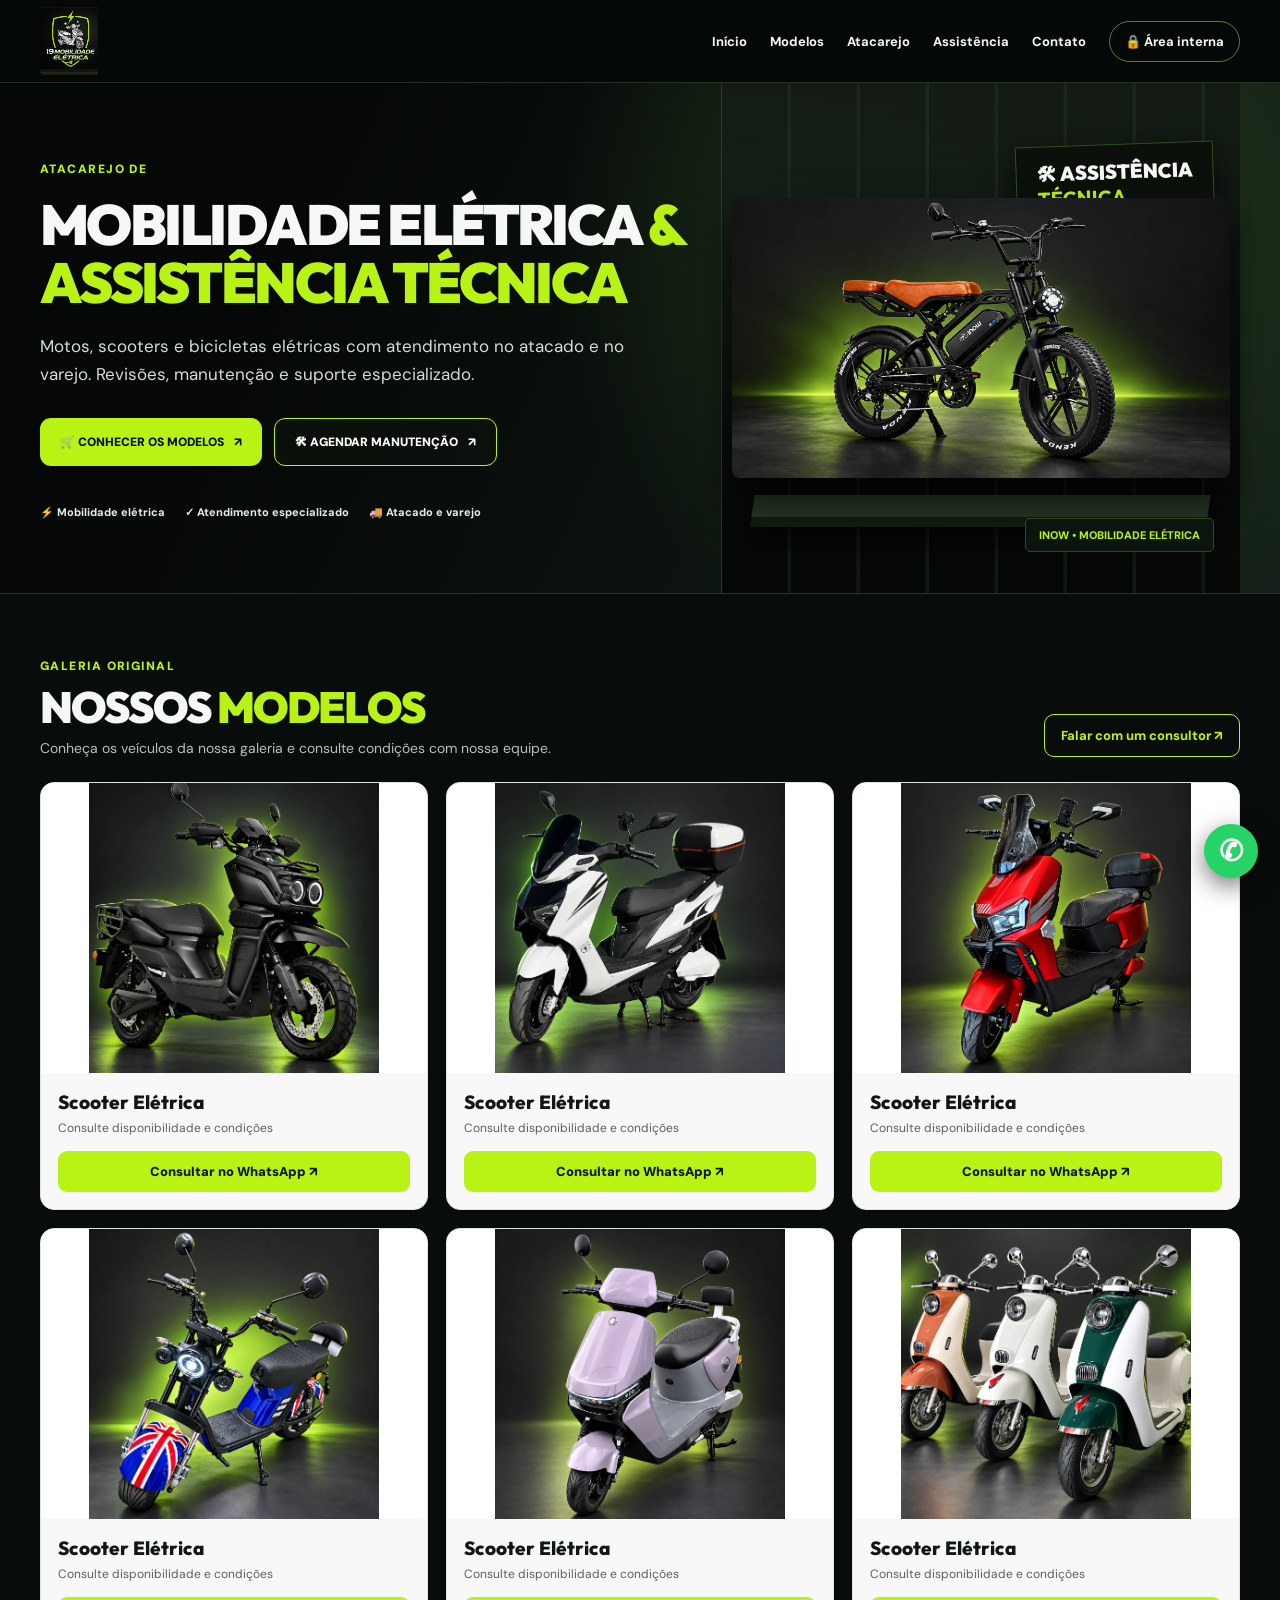
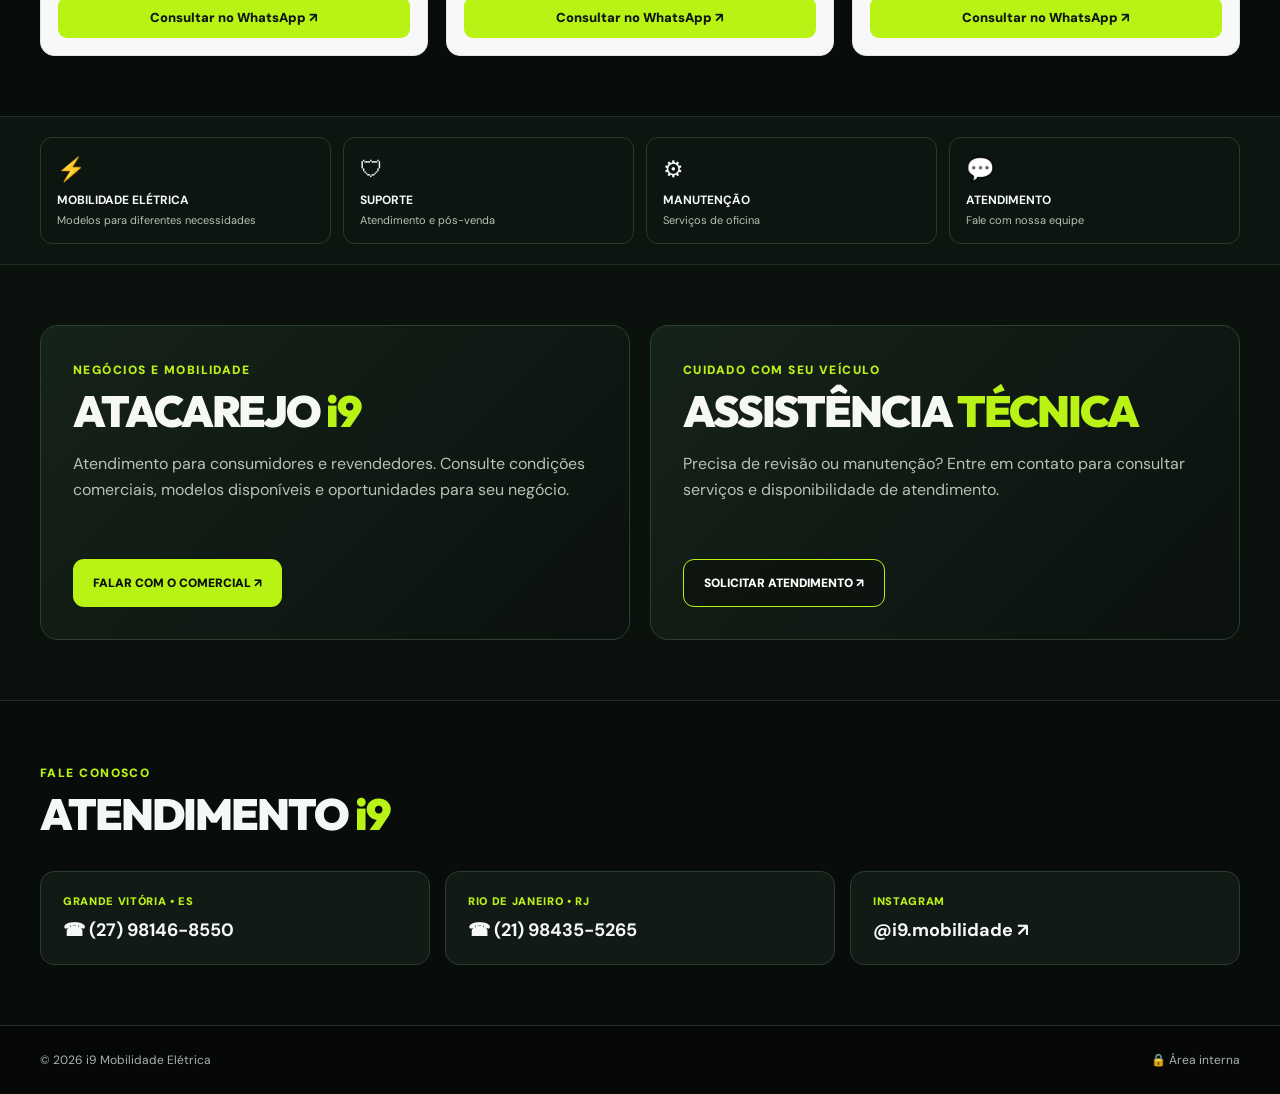
==== commit 3118321b: "Padronizar os seis títulos da galeria como Scooter Elétrica" ====
--- a/index.html
+++ b/index.html
@@ -3,12 +3,12 @@
 <body><header class="site-header"><div class="container header-inner"><a class="brand" href="#inicio" aria-label="i9 Mobilidade, início"><img src="assets/logo-i9-original-20260925.jpg" alt="Logo original i9 Mobilidade Elétrica"></a><button class="menu-toggle" aria-label="Abrir menu" aria-expanded="false" aria-controls="nav">☰</button><nav id="nav" class="nav"><a href="#inicio">Início</a><a href="#galeria">Modelos</a><a href="#atacarejo">Atacarejo</a><a href="#assistencia">Assistência</a><a href="#contato">Contato</a><a class="internal" href="/interno/" aria-label="Área interna protegida por senha">🔒 Área interna</a></nav></div></header>
 <main><section class="hero" id="inicio"><div class="container hero-layout"><div class="hero-copy"><span class="eyebrow">ATACAREJO DE</span><h1>MOBILIDADE ELÉTRICA <span>&amp; ASSISTÊNCIA TÉCNICA</span></h1><p>Motos, scooters e bicicletas elétricas com atendimento no atacado e no varejo. Revisões, manutenção e suporte especializado.</p><div class="hero-actions"><a class="btn primary" href="#galeria">🛒 CONHECER OS MODELOS <span>↗</span></a><a class="btn outline" href="https://wa.me/5527981468550?text=Ol%C3%A1%21%20Gostaria%20de%20agendar%20uma%20manuten%C3%A7%C3%A3o." target="_blank" rel="noopener noreferrer">🛠 AGENDAR MANUTENÇÃO <span>↗</span></a></div><div class="hero-benefits"><span>⚡ Mobilidade elétrica</span><span>✓ Atendimento especializado</span><span>🚚 Atacado e varejo</span></div></div><div class="hero-visual"><div class="workshop-sign">🛠 ASSISTÊNCIA <strong>TÉCNICA</strong></div><img src="assets/bicicleta-inow-preta-fosca.webp" alt="Bicicleta elétrica INOW na apresentação da assistência técnica"><span class="visual-label">INOW • MOBILIDADE ELÉTRICA</span></div></div></section>
 <section class="models section" id="galeria"><div class="container"><div class="section-heading"><div><span class="eyebrow">GALERIA ORIGINAL</span><h2>NOSSOS <span>MODELOS</span></h2><p>Conheça os veículos da nossa galeria e consulte condições com nossa equipe.</p></div><a class="text-action" href="#contato">Falar com um consultor ↗</a></div><div class="products">
-<article class="product"><img src="assets/modelo-i9-1.webp" alt="Scooter elétrica preta com faróis duplos" loading="lazy"><div class="product-body"><h3>Scooter elétrica preta</h3><p>Consulte disponibilidade e condições</p><a href="https://wa.me/5527981468550?text=Ol%C3%A1%21%20Tenho%20interesse%20na%20scooter%20preta%20da%20galeria%20i9." target="_blank" rel="noopener noreferrer">Consultar no WhatsApp ↗</a></div></article>
-<article class="product"><img src="assets/modelo-i9-2.webp" alt="Scooter elétrica branca com para-brisa" loading="lazy"><div class="product-body"><h3>Scooter elétrica branca</h3><p>Consulte disponibilidade e condições</p><a href="https://wa.me/5527981468550?text=Ol%C3%A1%21%20Tenho%20interesse%20na%20scooter%20branca%20da%20galeria%20i9." target="_blank" rel="noopener noreferrer">Consultar no WhatsApp ↗</a></div></article>
-<article class="product"><img src="assets/modelo-i9-3.webp" alt="Scooter elétrica vermelha com baú" loading="lazy"><div class="product-body"><h3>Scooter elétrica vermelha</h3><p>Consulte disponibilidade e condições</p><a href="https://wa.me/5527981468550?text=Ol%C3%A1%21%20Tenho%20interesse%20na%20scooter%20vermelha%20da%20galeria%20i9." target="_blank" rel="noopener noreferrer">Consultar no WhatsApp ↗</a></div></article>
-<article class="product"><img src="assets/modelo-i9-4.webp" alt="Bicicleta elétrica azul e preta" loading="lazy"><div class="product-body"><h3>Bicicleta elétrica</h3><p>Consulte disponibilidade e condições</p><a href="https://wa.me/5527981468550?text=Ol%C3%A1%21%20Tenho%20interesse%20na%20bicicleta%20el%C3%A9trica%20da%20galeria%20i9." target="_blank" rel="noopener noreferrer">Consultar no WhatsApp ↗</a></div></article>
-<article class="product"><img src="assets/modelo-i9-5.webp" alt="Scooter elétrica lilás" loading="lazy"><div class="product-body"><h3>Scooter elétrica lilás</h3><p>Consulte disponibilidade e condições</p><a href="https://wa.me/5527981468550?text=Ol%C3%A1%21%20Tenho%20interesse%20na%20scooter%20lil%C3%A1s%20da%20galeria%20i9." target="_blank" rel="noopener noreferrer">Consultar no WhatsApp ↗</a></div></article>
-<article class="product"><img src="assets/modelo-i9-6.webp" alt="Três scooters elétricas nas cores laranja, branca e verde" loading="lazy"><div class="product-body"><h3>Mais opções de scooters</h3><p>Consulte disponibilidade e condições</p><a href="https://wa.me/5527981468550?text=Ol%C3%A1%21%20Gostaria%20de%20conhecer%20as%20op%C3%A7%C3%B5es%20de%20scooters%20i9." target="_blank" rel="noopener noreferrer">Consultar no WhatsApp ↗</a></div></article>
+<article class="product"><img src="assets/modelo-i9-1.webp" alt="Scooter elétrica preta com faróis duplos" loading="lazy"><div class="product-body"><h3>Scooter Elétrica</h3><p>Consulte disponibilidade e condições</p><a href="https://wa.me/5527981468550?text=Ol%C3%A1%21%20Tenho%20interesse%20na%20scooter%20preta%20da%20galeria%20i9." target="_blank" rel="noopener noreferrer">Consultar no WhatsApp ↗</a></div></article>
+<article class="product"><img src="assets/modelo-i9-2.webp" alt="Scooter elétrica branca com para-brisa" loading="lazy"><div class="product-body"><h3>Scooter Elétrica</h3><p>Consulte disponibilidade e condições</p><a href="https://wa.me/5527981468550?text=Ol%C3%A1%21%20Tenho%20interesse%20na%20scooter%20branca%20da%20galeria%20i9." target="_blank" rel="noopener noreferrer">Consultar no WhatsApp ↗</a></div></article>
+<article class="product"><img src="assets/modelo-i9-3.webp" alt="Scooter elétrica vermelha com baú" loading="lazy"><div class="product-body"><h3>Scooter Elétrica</h3><p>Consulte disponibilidade e condições</p><a href="https://wa.me/5527981468550?text=Ol%C3%A1%21%20Tenho%20interesse%20na%20scooter%20vermelha%20da%20galeria%20i9." target="_blank" rel="noopener noreferrer">Consultar no WhatsApp ↗</a></div></article>
+<article class="product"><img src="assets/modelo-i9-4.webp" alt="Bicicleta elétrica azul e preta" loading="lazy"><div class="product-body"><h3>Scooter Elétrica</h3><p>Consulte disponibilidade e condições</p><a href="https://wa.me/5527981468550?text=Ol%C3%A1%21%20Tenho%20interesse%20na%20bicicleta%20el%C3%A9trica%20da%20galeria%20i9." target="_blank" rel="noopener noreferrer">Consultar no WhatsApp ↗</a></div></article>
+<article class="product"><img src="assets/modelo-i9-5.webp" alt="Scooter elétrica lilás" loading="lazy"><div class="product-body"><h3>Scooter Elétrica</h3><p>Consulte disponibilidade e condições</p><a href="https://wa.me/5527981468550?text=Ol%C3%A1%21%20Tenho%20interesse%20na%20scooter%20lil%C3%A1s%20da%20galeria%20i9." target="_blank" rel="noopener noreferrer">Consultar no WhatsApp ↗</a></div></article>
+<article class="product"><img src="assets/modelo-i9-6.webp" alt="Três scooters elétricas nas cores laranja, branca e verde" loading="lazy"><div class="product-body"><h3>Scooter Elétrica</h3><p>Consulte disponibilidade e condições</p><a href="https://wa.me/5527981468550?text=Ol%C3%A1%21%20Gostaria%20de%20conhecer%20as%20op%C3%A7%C3%B5es%20de%20scooters%20i9." target="_blank" rel="noopener noreferrer">Consultar no WhatsApp ↗</a></div></article>
 </div></div></section>
 <section class="benefits" aria-label="Diferenciais"><div class="container benefits-grid"><div>⚡ <strong>MOBILIDADE ELÉTRICA</strong><small>Modelos para diferentes necessidades</small></div><div>🛡 <strong>SUPORTE</strong><small>Atendimento e pós-venda</small></div><div>⚙ <strong>MANUTENÇÃO</strong><small>Serviços de oficina</small></div><div>💬 <strong>ATENDIMENTO</strong><small>Fale com nossa equipe</small></div></div></section>
 <section class="services section" id="atacarejo"><div class="container services-grid"><div><span class="eyebrow">NEGÓCIOS E MOBILIDADE</span><h2>ATACAREJO <span>i9</span></h2><p>Atendimento para consumidores e revendedores. Consulte condições comerciais, modelos disponíveis e oportunidades para seu negócio.</p><a class="btn primary" href="https://wa.me/5527981468550?text=Ol%C3%A1%21%20Quero%20saber%20sobre%20as%20condi%C3%A7%C3%B5es%20de%20atacarejo%20i9." target="_blank" rel="noopener noreferrer">FALAR COM O COMERCIAL ↗</a></div><div id="assistencia"><span class="eyebrow">CUIDADO COM SEU VEÍCULO</span><h2>ASSISTÊNCIA <span>TÉCNICA</span></h2><p>Precisa de revisão ou manutenção? Entre em contato para consultar serviços e disponibilidade de atendimento.</p><a class="btn outline" href="https://wa.me/5527981468550?text=Ol%C3%A1%21%20Preciso%20de%20atendimento%20na%20assist%C3%AAncia%20t%C3%A9cnica%20i9." target="_blank" rel="noopener noreferrer">SOLICITAR ATENDIMENTO ↗</a></div></div></section>
--- a/style.css
+++ b/style.css
@@ -1,95 +1,3 @@
-@import url("https://fonts.googleapis.com/css2?family=DM+Sans:wght@400;500;600;700&family=Space+Grotesk:wght@400;500;600;700&family=Outfit:wght@400;500;600;700&display=swap");
-
-    :root{color-scheme:dark;--bg:#101211;--panel:#191c19;--lime:#c9eb49;--white:#f7f8f2;--muted:#b8beb3;--line:#3a4038;font-family:'DM Sans',sans-serif}*{box-sizing:border-box}html{scroll-behavior:smooth}body{margin:0;background:var(--bg);color:var(--white)}a{color:inherit;text-decoration:none}button,a{ -webkit-tap-highlight-color:transparent}a:focus-visible{outline:3px solid var(--lime);outline-offset:5px}header{position:sticky;top:0;z-index:10;background:rgba(16,18,17,.94);backdrop-filter:blur(16px);border-bottom:1px solid #ffffff16}.wrap{width:min(1180px,calc(100% - 48px));margin:auto}.nav{min-height:82px;display:flex;align-items:center;justify-content:space-between;gap:24px}.brand{display:flex;align-items:center;gap:12px;min-width:0}.brand img{width:54px;height:54px;border-radius:11px;object-fit:cover}.brand span{font-family:'Space Grotesk',sans-serif;font-weight:700;font-size:1.04rem;line-height:1.08;letter-spacing:-.04em}.brand small{display:block;font-size:.66rem;letter-spacing:.18em;color:var(--lime);margin-top:4px}.links{display:flex;align-items:center;gap:32px;font-size:.92rem;font-weight:600}.links a:hover,.footer a:hover{color:var(--lime)}.navcta,.button{display:inline-flex;align-items:center;justify-content:center;gap:12px;border-radius:4px;background:var(--lime);color:#11150c;font-weight:700;min-height:50px;padding:0 22px;transition:transform .2s,background .2s}.navcta:hover,.button:hover{background:#defb6a;transform:translateY(-2px)}.hero{position:relative;overflow:hidden;min-height:670px;display:flex;align-items:center;background:radial-gradient(ellipse at 73% 48%,#344327 0%,#171e17 26%,#101211 62%)}.hero:before{content:'';position:absolute;inset:0;background:repeating-linear-gradient(90deg,transparent 0,transparent 13.9%,#d5f58d0b 14%,transparent 14.2%);pointer-events:none}.hero .wrap{display:grid;grid-template-columns:1.1fr .9fr;gap:50px;align-items:center;position:relative;padding:95px 0 110px}.eyebrow{color:var(--lime);font-size:.83rem;letter-spacing:.22em;font-weight:700;text-transform:uppercase;margin:0 0 24px}h1,h2,h3,p{margin-top:0}h1,h2,h3{font-family:'Space Grotesk',sans-serif}h1{font-size:clamp(3.3rem,6.6vw,6.8rem);line-height:.99;letter-spacing:-.075em;max-width:770px;margin-bottom:28px}h1 em{font-style:normal;color:var(--lime)}.intro{color:#d4dacd;line-height:1.7;font-size:1.18rem;max-width:570px;margin-bottom:38px}.hero-actions{display:flex;align-items:center;gap:25px;flex-wrap:wrap}.text-link{font-weight:700;border-bottom:1px solid var(--lime);padding-bottom:7px}.mark-stage{display:grid;place-items:center;min-height:430px;position:relative}.mark-stage:before{content:'';position:absolute;width:min(440px,100%);aspect-ratio:1;border:1px solid #c9eb4939;border-radius:50%;box-shadow:0 0 0 40px #c9eb4907,0 0 0 100px #c9eb4905}.mark-stage img{width:230px;height:230px;object-fit:cover;border-radius:26px;position:relative;box-shadow:0 30px 90px #0009,0 0 60px #c9eb4922;image-rendering:auto}.mark-stage .caption{position:absolute;right:0;bottom:16px;color:var(--lime);font-size:.75rem;letter-spacing:.17em;text-transform:uppercase;writing-mode:vertical-rl}.strip{background:var(--lime);color:#11150c;padding:16px 0;font-family:'Space Grotesk';font-weight:700;letter-spacing:.1em;text-transform:uppercase}.strip .wrap{display:flex;justify-content:space-between;gap:20px;font-size:.78rem}.section{padding:110px 0}.section-title{font-size:clamp(2.5rem,4vw,4.2rem);letter-spacing:-.06em;line-height:1.08;max-width:790px}.section-copy{color:var(--muted);font-size:1.1rem;line-height:1.75;max-width:650px}.section-top{display:flex;justify-content:space-between;align-items:end;gap:30px;margin-bottom:45px}.cards{display:grid;grid-template-columns:repeat(3,1fr);gap:16px}.card{background:var(--panel);border:1px solid var(--line);padding:34px;min-height:300px;display:flex;flex-direction:column;justify-content:space-between;transition:border-color .2s,transform .2s}.card:hover{border-color:var(--lime);transform:translateY(-4px)}.card .num{font:700 .85rem 'Space Grotesk';color:var(--lime)}.card h3{font-size:1.65rem;letter-spacing:-.04em;margin:0 0 14px}.card p{color:var(--muted);line-height:1.65;margin:0}.about{background:#1b2019;border-block:1px solid var(--line)}.about-grid{display:grid;grid-template-columns:1fr 1fr;gap:90px;align-items:center}.about-art{min-height:420px;border:1px solid #657a42;display:grid;place-items:center;background:linear-gradient(135deg,#283620,#141914 72%);position:relative;overflow:hidden}.about-art:after{content:'i9';font:700 clamp(11rem,25vw,22rem)/1 'Space Grotesk';letter-spacing:-.13em;color:#c9eb4917;position:absolute;bottom:-.13em;right:.05em}.about-art img{width:175px;height:175px;position:relative;z-index:1;border-radius:18px;box-shadow:0 24px 70px #0008}.contact{background:var(--lime);color:#11150c}.contact .eyebrow{color:#465520}.contact-grid{display:flex;justify-content:space-between;align-items:end;gap:30px}.contact h2{max-width:800px;margin-bottom:0}.contact .button{background:#11150c;color:white;white-space:nowrap}.contact .button:hover{background:#303b25}.footer{padding:38px 0;color:#b9c1b3}.footer .wrap{display:flex;justify-content:space-between;align-items:center;gap:20px}.footer p{margin:0;font-size:.9rem}.footer a{font-weight:700}@media(max-width:900px){.hero .wrap{grid-template-columns:1fr 300px;gap:10px}.mark-stage img{width:185px;height:185px}.about-grid{gap:35px}}@media(max-width:700px){.wrap{width:min(100% - 36px,1180px)}.nav{min-height:72px}.brand img{width:46px;height:46px}.links{gap:15px}.links a:not(.navcta){display:none}.navcta{padding:0 13px;min-height:42px;font-size:.82rem}.hero{min-height:0}.hero .wrap{display:flex;flex-direction:column;align-items:stretch;padding:75px 0 80px;gap:26px}h1{font-size:clamp(3.15rem,12vw,5rem)}.intro{font-size:1.05rem}.mark-stage{min-height:255px}.mark-stage:before{width:225px}.mark-stage img{width:154px;height:154px}.mark-stage .caption{right:15px}.strip .wrap{justify-content:center;text-align:center}.strip span:nth-child(n+2){display:none}.section{padding:75px 0}.section-top,.contact-grid{display:block}.cards{grid-template-columns:1fr}.card{min-height:220px}.about-grid{grid-template-columns:1fr}.about-art{min-height:300px;order:-1}.contact .button{margin-top:30px}.footer .wrap{flex-direction:column;align-items:flex-start}}@media(prefers-reduced-motion:reduce){html{scroll-behavior:auto}*{transition:none!important}}
-  .promo-banner{display:block;width:100%;height:auto}.region-links{display:flex;flex-wrap:wrap;gap:14px;margin-top:32px}.region-links .button{background:#11150c;color:white;text-align:center;white-space:normal}.region-links .button:hover{background:#303b25}.contact-grid{align-items:center}@media(max-width:700px){.region-links{flex-direction:column}.region-links .button{margin-top:0}.promo-banner{min-height:210px;object-fit:cover;object-position:center}} .product-stage{position:relative;min-width:0}.product-stage img{display:block;width:100%;height:auto;border-radius:12px;box-shadow:0 22px 80px #0008}.contact-options{display:grid;grid-template-columns:repeat(3,minmax(0,1fr));gap:14px;margin-top:40px}.contact-option{display:flex;flex-direction:column;justify-content:space-between;gap:24px;min-height:150px;padding:24px;background:#11150c;color:#f7f8f2;border:1px solid #394a29;border-radius:8px;transition:transform .2s,border-color .2s}.contact-option:hover{transform:translateY(-3px);border-color:#f7f8f2}.contact-option span{color:#c9eb49;font-size:.9rem}.contact-option strong{font-size:clamp(1rem,1.6vw,1.3rem);overflow-wrap:anywhere}@media(max-width:900px){.hero .wrap{grid-template-columns:1fr}.product-stage{max-width:760px}.contact-options{grid-template-columns:1fr 1fr}}@media(max-width:700px){.product-stage{width:100%}.contact-options{grid-template-columns:1fr;margin-top:26px}.contact-option{min-height:112px;gap:14px}.promo-banner{min-height:0;object-fit:contain}.hero .wrap{padding-top:55px}} .about-art{padding:28px;background:#111511;border:1px solid #4f6432}.about-art:after{content:none}.about-art img{display:block;width:min(100%,460px);height:auto;max-height:460px;object-fit:contain;border-radius:0;box-shadow:none}@media(max-width:700px){.about-art{min-height:0;padding:18px}.about-art img{width:min(100%,360px);max-height:none}} .gallery-section{background:#111511}.gallery-heading{display:flex;justify-content:space-between;align-items:end;gap:24px;margin-bottom:34px}.gallery-heading h2{margin-bottom:0}.gallery-heading p:last-child{color:var(--muted);font-size:.9rem}.gallery-grid{display:grid;grid-template-columns:repeat(3,minmax(0,1fr));gap:16px}.gallery-grid a{display:block;overflow:hidden;border:1px solid #33402c;border-radius:8px;background:#1b2019;aspect-ratio:4/5}.gallery-grid img{display:block;width:100%;height:100%;object-fit:cover;transition:transform .3s}.gallery-grid a:hover img{transform:scale(1.035)}.gallery-grid a:focus-visible{outline-offset:4px}@media(max-width:700px){.gallery-heading{display:block}.gallery-grid{grid-template-columns:repeat(2,minmax(0,1fr));gap:10px}}@media(max-width:460px){.gallery-grid{grid-template-columns:1fr}.gallery-grid a{aspect-ratio:4/4.4}.gallery-grid img{object-position:center 46%}} .gallery-grid{grid-template-columns:repeat(3,minmax(0,1fr));gap:30px 18px;justify-items:center}.gallery-grid figure{width:min(100%,220px);aspect-ratio:1;margin:0;border-radius:50%;overflow:hidden;border:3px solid #7fa52e;box-shadow:0 12px 36px #0008;background:#1b2019}.gallery-grid figure img{width:100%;height:100%;object-fit:cover;object-position:center 54%;transform:scale(1.02)}.gallery-grid figure:hover img{transform:scale(1.02)}@media(max-width:700px){.gallery-grid{grid-template-columns:repeat(2,minmax(0,1fr));gap:18px}.gallery-grid figure{width:min(100%,180px)}}@media(max-width:460px){.gallery-grid{grid-template-columns:repeat(2,minmax(0,1fr));gap:12px}.gallery-grid figure{width:min(100%,150px);aspect-ratio:1}.gallery-grid figure img{object-position:center 54%}} .product-stage,.gallery-grid figure{position:relative}.product-stage:after,.gallery-grid figure:after{content:"";position:absolute;pointer-events:none;background:url("assets/logo-i9-original-20260925.jpg") center/contain no-repeat;mix-blend-mode:screen;opacity:.25;filter:grayscale(.2)}.product-stage:after{width:26%;aspect-ratio:1;right:3%;bottom:3%}.gallery-grid figure:after{width:42%;aspect-ratio:1;right:3%;bottom:3%;opacity:.3}@media(max-width:700px){.product-stage:after{width:25%}.gallery-grid figure:after{width:45%}} .hero h1{font-size:clamp(2.7rem,4.8vw,4.9rem);line-height:1.05;letter-spacing:-.06em;max-width:650px}.product-stage:after{top:3%;bottom:auto;right:3%;width:23%}@media(max-width:700px){.hero h1{font-size:clamp(2.45rem,9vw,3.8rem)}.product-stage:after{top:3%;bottom:auto;width:24%}} .legal-note{display:block;margin-top:18px;color:#aeb9a4;font-size:.82rem;line-height:1.5} 
-.staff-link{width:42px;height:42px;border:1px solid #587232;border-radius:50%;display:inline-grid;place-items:center;color:#c9eb49;flex:none}.staff-link:hover{background:#c9eb4920;color:#f7f8f2}@media(max-width:700px){.links .staff-link{display:inline-grid!important}}
-
-/* Exibe a logomarca completa no cabeçalho e na seção Sobre. */
-.brand img{width:64px;height:64px;object-fit:contain;object-position:center;border-radius:0;flex:none}
-.about-art img{width:min(100%,520px);height:auto;max-height:none;object-fit:contain;object-position:center}
-@media(max-width:700px){.brand img{width:54px;height:54px}.about-art img{width:min(100%,380px)}}
-
-.brand img{width:68px;height:68px;object-fit:contain;object-position:center;background:#111;border-radius:6px}
-.about-art{display:flex;align-items:center;justify-content:center;min-height:0;padding:0;overflow:visible;background:#111}
-.about-art img{display:block;width:min(100%,540px);height:auto;max-height:none;object-fit:contain;box-shadow:none;border-radius:0}
-@media(max-width:700px){.brand img{width:54px;height:54px}.about-art img{width:100%}}
-
-/* Logomarca em destaque e bicicleta Enova na seção Quem somos. */
-.product-stage{display:flex;align-items:center;justify-content:center}
-.product-stage img{width:min(100%,490px);height:auto;max-height:530px;object-fit:contain;box-shadow:none;border-radius:12px}
-.product-stage:after{display:none}
-.about-art img{width:100%;max-width:540px;height:auto;max-height:none;object-fit:contain;border-radius:10px}
-@media(max-width:700px){.product-stage img{width:min(100%,390px);max-height:none}.about-art img{width:100%}}
-
-/* Ajuste de ritmo, hierarquia e interação — prévia para aprovação. */
-:root{--ease-out:cubic-bezier(.22,1,.36,1)}
-.nav{min-height:76px}
-.hero{min-height:0}
-.hero .wrap{padding:64px 0 72px;gap:38px}
-.hero .eyebrow{margin-bottom:16px}
-.hero h1{margin-bottom:20px}
-.hero .intro{margin-bottom:0;line-height:1.55}
-.section{padding:68px 0}
-.section .eyebrow{margin-bottom:15px}
-.section-title{margin-bottom:20px}
-.gallery-heading{margin-bottom:25px}
-.gallery-grid{gap:22px 18px}
-.about-grid{gap:48px}
-.about .section-copy{line-height:1.62;margin-bottom:0}
-.contact .section-title{max-width:760px;margin-bottom:25px}
-.contact-options{gap:0;margin-top:0;padding:10px;background:#141914;border:1px solid #536630;border-radius:16px;box-shadow:0 15px 38px #11150c24}
-.contact-option{min-height:124px;gap:12px;padding:22px;border:0;border-radius:10px;background:transparent}
-.contact-option+.contact-option{border-left:1px solid #394a29;border-radius:0}
-.contact-option span{font-size:.88rem;line-height:1.3}
-.contact-option strong{font-size:clamp(1.2rem,1.7vw,1.45rem);line-height:1.25;letter-spacing:-.025em}
-.footer{padding:25px 0}
-.nav a,.brand,.staff-link,.navcta,.contact-option,.gallery-grid figure img{transition:color .24s var(--ease-out),background-color .24s var(--ease-out),border-color .24s var(--ease-out),box-shadow .24s var(--ease-out),transform .24s var(--ease-out)}
-.brand:hover,.gallery-grid figure:hover img{transform:translateY(-2px)}
-.staff-link:hover{border-color:var(--lime);transform:translateY(-2px)}
-.contact-option:hover,.contact-option:focus-visible{transform:translateY(-2px);background:#222c1a;box-shadow:0 10px 24px #0003;border-color:transparent}
-.contact-option:focus-visible,.nav a:focus-visible{outline:2px solid var(--lime);outline-offset:3px}
-@media(max-width:900px){.hero .wrap{gap:25px}.about-grid{gap:32px}.contact-options{grid-template-columns:1fr 1fr}.contact-option:nth-child(3){grid-column:1/-1;border-left:0;border-top:1px solid #394a29;border-radius:0}}
-@media(max-width:700px){
- .wrap{width:min(100% - 32px,1180px)}
- .nav{min-height:68px;gap:10px}
- .brand{gap:8px}.brand img{width:48px;height:48px}.brand span{font-size:.88rem}.brand small{font-size:.58rem}
- .links{gap:10px}.navcta{min-height:40px;padding:0 10px;font-size:.75rem}.staff-link{width:38px;height:38px}
- .hero .wrap{padding:40px 0 44px;gap:25px}
- .hero h1{font-size:clamp(2.3rem,10vw,3.65rem);line-height:1.08}
- .hero .intro{font-size:1rem}
- .product-stage img{width:min(100%,350px)}
- .section{padding:48px 0}
- .section-title{font-size:clamp(2rem,8vw,2.8rem)}
- .gallery-heading{margin-bottom:22px}.gallery-grid{gap:17px 12px}
- .about-grid{gap:24px}.about-art{order:0}
- .contact .section-title{margin-bottom:20px}
- .contact-options{grid-template-columns:1fr;padding:7px;border-radius:14px}
- .contact-option{min-height:86px;gap:6px;padding:14px 16px}
- .contact-option+.contact-option,.contact-option:nth-child(3){grid-column:auto;border-left:0;border-top:1px solid #394a29;border-radius:0}
- .contact-option strong{font-size:1.16rem}
- .footer{padding:22px 0}
-}
-@media(max-width:380px){.navcta{padding:0 8px;font-size:.7rem}.brand span{font-size:.77rem}.brand img{width:42px;height:42px}}
-@media(prefers-reduced-motion:reduce){.nav a,.brand,.staff-link,.navcta,.contact-option,.gallery-grid figure img{transition:none!important;transform:none!important}}
-
-/* Revisão solicitada: seções mais próximas e tipografia dos contatos. */
-.hero .wrap{padding-top:46px;padding-bottom:50px}
-.section{padding-top:48px;padding-bottom:48px}
-.gallery-heading{margin-bottom:18px}
-.gallery-grid{row-gap:16px}
-.about-grid{gap:36px}
-.contact .section-title{margin-bottom:18px}
-.contact-options{margin-top:0}
-.brand span,.brand small,.contact-option strong{font-family:'Outfit','Space Grotesk',sans-serif}
-.brand span{font-size:1.16rem;font-weight:700;letter-spacing:-.045em;line-height:1.05}
-.brand small{font-size:.68rem;font-weight:600;letter-spacing:.23em;margin-top:5px}
-.contact-option strong{font-size:clamp(1.2rem,1.9vw,1.55rem);font-weight:600;letter-spacing:-.015em}
-@media(max-width:700px){
- .hero .wrap{padding-top:30px;padding-bottom:32px}
- .section{padding-top:36px;padding-bottom:36px}
- .gallery-heading{margin-bottom:14px}.gallery-grid{row-gap:12px}
- .about-grid{gap:18px}
- .brand span{font-size:.94rem}.brand small{font-size:.59rem;letter-spacing:.18em}
- .contact-option strong{font-size:1.22rem}
-}
-@media(max-width:380px){.brand span{font-size:.83rem}.brand small{font-size:.55rem}}
+@import url('https://fonts.googleapis.com/css2?family=DM+Sans:wght@400;500;600;700;800&family=Outfit:wght@400;500;600;700;800;900&display=swap');
+:root{--bg:#080c0b;--panel:#111a16;--lime:#b9f316;--white:#f6f8f5;--muted:#b8c0b9;--border:#29372e}*{box-sizing:border-box}html{scroll-behavior:smooth;scroll-padding-top:82px}body{margin:0;background:var(--bg);color:var(--white);font-family:'DM Sans',sans-serif}a{color:inherit;text-decoration:none}button{font:inherit}a:focus-visible,button:focus-visible{outline:3px solid var(--lime);outline-offset:3px}.container{width:min(1200px,calc(100% - 48px));margin:auto}.site-header{position:sticky;top:0;z-index:50;background:#050908ee;backdrop-filter:blur(14px);border-bottom:1px solid #253128}.header-inner{display:flex;align-items:center;justify-content:space-between;min-height:82px;gap:22px}.brand img{display:block;width:225px;max-height:68px;object-fit:contain;object-position:left center;border-radius:4px}.nav{display:flex;align-items:center;gap:23px}.nav>a{font-size:13px;font-weight:700;white-space:nowrap}.nav>a:hover{color:var(--lime)}.nav .internal{padding:11px 15px;border:1px solid #617d28;border-radius:22px}.menu-toggle{display:none;background:none;border:1px solid var(--border);border-radius:10px;color:var(--lime);padding:9px 12px}.hero{overflow:hidden;background:radial-gradient(circle at 78% 30%,#273f1b 0%,transparent 42%),linear-gradient(115deg,#050807 25%,#142019 100%);border-bottom:1px solid #26362b}.hero-layout{min-height:510px;display:grid;grid-template-columns:1.12fr .88fr;align-items:center;gap:20px}.hero-copy{padding:65px 0;position:relative;z-index:1}.eyebrow{display:inline-block;color:var(--lime);font-size:12px;font-weight:900;letter-spacing:.12em}.hero h1,h2{font-family:'Outfit',sans-serif;font-weight:900;letter-spacing:-.045em}.hero h1{font-size:clamp(36px,4.4vw,64px);line-height:1.04;margin:18px 0 19px}.hero h1 span,h2 span{color:var(--lime)}.hero p{color:#d5ddd5;font-size:17px;line-height:1.65;max-width:610px}.hero-actions{display:flex;flex-wrap:wrap;gap:12px;margin-top:30px}.btn{display:inline-flex;align-items:center;justify-content:center;gap:10px;min-height:48px;padding:14px 20px;border-radius:11px;font-size:12px;font-weight:900;text-align:center;transition:transform .2s,background .2s}.btn:hover{transform:translateY(-2px)}.btn.primary{background:var(--lime);color:#091108}.btn.outline{border:1px solid var(--lime);color:#fff;background:#0c120cbf}.hero-benefits{display:flex;gap:20px;flex-wrap:wrap;margin-top:39px;color:#e4eae4;font-size:11px;font-weight:800}.hero-visual{min-height:420px;align-self:stretch;position:relative;display:flex;align-items:center;justify-content:center;background:linear-gradient(160deg,#18271c,#0b110e 60%);border-left:1px solid #283b2b;isolation:isolate}.hero-visual:before{content:'';position:absolute;inset:0;background:repeating-linear-gradient(90deg,transparent 0 65px,#31433244 66px 69px),linear-gradient(180deg,#131b13,transparent 48%,#050705);z-index:-1}.hero-visual:after{content:'';position:absolute;bottom:15%;width:88%;height:22px;background:#283b26;box-shadow:0 10px 0 #111d13,0 17px 30px #000;transform:skew(-8deg);z-index:-1}.hero-visual img{display:block;width:96%;max-height:360px;object-fit:contain;filter:drop-shadow(0 24px 20px #000b);border-radius:8px}.workshop-sign{position:absolute;top:12%;right:5%;background:#0b100b;border:1px solid #324f1c;padding:14px 20px;font-family:Outfit,sans-serif;font-weight:900;font-size:20px;box-shadow:0 10px 30px #000a;transform:rotate(-2deg)}.workshop-sign strong{display:block;color:var(--lime)}.visual-label{position:absolute;bottom:8%;right:5%;background:#0b140d;color:var(--lime);padding:9px 13px;border:1px solid #304824;border-radius:5px;font-size:11px;font-weight:800}.section{padding:60px 0}.section-heading{display:flex;justify-content:space-between;align-items:end;gap:16px;margin-bottom:25px}.section-heading h2,.services h2{font-size:clamp(30px,3.4vw,46px);line-height:1.1;margin:8px 0}.section-heading p{margin:0;color:var(--muted);font-size:14px}.text-action{border:1px solid var(--lime);border-radius:10px;padding:12px 16px;color:var(--lime);font-size:13px;font-weight:800;white-space:nowrap}.products{display:grid;grid-template-columns:repeat(3,minmax(0,1fr));gap:18px}.product{overflow:hidden;border-radius:14px;background:#f7f8f7;color:#101812;border:1px solid #e1e5e1;transition:transform .2s}.product:hover{transform:translateY(-4px)}.product img{display:block;width:100%;height:290px;object-fit:contain;background:#fff}.product-body{padding:17px}.product h3{margin:0 0 6px;font:800 19px Outfit,sans-serif}.product p{font-size:12px;color:#56625a;margin:0 0 15px}.product-body a{display:block;text-align:center;background:var(--lime);border-radius:9px;padding:12px 8px;font-size:13px;font-weight:900}.benefits{padding:20px 0;border-top:1px solid #1e3022;border-bottom:1px solid #1e3022;background:#0c1510}.benefits-grid{display:grid;grid-template-columns:repeat(4,1fr);gap:12px}.benefits-grid>div{border:1px solid #263d2b;border-radius:12px;padding:16px;font-size:23px}.benefits strong,.benefits small{display:block}.benefits strong{font-size:12px;margin-top:8px}.benefits small{font-size:11px;color:var(--muted);margin-top:5px}.services{background:#0b110d}.services-grid{display:grid;grid-template-columns:1fr 1fr;gap:20px}.services-grid>div{padding:32px;background:linear-gradient(135deg,#152219,#0b110e);border:1px solid #2d402f;border-radius:18px}.services p{color:var(--muted);line-height:1.65;min-height:80px}.services .btn{margin-top:12px}.contact{border-top:1px solid #223125}.contacts{display:grid;grid-template-columns:repeat(3,1fr);gap:15px}.contacts a{display:block;background:#111a15;border:1px solid #293d2d;border-radius:14px;padding:22px}.contacts small{display:block;color:var(--lime);font-size:11px;font-weight:900;letter-spacing:.06em;margin-bottom:10px}.contacts strong{font-size:18px}footer{background:#050806;border-top:1px solid #253329;padding:26px 0;color:#aab4ac;font-size:12px}.footer-inner{display:flex;justify-content:space-between;gap:16px}.whatsapp-float{position:fixed;bottom:22px;right:22px;width:54px;height:54px;border-radius:50%;background:#25d366;color:#fff;display:grid;place-items:center;font-size:29px;font-weight:900;box-shadow:0 8px 25px #0008;z-index:40}
+@media(max-width:950px){.nav{gap:12px}.nav>a{font-size:12px}.brand img{width:175px}.hero-layout{grid-template-columns:1fr 1fr}.hero h1{font-size:38px}.hero-visual img{width:100%}.products{grid-template-columns:repeat(2,minmax(0,1fr))}.benefits-grid{grid-template-columns:repeat(2,1fr)}}@media(max-width:700px){.container{width:min(100% - 28px,540px)}.header-inner{min-height:68px}.brand img{width:170px;max-height:55px}.menu-toggle{display:block}.nav{display:none;position:absolute;top:68px;left:0;right:0;background:#080d0b;border-bottom:1px solid #344633;padding:18px;flex-direction:column;align-items:stretch;gap:0}.nav.open{display:flex}.nav>a{padding:13px 10px;font-size:14px}.nav .internal{margin-top:10px;text-align:center}.hero-layout{display:flex;flex-direction:column;gap:0}.hero-copy{padding:45px 0 22px}.hero h1{font-size:clamp(34px,8.5vw,47px)}.hero p{font-size:15px}.hero-actions{display:grid;grid-template-columns:1fr}.hero-benefits{margin-top:25px;gap:12px}.hero-visual{width:100%;min-height:300px;border-left:0;border-top:1px solid #253927}.hero-visual img{max-height:260px;width:80%}.workshop-sign{font-size:15px;padding:10px}.section{padding:42px 0}.section-heading{align-items:start;flex-direction:column}.products{grid-template-columns:repeat(2,minmax(0,1fr));gap:10px}.product img{height:210px}.product-body{padding:12px}.product h3{font-size:15px}.product-body a{font-size:11px}.benefits-grid{grid-template-columns:repeat(2,1fr)}.services-grid,.contacts{grid-template-columns:1fr}.services-grid>div{padding:22px}.services p{min-height:0}.footer-inner{flex-direction:column}}@media(max-width:390px){.products{grid-template-columns:1fr}.product img{height:300px}.hero h1{font-size:33px}}
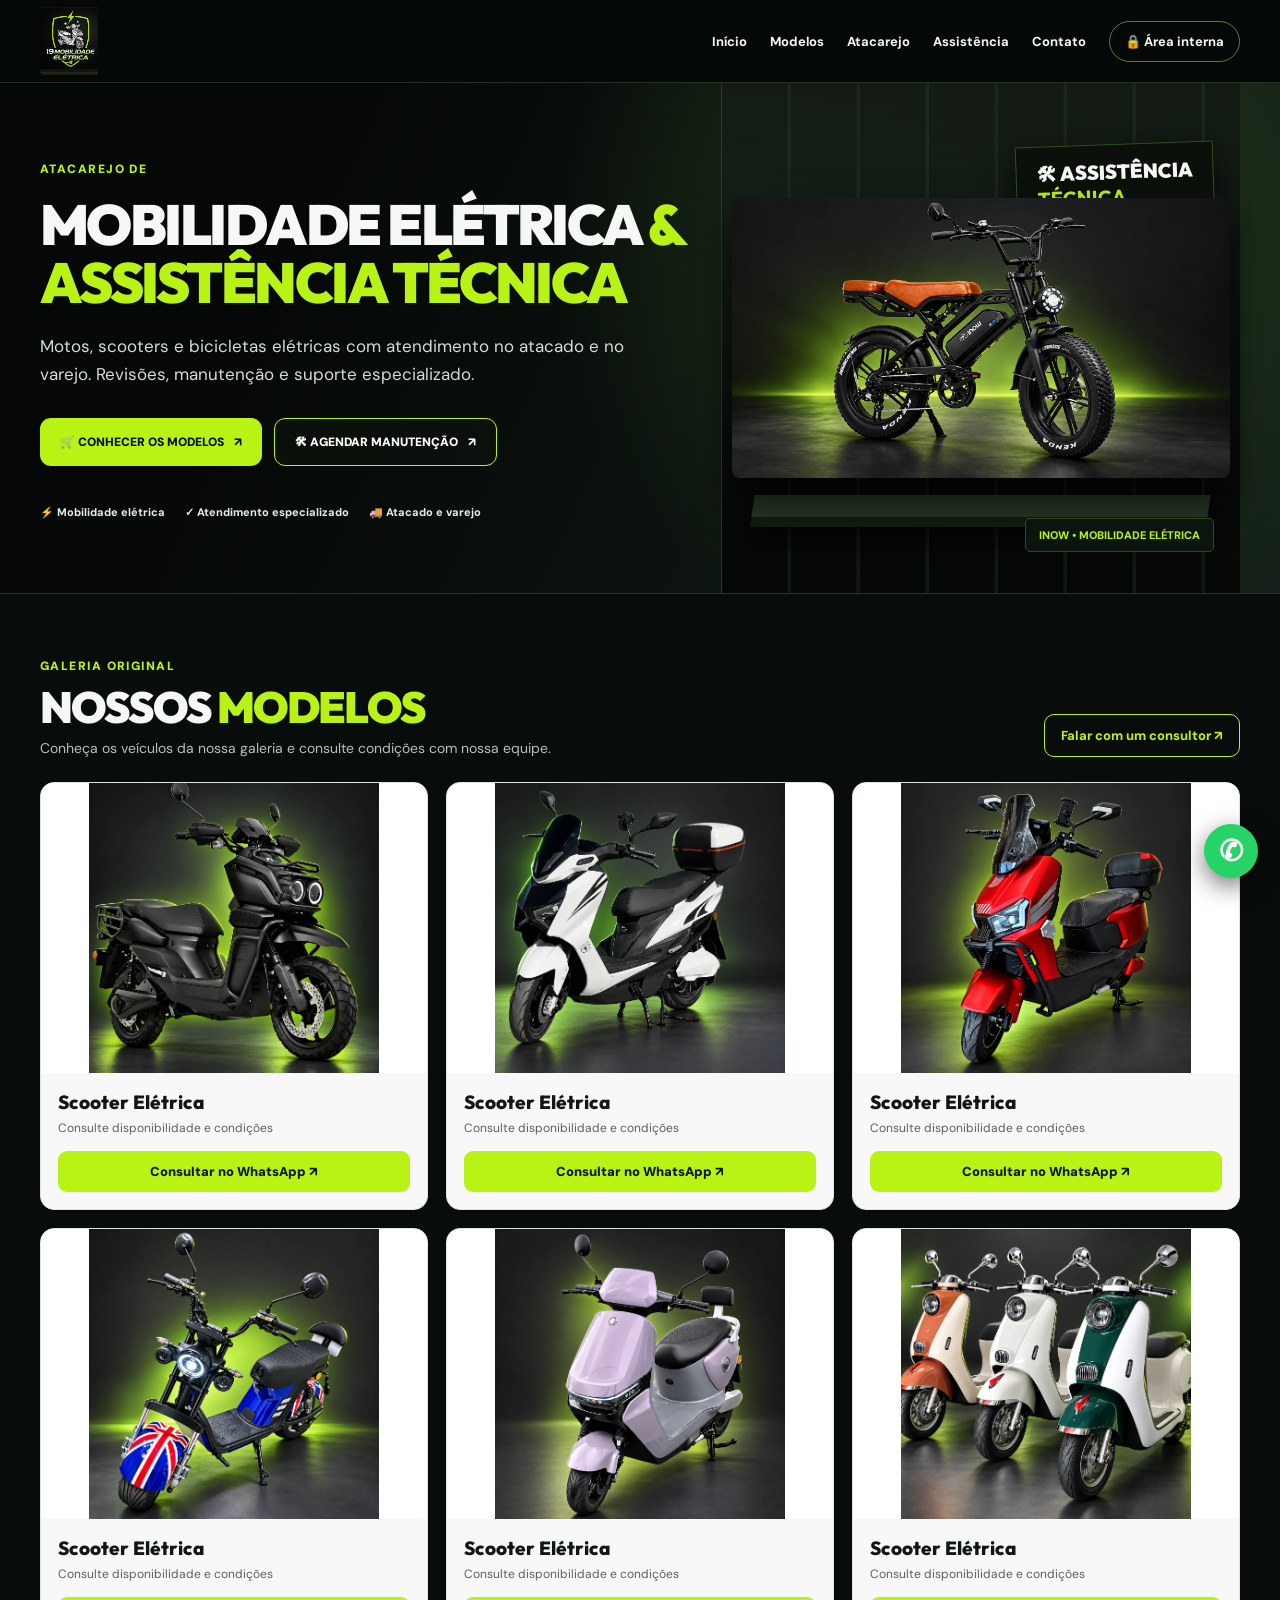
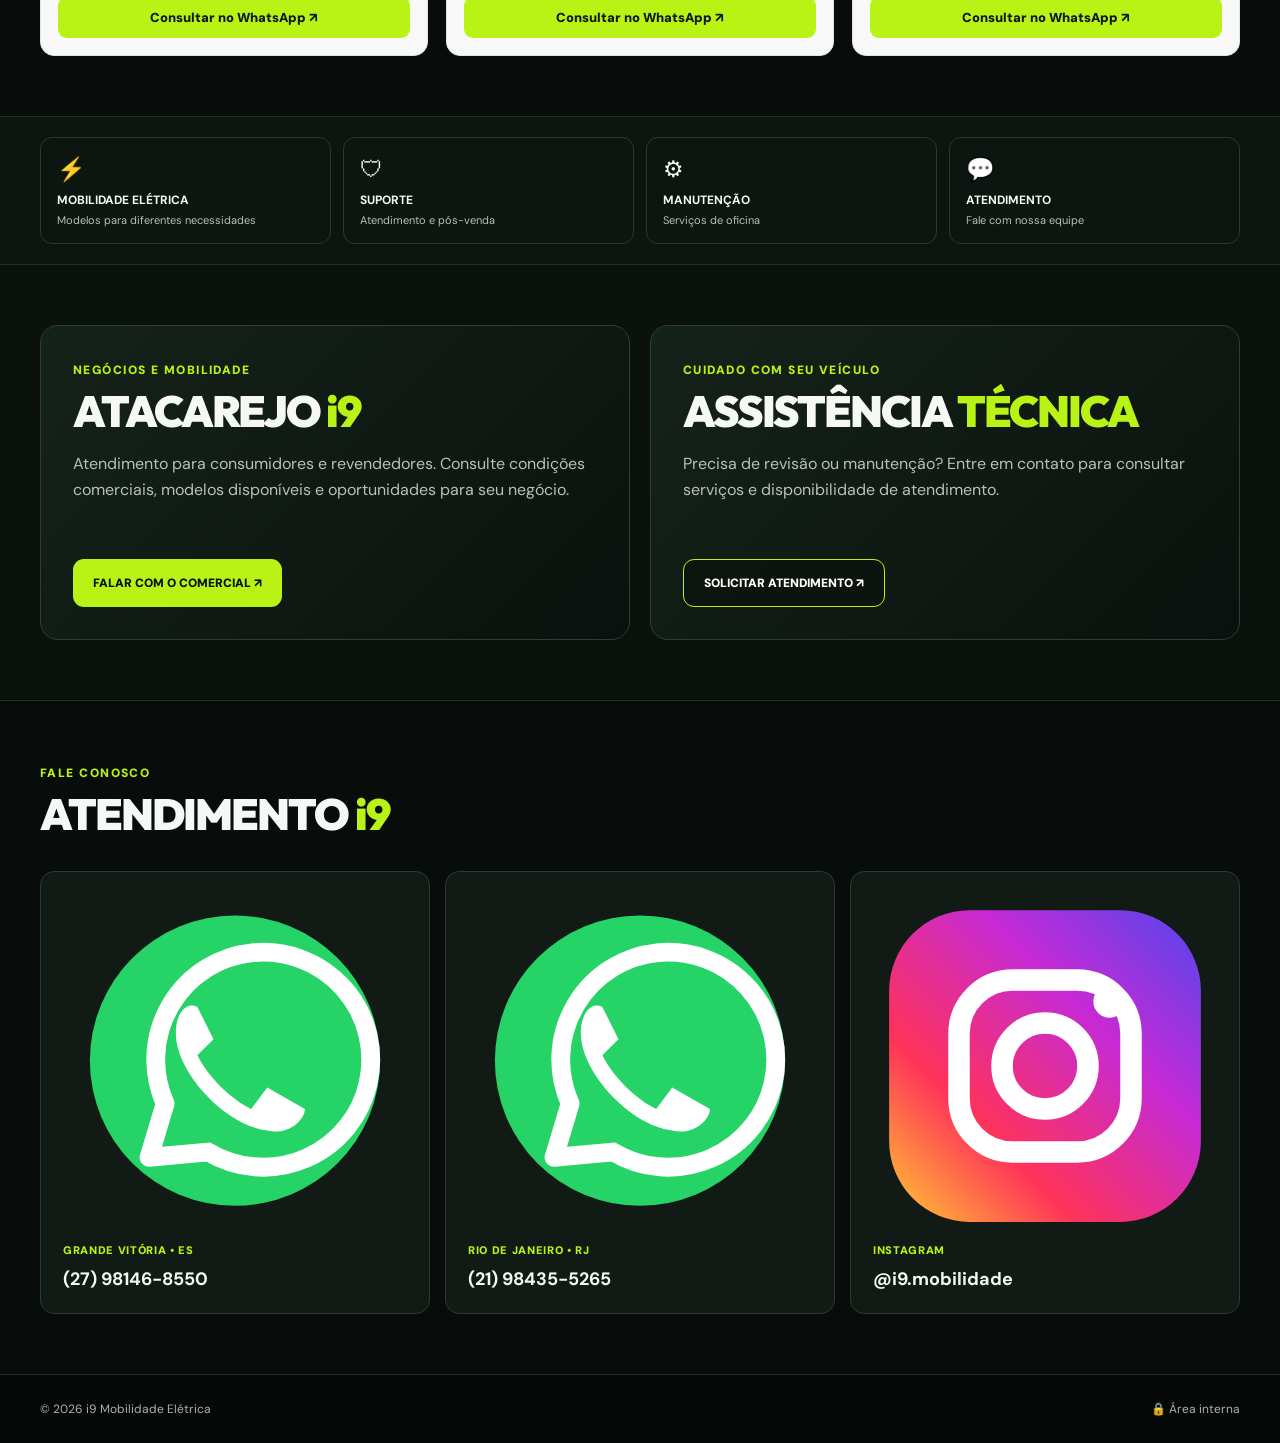
==== commit 4517f78d: "Atualizar cards de atendimento com ícones vetoriais clicáveis de WhatsApp e Instagram" ====
--- a/index.html
+++ b/index.html
@@ -12,5 +12,5 @@
 </div></div></section>
 <section class="benefits" aria-label="Diferenciais"><div class="container benefits-grid"><div>⚡ <strong>MOBILIDADE ELÉTRICA</strong><small>Modelos para diferentes necessidades</small></div><div>🛡 <strong>SUPORTE</strong><small>Atendimento e pós-venda</small></div><div>⚙ <strong>MANUTENÇÃO</strong><small>Serviços de oficina</small></div><div>💬 <strong>ATENDIMENTO</strong><small>Fale com nossa equipe</small></div></div></section>
 <section class="services section" id="atacarejo"><div class="container services-grid"><div><span class="eyebrow">NEGÓCIOS E MOBILIDADE</span><h2>ATACAREJO <span>i9</span></h2><p>Atendimento para consumidores e revendedores. Consulte condições comerciais, modelos disponíveis e oportunidades para seu negócio.</p><a class="btn primary" href="https://wa.me/5527981468550?text=Ol%C3%A1%21%20Quero%20saber%20sobre%20as%20condi%C3%A7%C3%B5es%20de%20atacarejo%20i9." target="_blank" rel="noopener noreferrer">FALAR COM O COMERCIAL ↗</a></div><div id="assistencia"><span class="eyebrow">CUIDADO COM SEU VEÍCULO</span><h2>ASSISTÊNCIA <span>TÉCNICA</span></h2><p>Precisa de revisão ou manutenção? Entre em contato para consultar serviços e disponibilidade de atendimento.</p><a class="btn outline" href="https://wa.me/5527981468550?text=Ol%C3%A1%21%20Preciso%20de%20atendimento%20na%20assist%C3%AAncia%20t%C3%A9cnica%20i9." target="_blank" rel="noopener noreferrer">SOLICITAR ATENDIMENTO ↗</a></div></div></section>
-<section class="contact section" id="contato"><div class="container"><div class="section-heading"><div><span class="eyebrow">FALE CONOSCO</span><h2>ATENDIMENTO <span>i9</span></h2></div></div><div class="contacts"><a href="https://wa.me/5527981468550" target="_blank" rel="noopener noreferrer"><small>GRANDE VITÓRIA • ES</small><strong>☎ (27) 98146-8550</strong></a><a href="https://wa.me/5521984355265" target="_blank" rel="noopener noreferrer"><small>RIO DE JANEIRO • RJ</small><strong>☎ (21) 98435-5265</strong></a><a href="https://www.instagram.com/i9.mobilidade/" target="_blank" rel="noopener noreferrer"><small>INSTAGRAM</small><strong>@i9.mobilidade ↗</strong></a></div></div></section></main>
+<section class="contact section" id="contato"><div class="container"><div class="section-heading"><div><span class="eyebrow">FALE CONOSCO</span><h2>ATENDIMENTO <span>i9</span></h2></div></div><div class="contacts"><a href="https://wa.me/5527981468550" target="_blank" rel="noopener noreferrer" aria-label="Conversar com a i9 Grande Vitória pelo WhatsApp"><svg class="contact-icon whatsapp-icon" viewBox="0 0 64 64" role="img" aria-label="WhatsApp" xmlns="http://www.w3.org/2000/svg"><circle cx="32" cy="31" r="27" fill="#25D366"/><path d="M16 49l3-10a20 20 0 1 1 8 9z" fill="none" stroke="#fff" stroke-width="3.5" stroke-linejoin="round"/><path d="M25 21c-2-1-4 1-4 5 0 7 9 17 17 18 4 1 7-2 7-4l-7-4-3 4c-4-2-8-6-10-10l3-3z" fill="#fff"/></svg><span class="contact-info"><small>GRANDE VITÓRIA • ES</small><strong>(27) 98146-8550</strong></span></a><a href="https://wa.me/5521984355265" target="_blank" rel="noopener noreferrer" aria-label="Conversar com a i9 Rio de Janeiro pelo WhatsApp"><svg class="contact-icon whatsapp-icon" viewBox="0 0 64 64" role="img" aria-label="WhatsApp" xmlns="http://www.w3.org/2000/svg"><circle cx="32" cy="31" r="27" fill="#25D366"/><path d="M16 49l3-10a20 20 0 1 1 8 9z" fill="none" stroke="#fff" stroke-width="3.5" stroke-linejoin="round"/><path d="M25 21c-2-1-4 1-4 5 0 7 9 17 17 18 4 1 7-2 7-4l-7-4-3 4c-4-2-8-6-10-10l3-3z" fill="#fff"/></svg><span class="contact-info"><small>RIO DE JANEIRO • RJ</small><strong>(21) 98435-5265</strong></span></a><a href="https://www.instagram.com/i9.mobilidade/" target="_blank" rel="noopener noreferrer" aria-label="Abrir Instagram i9 Mobilidade"><svg class="contact-icon instagram-icon" viewBox="0 0 64 64" role="img" aria-label="Instagram" xmlns="http://www.w3.org/2000/svg"><defs><linearGradient id="ig-gradient" x1="0" y1="1" x2="1" y2="0"><stop stop-color="#ffcc31"/><stop offset=".3" stop-color="#ff3259"/><stop offset=".65" stop-color="#c62ad4"/><stop offset="1" stop-color="#5145ef"/></linearGradient></defs><rect x="3" y="3" width="58" height="58" rx="15" fill="url(#ig-gradient)"/><rect x="16" y="16" width="32" height="32" rx="10" fill="none" stroke="#fff" stroke-width="4"/><circle cx="32" cy="32" r="8" fill="none" stroke="#fff" stroke-width="4"/><circle cx="44" cy="20" r="3" fill="#fff"/></svg><span class="contact-info"><small>INSTAGRAM</small><strong>@i9.mobilidade</strong></span></a></div></div></section></main>
 <footer><div class="container footer-inner"><span>© 2026 i9 Mobilidade Elétrica</span><a href="/interno/">🔒 Área interna</a></div></footer><a class="whatsapp-float" href="https://wa.me/5527981468550" target="_blank" rel="noopener noreferrer" aria-label="Fale com a i9 pelo WhatsApp">✆</a><script>const b=document.querySelector('.menu-toggle'),n=document.querySelector('.nav');b.addEventListener('click',()=>{const open=n.classList.toggle('open');b.setAttribute('aria-expanded',String(open))});n.querySelectorAll('a').forEach(a=>a.addEventListener('click',()=>{n.classList.remove('open');b.setAttribute('aria-expanded','false')}));</script></body></html>
